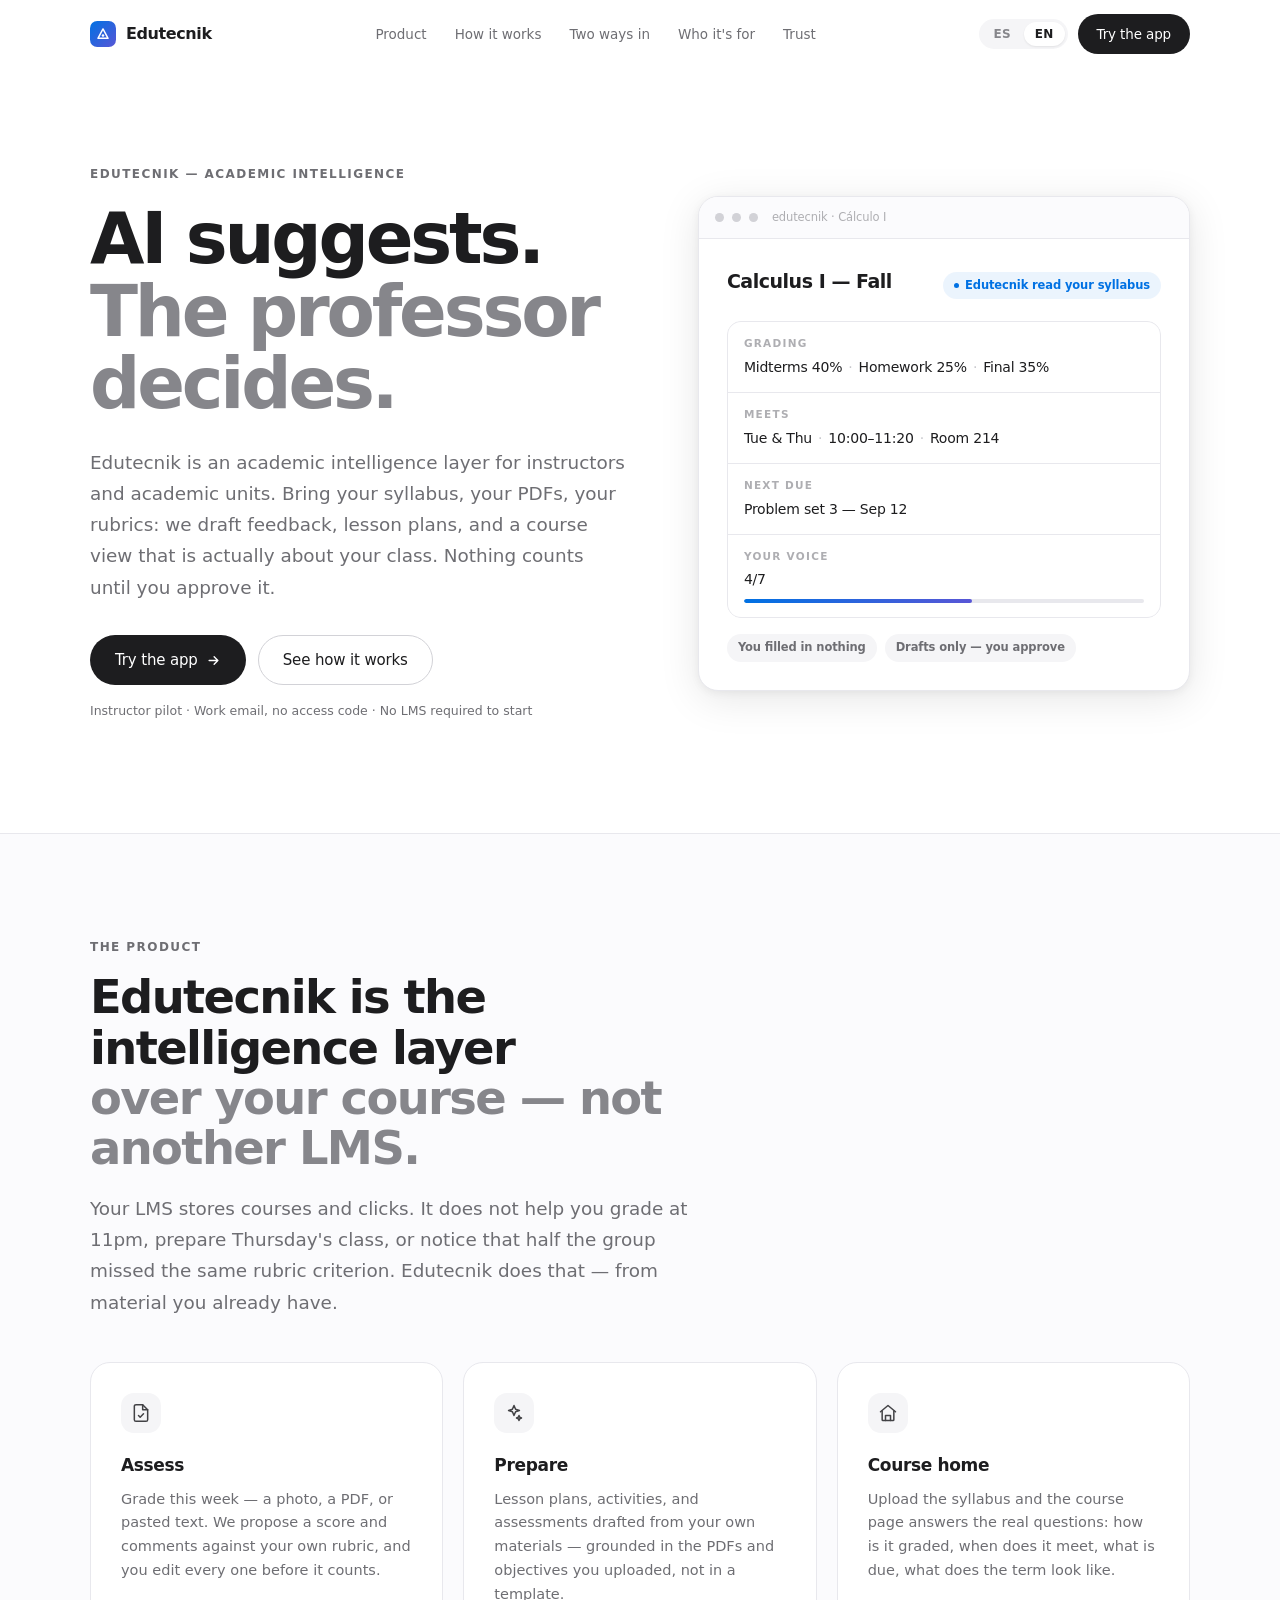
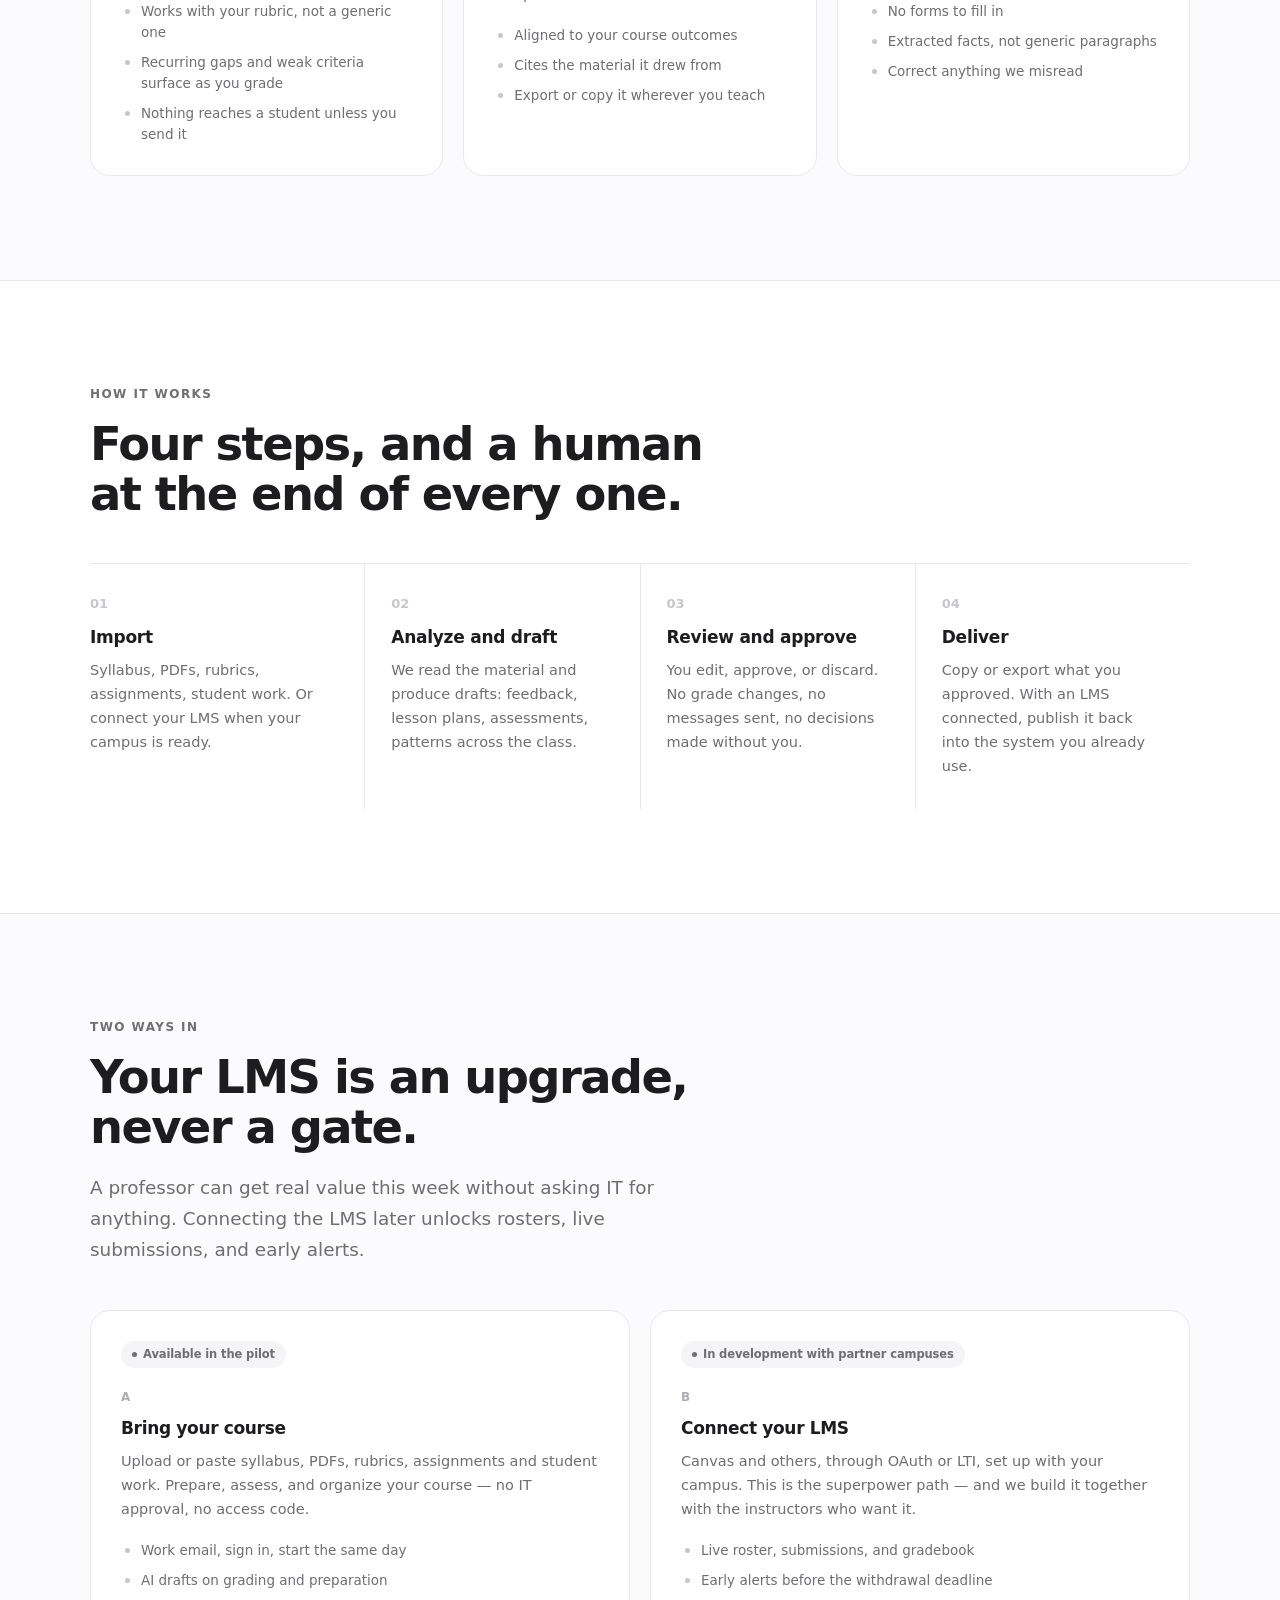
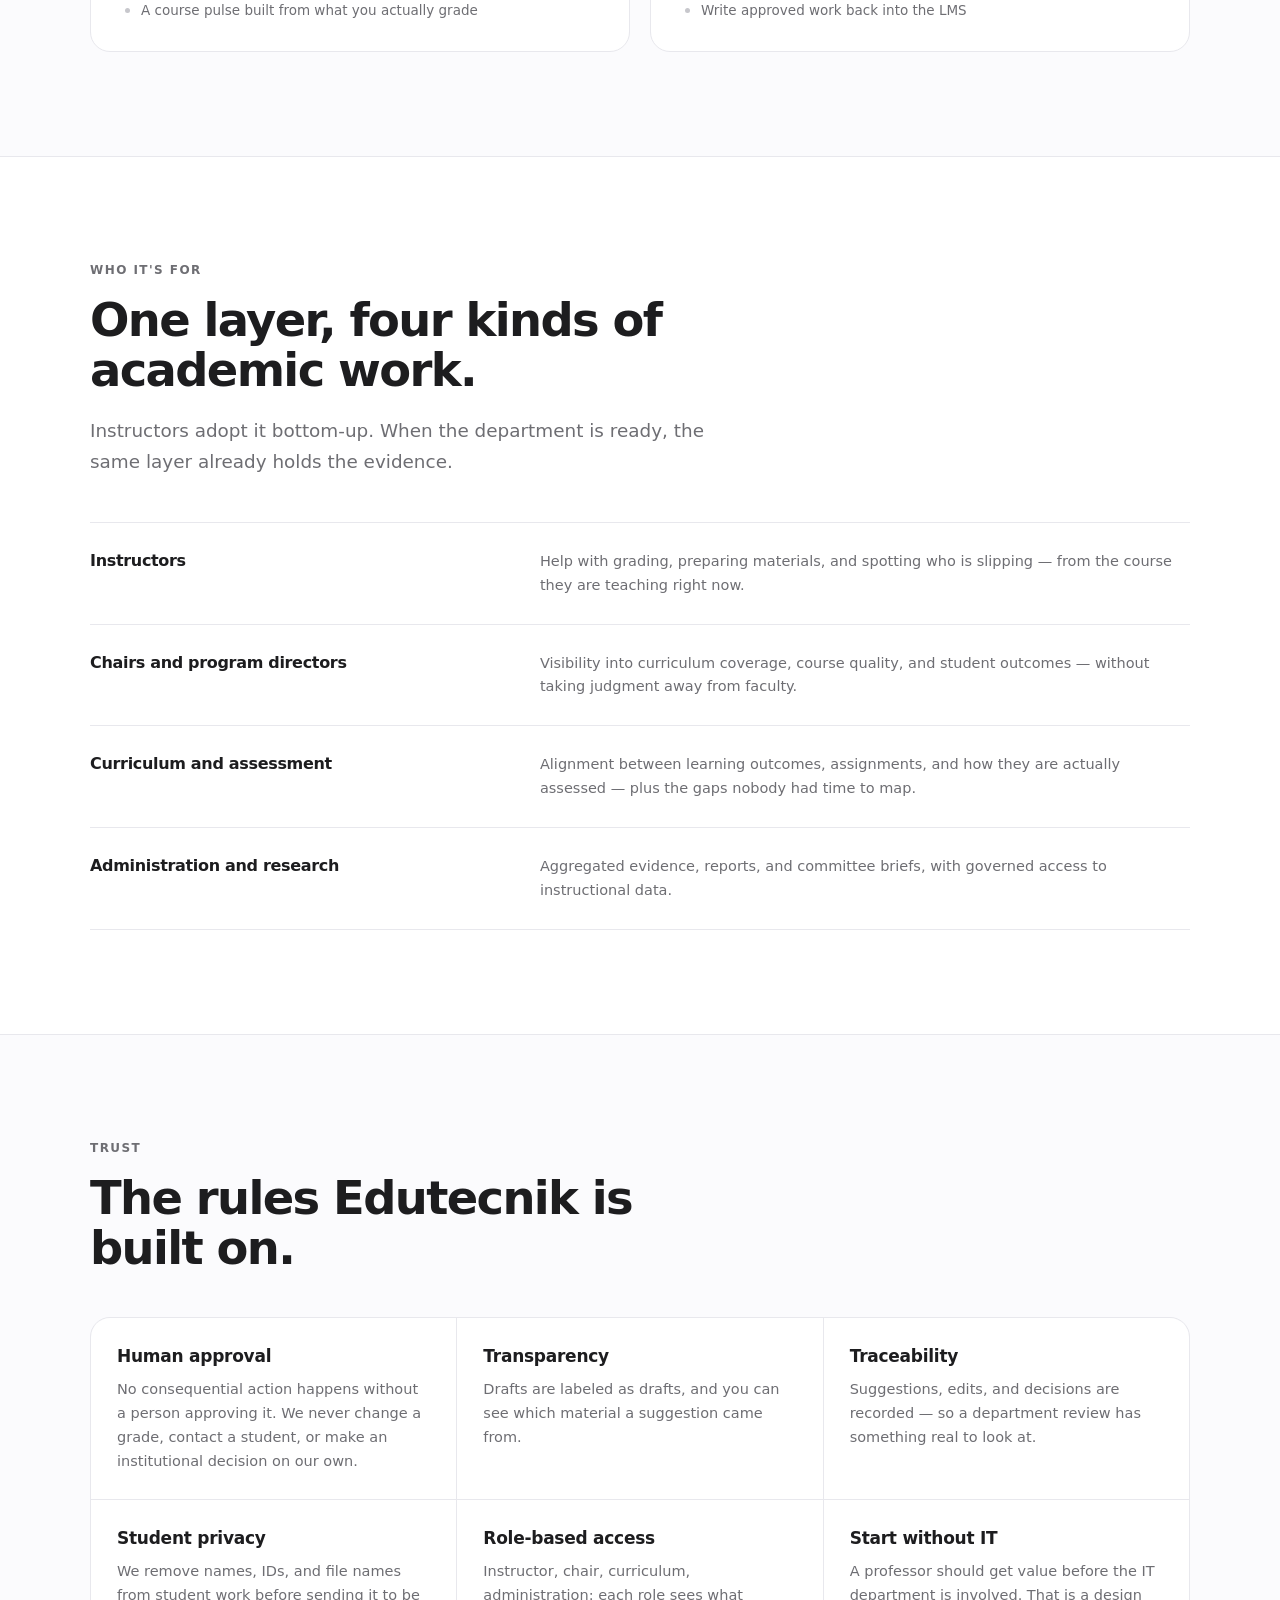
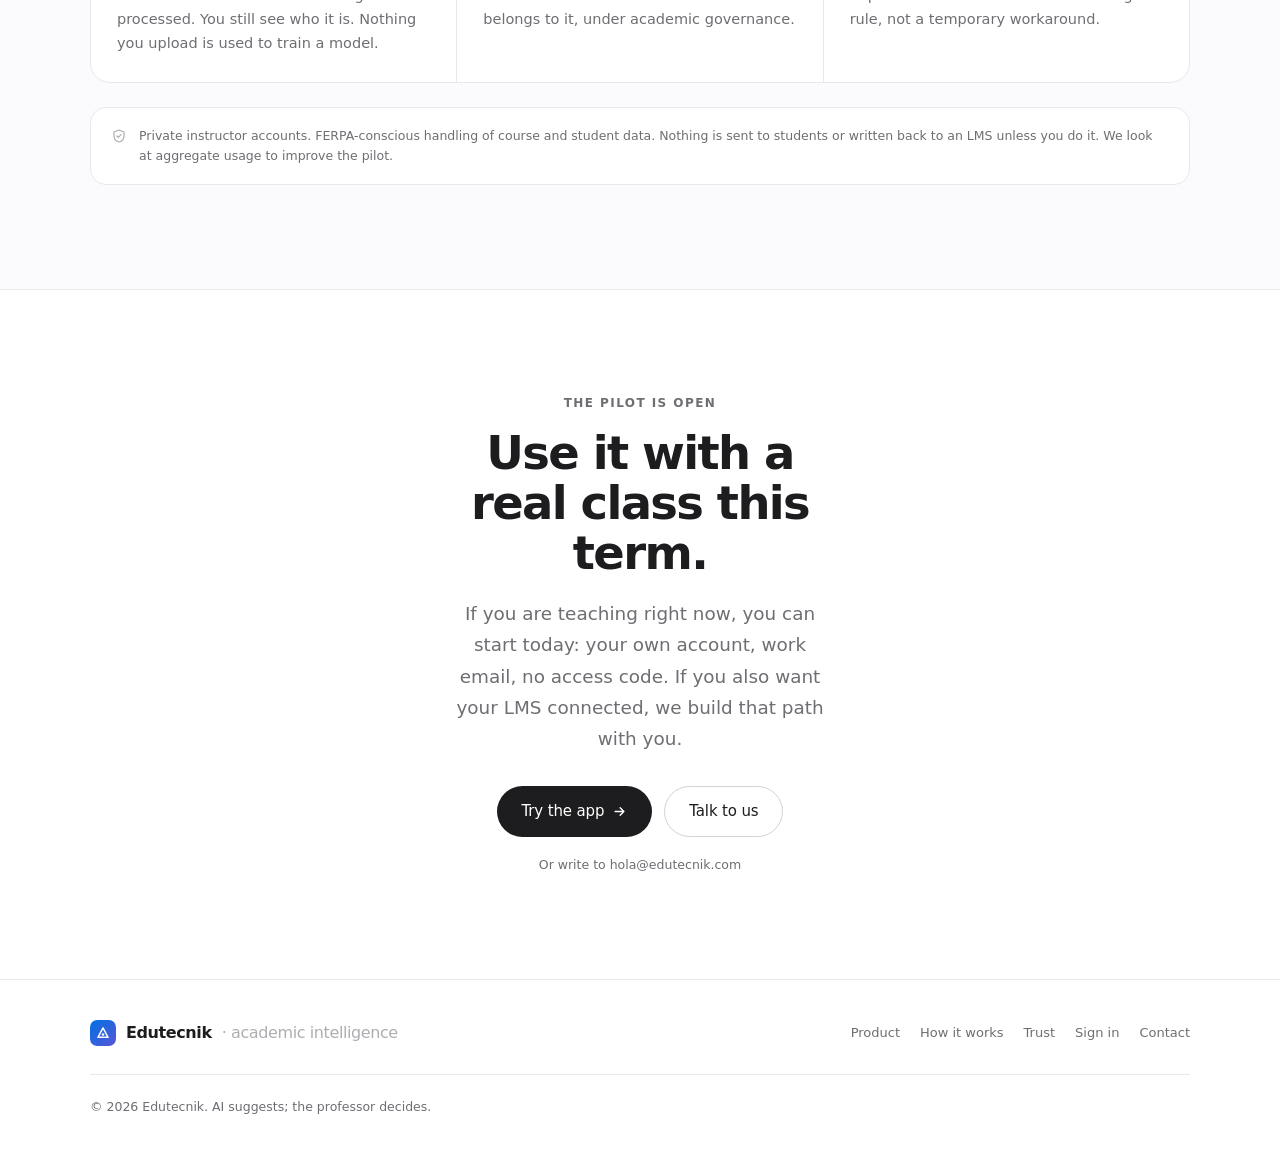
==== index.html @ ca4333ad "Sitio público de Edutecnik — bilingual landing with Atlas product overview - Bilingual ES/EN with to" ====
<!doctype html>
<html lang="es">
  <head>
    <meta charset="utf-8" />
    <meta name="viewport" content="width=device-width, initial-scale=1, viewport-fit=cover" />
    <title>Edutecnik — Inteligencia académica para profesores</title>
    <meta
      name="description"
      content="Edutecnik es una capa de inteligencia académica para profesores y unidades académicas. Sube tu programa y tus materiales; nosotros redactamos, tú apruebas."
      data-en="Edutecnik is an academic intelligence layer for instructors and academic units. Upload your syllabus and materials; we draft, you approve."
    />
    <meta name="theme-color" content="#ffffff" />
    <meta name="color-scheme" content="light" />
    <link rel="canonical" href="https://edutecnik.com/" />
    <link rel="icon" type="image/svg+xml" href="/favicon.svg" />
    <link rel="apple-touch-icon" href="/apple-touch-icon.png" />

    <meta property="og:type" content="website" />
    <meta property="og:site_name" content="Edutecnik" />
    <meta property="og:url" content="https://edutecnik.com/" />
    <meta
      property="og:title"
      content="Edutecnik — Inteligencia académica para profesores"
      data-en="Edutecnik — Academic intelligence for instructors"
    />
    <meta
      property="og:description"
      content="La IA sugiere. El profesor decide. Edutecnik trabaja desde tu programa y tus materiales — sin necesidad de un LMS para empezar."
      data-en="AI suggests. The professor decides. Edutecnik works from your syllabus and your materials — no LMS required to start."
    />
    <meta property="og:image" content="https://edutecnik.com/og-image.png" />
    <meta name="twitter:card" content="summary_large_image" />

    <script>
      document.documentElement.className += ' js';
    </script>
    <link rel="stylesheet" href="/styles.css" />
  </head>

  <body>
    <a class="skip-link" href="#main" data-en="Skip to content">Saltar al contenido</a>

    <header class="header" id="header">
      <div class="wrap header__inner">
        <a class="brand" href="#top" aria-label="Edutecnik">
          <svg class="brand__mark" viewBox="0 0 36 36" aria-hidden="true">
            <defs>
              <linearGradient id="brandGrad" x1="0%" y1="0%" x2="100%" y2="100%">
                <stop offset="0%" stop-color="#0071E3" />
                <stop offset="100%" stop-color="#5856D6" />
              </linearGradient>
            </defs>
            <rect width="36" height="36" rx="10" fill="url(#brandGrad)" />
            <path
              d="M11 24 L18 11 L25 24 Z"
              fill="none"
              stroke="#fff"
              stroke-width="2"
              stroke-linejoin="round"
              stroke-linecap="round"
            />
            <circle cx="18" cy="20" r="1.75" fill="#fff" />
          </svg>
          <span>Edutecnik</span>
        </a>

        <nav class="nav" aria-label="Principal">
          <a href="#producto" data-en="Product">Producto</a>
          <a href="#como-funciona" data-en="How it works">Cómo funciona</a>
          <a href="#entrar" data-en="Two ways in">Cómo empezar</a>
          <a href="#para-quien" data-en="Who it's for">Para quién</a>
          <a href="#confianza" data-en="Trust">Confianza</a>
        </nav>

        <div class="header__actions">
          <div class="lang" role="group" aria-label="Idioma / Language">
            <button type="button" data-lang="es" aria-pressed="true">ES</button>
            <button type="button" data-lang="en" aria-pressed="false">EN</button>
          </div>
          <a
            class="btn btn--primary btn--sm"
            href="https://edutecnik.vercel.app"
            data-en="Try the app"
            >Probar la app</a
          >
        </div>
      </div>
    </header>

    <main id="main">
      <!-- HERO -->
      <section class="hero" id="top">
        <div class="wrap hero__grid">
          <div>
            <p class="eyebrow" data-en="Edutecnik — academic intelligence">
              Edutecnik — inteligencia académica
            </p>

            <h1
              class="display hero__title"
              data-en-html="AI suggests.<br /><span class=&quot;muted&quot;>The professor decides.</span>"
            >
              La IA sugiere.<br /><span class="muted">El profesor decide.</span>
            </h1>

            <p
              class="lead hero__lead"
              data-en="Edutecnik is an academic intelligence layer for instructors and academic units. Bring your syllabus, your PDFs, your rubrics: we draft feedback, lesson plans, and a course view that is actually about your class. Nothing counts until you approve it."
            >
              Edutecnik es una capa de inteligencia académica para profesores y unidades
              académicas. Trae tu programa, tus PDFs, tus rúbricas: redactamos
              retroalimentación, planes de clase y una vista real de tu curso. Nada cuenta hasta que
              tú lo apruebas.
            </p>

            <div class="cta-row hero__ctas">
              <a class="btn btn--primary" href="https://edutecnik.vercel.app" data-en="Try the app"
                >Probar la app
                <svg
                  class="arrow"
                  width="15"
                  height="15"
                  viewBox="0 0 24 24"
                  fill="none"
                  stroke="currentColor"
                  stroke-width="2.2"
                  stroke-linecap="round"
                  stroke-linejoin="round"
                  aria-hidden="true"
                >
                  <path d="M5 12h14M13 6l6 6-6 6" />
                </svg>
              </a>
              <a class="btn btn--secondary" href="#como-funciona" data-en="See how it works"
                >Ver cómo funciona</a
              >
            </div>

            <p
              class="fine hero__fine"
              data-en="Instructor pilot · Work email, no access code · No LMS required to start"
            >
              Piloto para profesores · Correo institucional, sin código de acceso · No requiere LMS
              para empezar
            </p>
          </div>

          <!-- Vistazo al producto -->
          <div class="glimpse" aria-hidden="true">
            <div class="glimpse__bar">
              <span class="glimpse__dot"></span>
              <span class="glimpse__dot"></span>
              <span class="glimpse__dot"></span>
              <span class="glimpse__url">edutecnik · Cálculo I</span>
            </div>
            <div class="glimpse__body">
              <div class="glimpse__head">
                <p class="glimpse__course" data-en="Calculus I — Fall">Cálculo I — Otoño</p>
                <span class="pill pill--accent" data-en="Edutecnik read your syllabus"
                  ><span class="pill__dot"></span>Edutecnik leyó tu programa</span
                >
              </div>

              <div class="glimpse__rows">
                <div class="grow">
                  <p class="grow__label" data-en="Grading">Evaluación</p>
                  <p class="grow__value" data-en-html="Midterms 40%<span class=&quot;sep&quot;>·</span>Homework 25%<span class=&quot;sep&quot;>·</span>Final 35%">
                    Parciales 40%<span class="sep">·</span>Tareas 25%<span class="sep">·</span>Final
                    35%
                  </p>
                </div>
                <div class="grow">
                  <p class="grow__label" data-en="Meets">Sesiones</p>
                  <p class="grow__value" data-en-html="Tue &amp; Thu<span class=&quot;sep&quot;>·</span>10:00–11:20<span class=&quot;sep&quot;>·</span>Room 214">
                    Martes y jueves<span class="sep">·</span>10:00–11:20<span class="sep">·</span>Aula
                    214
                  </p>
                </div>
                <div class="grow">
                  <p class="grow__label" data-en="Next due">Próxima entrega</p>
                  <p class="grow__value" data-en="Problem set 3 — Sep 12">Tarea 3 — 12 de sep</p>
                </div>
                <div class="grow">
                  <p class="grow__label" data-en="Your voice">Tu voz</p>
                  <p class="grow__value">4/7</p>
                  <div class="meter"><span class="meter__fill"></span></div>
                </div>
              </div>

              <div class="glimpse__foot">
                <span class="pill" data-en="You filled in nothing">Tú no llenaste nada</span>
                <span class="pill" data-en="Drafts only — you approve">Solo borradores — tú apruebas</span>
              </div>
            </div>
          </div>
        </div>
      </section>

      <!-- PRODUCTO -->
      <section class="section section--muted" id="producto">
        <div class="wrap">
          <div class="section__head reveal">
            <p class="eyebrow" data-en="The product">El producto</p>
            <h2 class="h2" data-en-html="Edutecnik is the intelligence layer<br /><span class=&quot;muted&quot;>over your course — not another LMS.</span>">
              Edutecnik es la capa de inteligencia<br /><span class="muted"
                >sobre tu curso — no otro LMS.</span
              >
            </h2>
            <p
              class="lead"
              data-en="Your LMS stores courses and clicks. It does not help you grade at 11pm, prepare Thursday's class, or notice that half the group missed the same rubric criterion. Edutecnik does that — from material you already have."
            >
              Tu LMS guarda cursos y clics. No te ayuda a calificar a las once de la noche, ni a
              preparar la clase del jueves, ni a notar que medio grupo falló el mismo criterio de la
              rúbrica. Edutecnik sí — a partir del material que ya tienes.
            </p>
          </div>

          <div class="grid grid--3">
            <article class="card reveal">
              <span class="card__icon">
                <svg width="20" height="20" viewBox="0 0 24 24" fill="none" stroke="currentColor" stroke-width="1.8" stroke-linecap="round" stroke-linejoin="round" aria-hidden="true">
                  <path d="M14 2H6a2 2 0 0 0-2 2v16a2 2 0 0 0 2 2h12a2 2 0 0 0 2-2V8z" />
                  <path d="M14 2v6h6" />
                  <path d="M9 15l2 2 4-4" />
                </svg>
              </span>
              <h3 class="h3" data-en="Assess">Evaluar</h3>
              <p
                class="body"
                data-en="Grade this week — a photo, a PDF, or pasted text. We propose a score and comments against your own rubric, and you edit every one before it counts."
              >
                Califica esta misma semana — una foto, un PDF o texto pegado. Proponemos puntaje y
                comentarios contra tu propia rúbrica, y tú editas cada uno antes de que cuente.
              </p>
              <ul class="card__list">
                <li data-en="Works with your rubric, not a generic one">Usa tu rúbrica, no una genérica</li>
                <li data-en="Recurring gaps and weak criteria surface as you grade">Mientras calificas aparecen los vacíos recurrentes</li>
                <li data-en="Nothing reaches a student unless you send it">Nada llega al estudiante si tú no lo envías</li>
              </ul>
            </article>

            <article class="card reveal">
              <span class="card__icon">
                <svg width="20" height="20" viewBox="0 0 24 24" fill="none" stroke="currentColor" stroke-width="1.8" stroke-linecap="round" stroke-linejoin="round" aria-hidden="true">
                  <path d="M12 3l1.9 4.6L18.5 9l-4.6 1.4L12 15l-1.9-4.6L5.5 9l4.6-1.4z" />
                  <path d="M18 15l.9 2.1L21 18l-2.1.9L18 21l-.9-2.1L15 18l2.1-.9z" />
                </svg>
              </span>
              <h3 class="h3" data-en="Prepare">Preparar</h3>
              <p
                class="body"
                data-en="Lesson plans, activities, and assessments drafted from your own materials — grounded in the PDFs and objectives you uploaded, not in a template."
              >
                Planes de clase, actividades y evaluaciones redactados a partir de tus propios
                materiales — anclados en los PDFs y objetivos que subiste, no en una plantilla.
              </p>
              <ul class="card__list">
                <li data-en="Aligned to your course outcomes">Alineado a los objetivos de tu curso</li>
                <li data-en="Cites the material it drew from">Muestra de qué material salió</li>
                <li data-en="Export or copy it wherever you teach">Expórtalo a donde ya das clase</li>
              </ul>
            </article>

            <article class="card reveal">
              <span class="card__icon">
                <svg width="20" height="20" viewBox="0 0 24 24" fill="none" stroke="currentColor" stroke-width="1.8" stroke-linecap="round" stroke-linejoin="round" aria-hidden="true">
                  <path d="M3 10.5L12 3l9 7.5" />
                  <path d="M5 9.5V20a1 1 0 0 0 1 1h12a1 1 0 0 0 1-1V9.5" />
                  <path d="M9 21v-6h6v6" />
                </svg>
              </span>
              <h3 class="h3" data-en="Course home">Inicio del curso</h3>
              <p
                class="body"
                data-en="Upload the syllabus and the course page answers the real questions: how is it graded, when does it meet, what is due, what does the term look like."
              >
                Sube el programa y la página del curso responde lo que de verdad importa: cómo se
                califica, cuándo se reúne, qué se entrega y cómo se ve el semestre completo.
              </p>
              <ul class="card__list">
                <li data-en="No forms to fill in">Sin formularios que llenar</li>
                <li data-en="Extracted facts, not generic paragraphs">Datos extraídos, no párrafos genéricos</li>
                <li data-en="Correct anything we misread">Corriges cualquier cosa que hayamos leído mal</li>
              </ul>
            </article>
          </div>
        </div>
      </section>

      <!-- CÓMO FUNCIONA -->
      <section class="section" id="como-funciona">
        <div class="wrap">
          <div class="section__head reveal">
            <p class="eyebrow" data-en="How it works">Cómo funciona</p>
            <h2 class="h2" data-en="Four steps, and a human at the end of every one.">
              Cuatro pasos, y una persona al final de cada uno.
            </h2>
          </div>

          <ol class="steps">
            <li class="step reveal">
              <p class="step__n">01</p>
              <h3 class="h3" data-en="Import">Importar</h3>
              <p
                class="body"
                data-en="Syllabus, PDFs, rubrics, assignments, student work. Or connect your LMS when your campus is ready."
              >
                Programa, PDFs, rúbricas, tareas, trabajos de estudiantes. O conecta tu LMS cuando tu
                campus esté listo.
              </p>
            </li>
            <li class="step reveal">
              <p class="step__n">02</p>
              <h3 class="h3" data-en="Analyze and draft">Analizar y redactar</h3>
              <p
                class="body"
                data-en="We read the material and produce drafts: feedback, lesson plans, assessments, patterns across the class."
              >
                Leemos el material y producimos borradores: retroalimentación, planes de clase,
                evaluaciones y patrones del grupo.
              </p>
            </li>
            <li class="step reveal">
              <p class="step__n">03</p>
              <h3 class="h3" data-en="Review and approve">Revisar y aprobar</h3>
              <p
                class="body"
                data-en="You edit, approve, or discard. No grade changes, no messages sent, no decisions made without you."
              >
                Editas, apruebas o descartas. Ninguna calificación cambia, ningún mensaje sale,
                ninguna decisión ocurre sin ti.
              </p>
            </li>
            <li class="step reveal">
              <p class="step__n">04</p>
              <h3 class="h3" data-en="Deliver">Entregar</h3>
              <p
                class="body"
                data-en="Copy or export what you approved. With an LMS connected, publish it back into the system you already use."
              >
                Copia o exporta lo que aprobaste. Con un LMS conectado, se publica de vuelta en el
                sistema que ya usas.
              </p>
            </li>
          </ol>
        </div>
      </section>

      <!-- DOS PUERTAS -->
      <section class="section section--muted" id="entrar">
        <div class="wrap">
          <div class="section__head reveal">
            <p class="eyebrow" data-en="Two ways in">Dos formas de empezar</p>
            <h2 class="h2" data-en="Your LMS is an upgrade, never a gate.">
              El LMS es una mejora, nunca un requisito.
            </h2>
            <p
              class="lead"
              data-en="A professor can get real value this week without asking IT for anything. Connecting the LMS later unlocks rosters, live submissions, and early alerts."
            >
              Un profesor puede obtener valor real esta semana sin pedirle nada a sistemas. Conectar
              el LMS después desbloquea listas, entregas en vivo y alertas tempranas.
            </p>
          </div>

          <div class="grid grid--2">
            <article class="card card--door reveal">
              <span class="pill card__badge" data-en="Available in the pilot"
                ><span class="pill__dot"></span>Disponible en el piloto</span
              >
              <p class="card__doorlabel">A</p>
              <h3 class="h3" data-en="Bring your course">Trae tu curso</h3>
              <p
                class="body"
                data-en="Upload or paste syllabus, PDFs, rubrics, assignments and student work. Prepare, assess, and organize your course — no IT approval, no access code."
              >
                Sube o pega el programa, PDFs, rúbricas, tareas y trabajos. Prepara, evalúa y
                organiza tu curso — sin aprobación de sistemas y sin código de acceso.
              </p>
              <ul class="card__list">
                <li data-en="Work email, sign in, start the same day">Correo institucional, entras y empiezas el mismo día</li>
                <li data-en="AI drafts on grading and preparation">Borradores de IA para calificar y preparar</li>
                <li data-en="A course pulse built from what you actually grade">Un pulso del curso hecho con lo que de verdad calificas</li>
              </ul>
            </article>

            <article class="card card--door reveal">
              <span class="pill card__badge" data-en="In development with partner campuses"
                ><span class="pill__dot"></span>En desarrollo con campus aliados</span
              >
              <p class="card__doorlabel">B</p>
              <h3 class="h3" data-en="Connect your LMS">Conecta tu LMS</h3>
              <p
                class="body"
                data-en="Canvas and others, through OAuth or LTI, set up with your campus. This is the superpower path — and we build it together with the instructors who want it."
              >
                Canvas y otros, vía OAuth o LTI, configurado con tu campus. Es el camino que
                multiplica todo — y lo construimos junto con los profesores que lo quieren.
              </p>
              <ul class="card__list">
                <li data-en="Live roster, submissions, and gradebook">Lista, entregas y libro de calificaciones en vivo</li>
                <li data-en="Early alerts before the withdrawal deadline">Alertas tempranas antes de la fecha de baja</li>
                <li data-en="Write approved work back into the LMS">Publicar de vuelta lo aprobado en el LMS</li>
              </ul>
            </article>
          </div>
        </div>
      </section>

      <!-- PARA QUIÉN -->
      <section class="section" id="para-quien">
        <div class="wrap">
          <div class="section__head reveal">
            <p class="eyebrow" data-en="Who it's for">Para quién</p>
            <h2 class="h2" data-en="One layer, four kinds of academic work.">
              Una sola capa, cuatro tipos de trabajo académico.
            </h2>
            <p
              class="lead"
              data-en="Instructors adopt it bottom-up. When the department is ready, the same layer already holds the evidence."
            >
              Los profesores lo adoptan desde abajo. Cuando el departamento está listo, esa misma
              capa ya tiene la evidencia.
            </p>
          </div>

          <ul class="roles">
            <li class="role reveal">
              <p class="role__name" data-en="Instructors">Profesores</p>
              <p
                class="body"
                data-en="Help with grading, preparing materials, and spotting who is slipping — from the course they are teaching right now."
              >
                Ayuda para calificar, preparar materiales y detectar quién se está quedando atrás —
                a partir del curso que están dando ahora mismo.
              </p>
            </li>
            <li class="role reveal">
              <p class="role__name" data-en="Chairs and program directors">
                Jefes de departamento y coordinadores
              </p>
              <p
                class="body"
                data-en="Visibility into curriculum coverage, course quality, and student outcomes — without taking judgment away from faculty."
              >
                Visibilidad de la cobertura curricular, la calidad de los cursos y los resultados de
                los estudiantes — sin quitarle el criterio al profesorado.
              </p>
            </li>
            <li class="role reveal">
              <p class="role__name" data-en="Curriculum and assessment">Currículo y evaluación</p>
              <p
                class="body"
                data-en="Alignment between learning outcomes, assignments, and how they are actually assessed — plus the gaps nobody had time to map."
              >
                Alineación entre objetivos de aprendizaje, tareas y cómo se evalúan realmente —
                además de los vacíos que nadie tuvo tiempo de mapear.
              </p>
            </li>
            <li class="role reveal">
              <p class="role__name" data-en="Administration and research">
                Administración e investigación
              </p>
              <p
                class="body"
                data-en="Aggregated evidence, reports, and committee briefs, with governed access to instructional data."
              >
                Evidencia agregada, reportes y documentos para comités, con acceso gobernado a los
                datos de enseñanza.
              </p>
            </li>
          </ul>
        </div>
      </section>

      <!-- CONFIANZA -->
      <section class="section section--muted" id="confianza">
        <div class="wrap">
          <div class="section__head reveal">
            <p class="eyebrow" data-en="Trust">Confianza</p>
            <h2 class="h2" data-en="The rules Edutecnik is built on.">
              Las reglas con las que está construido Edutecnik.
            </h2>
          </div>

          <div class="trust reveal">
            <div class="trust__item">
              <h3 class="h3" data-en="Human approval">Aprobación humana</h3>
              <p
                class="body"
                data-en="No consequential action happens without a person approving it. We never change a grade, contact a student, or make an institutional decision on our own."
              >
                Ninguna acción con consecuencias ocurre sin que una persona la apruebe. No cambiamos
                calificaciones, no contactamos estudiantes ni tomamos decisiones institucionales por
                nuestra cuenta.
              </p>
            </div>
            <div class="trust__item">
              <h3 class="h3" data-en="Transparency">Transparencia</h3>
              <p
                class="body"
                data-en="Drafts are labeled as drafts, and you can see which material a suggestion came from."
              >
                Los borradores se marcan como borradores, y siempre puedes ver de qué material salió
                cada sugerencia.
              </p>
            </div>
            <div class="trust__item">
              <h3 class="h3" data-en="Traceability">Trazabilidad</h3>
              <p
                class="body"
                data-en="Suggestions, edits, and decisions are recorded — so a department review has something real to look at."
              >
                Sugerencias, ediciones y decisiones quedan registradas — para que una revisión
                departamental tenga algo real que mirar.
              </p>
            </div>
            <div class="trust__item">
              <h3 class="h3" data-en="Student privacy">Privacidad estudiantil</h3>
              <p
                class="body"
                data-en="We remove names, IDs, and file names from student work before sending it to be processed. You still see who it is. Nothing you upload is used to train a model."
              >
                Quitamos nombres, identificadores y nombres de archivo del trabajo estudiantil
                antes de enviarlo a procesar. Tú sigues viendo de quién es. Nada de lo que subes se
                usa para entrenar un modelo.
              </p>
            </div>
            <div class="trust__item">
              <h3 class="h3" data-en="Role-based access">Acceso por rol</h3>
              <p
                class="body"
                data-en="Instructor, chair, curriculum, administration: each role sees what belongs to it, under academic governance."
              >
                Profesor, jefatura, currículo, administración: cada rol ve lo que le corresponde,
                bajo gobernanza académica.
              </p>
            </div>
            <div class="trust__item">
              <h3 class="h3" data-en="Start without IT">Empieza sin sistemas</h3>
              <p
                class="body"
                data-en="A professor should get value before the IT department is involved. That is a design rule, not a temporary workaround."
              >
                Un profesor debe obtener valor antes de que se involucre el departamento de sistemas.
                Es una regla de diseño, no un parche temporal.
              </p>
            </div>
          </div>

          <div class="notice reveal">
            <svg width="16" height="16" viewBox="0 0 24 24" fill="none" stroke="currentColor" stroke-width="1.8" stroke-linecap="round" stroke-linejoin="round" aria-hidden="true">
              <path d="M12 3l7.5 3v5.5c0 4.6-3.1 8.4-7.5 9.5-4.4-1.1-7.5-4.9-7.5-9.5V6z" />
              <path d="M9 12l2 2 4-4" />
            </svg>
            <p
              class="fine"
              data-en="Private instructor accounts. FERPA-conscious handling of course and student data. Nothing is sent to students or written back to an LMS unless you do it. We look at aggregate usage to improve the pilot."
            >
              Cuentas privadas de profesor. Manejo de datos de curso y estudiantes con conciencia
              FERPA. Nada se envía a estudiantes ni se escribe de vuelta en un LMS a menos que tú lo
              hagas. Revisamos uso agregado para mejorar el piloto.
            </p>
          </div>
        </div>
      </section>

      <!-- CIERRE -->
      <section class="section" id="contacto">
        <div class="wrap closer reveal">
          <p class="eyebrow" data-en="The pilot is open">El piloto está abierto</p>
          <h2 class="h2" style="margin-top: 16px" data-en="Use it with a real class this term.">
            Úsalo con un curso real este semestre.
          </h2>
          <p
            class="lead"
            data-en="If you are teaching right now, you can start today: your own account, work email, no access code. If you also want your LMS connected, we build that path with you."
          >
            Si estás dando clase ahora mismo, puedes empezar hoy: tu propia cuenta, correo
            institucional, sin código de acceso. Y si además quieres conectar tu LMS, construimos ese
            camino contigo.
          </p>
          <div class="cta-row">
            <a class="btn btn--primary" href="https://edutecnik.vercel.app" data-en="Try the app"
              >Probar la app
              <svg class="arrow" width="15" height="15" viewBox="0 0 24 24" fill="none" stroke="currentColor" stroke-width="2.2" stroke-linecap="round" stroke-linejoin="round" aria-hidden="true">
                <path d="M5 12h14M13 6l6 6-6 6" />
              </svg>
            </a>
            <a
              class="btn btn--secondary"
              href="mailto:hola@edutecnik.com?subject=Edutecnik%20%E2%80%94%20piloto"
              data-en="Talk to us"
              data-en-href="mailto:hola@edutecnik.com?subject=Edutecnik%20%E2%80%94%20pilot"
              >Escríbenos</a
            >
          </div>
          <p class="fine" data-en="Or write to hola@edutecnik.com">
            O escribe a hola@edutecnik.com
          </p>
        </div>
      </section>
    </main>

    <footer class="footer">
      <div class="wrap">
        <div class="footer__inner">
          <a class="brand" href="#top" aria-label="Edutecnik">
            <svg class="brand__mark" viewBox="0 0 36 36" aria-hidden="true">
                <rect width="36" height="36" rx="10" fill="url(#brandGrad)" />
              <path d="M11 24 L18 11 L25 24 Z" fill="none" stroke="#fff" stroke-width="2" stroke-linejoin="round" stroke-linecap="round" />
              <circle cx="18" cy="20" r="1.75" fill="#fff" />
            </svg>
            <span>Edutecnik</span>
            <span class="brand__sub" data-en="· academic intelligence">· inteligencia académica</span>
          </a>
          <nav class="footer__links" aria-label="Pie de página">
            <a href="#producto" data-en="Product">Producto</a>
            <a href="#como-funciona" data-en="How it works">Cómo funciona</a>
            <a href="#confianza" data-en="Trust">Confianza</a>
            <a href="https://edutecnik.vercel.app" data-en="Sign in">Entrar</a>
            <a href="mailto:hola@edutecnik.com" data-en="Contact">Contacto</a>
          </nav>
        </div>
        <div class="footer__legal">
          <p class="fine" data-en="© 2026 Edutecnik. AI suggests; the professor decides.">
            © 2026 Edutecnik. La IA sugiere; el profesor decide.
          </p>
        </div>
      </div>
    </footer>

    <script src="/main.js" defer></script>
  </body>
</html>
---- styles.css ----
/* Edutecnik — sitio público. Tokens alineados con la app (ink scale, pill buttons, hairlines). */

:root {
  color-scheme: light;

  --ink-900: #1d1d1f;
  --ink-700: #424245;
  --ink-600: #6e6e73;
  --ink-500: #86868b;
  --ink-400: #aeaeb2;
  --ink-300: #c7c7cc;
  --ink-200: #d2d2d7;
  --ink-100: #e8e8ed;
  --ink-50: #f5f5f7;

  --surface: #ffffff;
  --surface-muted: #fbfbfd;
  --hairline: rgba(0, 0, 0, 0.08);

  --brand: #0071e3;
  --ai: #5856d6;

  --maxw: 1180px;
  --gutter: 24px;

  --shadow-card: 0 1px 2px rgba(0, 0, 0, 0.04), 0 4px 16px rgba(0, 0, 0, 0.04);
  --shadow-pop: 0 8px 40px rgba(0, 0, 0, 0.1), 0 2px 8px rgba(0, 0, 0, 0.05);

  --ease: cubic-bezier(0.16, 1, 0.3, 1);

  font-family: -apple-system, BlinkMacSystemFont, 'SF Pro Display', 'SF Pro Text', system-ui,
    'Segoe UI', Roboto, 'Helvetica Neue', Arial, sans-serif;
}

@media (min-width: 640px) {
  :root {
    --gutter: 40px;
  }
}

*,
*::before,
*::after {
  box-sizing: border-box;
}

html {
  -webkit-font-smoothing: antialiased;
  -moz-osx-font-smoothing: grayscale;
  text-rendering: optimizeLegibility;
  scroll-behavior: smooth;
  scroll-padding-top: 88px;
}

body {
  margin: 0;
  background: var(--surface);
  color: var(--ink-900);
  font-feature-settings: 'kern' 1, 'liga' 1;
  line-height: 1.5;
}

h1,
h2,
h3,
h4,
p,
figure,
blockquote,
ul,
ol {
  margin: 0;
}

ul,
ol {
  padding: 0;
  list-style: none;
}

img,
svg {
  max-width: 100%;
  display: block;
}

a {
  color: inherit;
  text-decoration: none;
}

:focus-visible {
  outline: none;
  box-shadow: 0 0 0 2px var(--surface), 0 0 0 4px rgba(0, 0, 0, 0.25);
  border-radius: 8px;
}

::selection {
  background: var(--ink-900);
  color: #fff;
}

/* ---------- Layout ---------- */

.wrap {
  width: 100%;
  max-width: var(--maxw);
  margin-inline: auto;
  padding-inline: var(--gutter);
}

.section {
  padding-block: 72px;
  border-top: 1px solid var(--ink-100);
}

@media (min-width: 768px) {
  .section {
    padding-block: 104px;
  }
}

.section--muted {
  background: var(--surface-muted);
}

.section--plain {
  border-top: 0;
}

.skip-link {
  position: absolute;
  left: -9999px;
  top: 8px;
  z-index: 100;
  background: var(--ink-900);
  color: #fff;
  padding: 10px 16px;
  border-radius: 999px;
  font-size: 13px;
}

.skip-link:focus {
  left: 16px;
}

/* ---------- Typography ---------- */

.eyebrow {
  font-size: 12px;
  font-weight: 600;
  letter-spacing: 0.12em;
  text-transform: uppercase;
  color: var(--ink-600);
}

.display {
  font-size: clamp(2.6rem, 7.2vw, 4.4rem);
  font-weight: 600;
  letter-spacing: -0.045em;
  line-height: 1.03;
}

.display .muted,
.h2 .muted {
  color: var(--ink-500);
}

.h2 {
  font-size: clamp(1.9rem, 4.2vw, 2.9rem);
  font-weight: 600;
  letter-spacing: -0.035em;
  line-height: 1.08;
}

.h3 {
  font-size: 17px;
  font-weight: 600;
  letter-spacing: -0.015em;
}

.lead {
  font-size: clamp(1rem, 1.6vw, 1.15rem);
  line-height: 1.7;
  color: var(--ink-600);
}

.body {
  font-size: 14.5px;
  line-height: 1.65;
  color: var(--ink-600);
}

.fine {
  font-size: 12.5px;
  line-height: 1.6;
  color: var(--ink-600);
}

/* ---------- Buttons ---------- */

.btn {
  display: inline-flex;
  align-items: center;
  justify-content: center;
  gap: 8px;
  padding: 13px 24px;
  border-radius: 980px;
  border: 1px solid transparent;
  font-size: 15px;
  font-weight: 500;
  font-family: inherit;
  letter-spacing: -0.01em;
  white-space: nowrap;
  cursor: pointer;
  transition: background-color 0.2s var(--ease), border-color 0.2s var(--ease),
    transform 0.15s var(--ease), color 0.2s var(--ease);
}

.btn:active {
  transform: scale(0.98);
}

.btn--primary {
  background: var(--ink-900);
  color: #fff;
}

.btn--primary:hover {
  background: var(--ink-700);
}

.btn--secondary {
  background: var(--surface);
  border-color: var(--ink-200);
  color: var(--ink-900);
}

.btn--secondary:hover {
  border-color: var(--ink-400);
}

.btn--sm {
  padding: 9px 18px;
  font-size: 13.5px;
}

.btn .arrow {
  transition: transform 0.2s var(--ease);
}

.btn:hover .arrow {
  transform: translateX(2px);
}

.cta-row {
  display: flex;
  flex-wrap: wrap;
  gap: 12px;
}

/* ---------- Header ---------- */

.header {
  position: sticky;
  top: 0;
  z-index: 50;
  background: rgba(255, 255, 255, 0.82);
  backdrop-filter: saturate(180%) blur(20px);
  -webkit-backdrop-filter: saturate(180%) blur(20px);
  border-bottom: 1px solid transparent;
  transition: border-color 0.25s var(--ease);
}

.header[data-scrolled='true'] {
  border-bottom-color: var(--ink-100);
}

.header__inner {
  display: flex;
  align-items: center;
  justify-content: space-between;
  gap: 16px;
  height: 68px;
}

.brand {
  display: inline-flex;
  align-items: center;
  gap: 10px;
  font-size: 16px;
  font-weight: 600;
  letter-spacing: -0.025em;
}

.brand__mark {
  width: 26px;
  height: 26px;
  flex: none;
}

.brand__sub {
  color: var(--ink-400);
  font-weight: 500;
}

.nav {
  display: none;
  align-items: center;
  gap: 28px;
}

@media (min-width: 940px) {
  .nav {
    display: flex;
  }
}

.nav a {
  font-size: 13.5px;
  color: var(--ink-600);
  transition: color 0.15s var(--ease);
}

.nav a:hover {
  color: var(--ink-900);
}

.header__actions {
  display: flex;
  align-items: center;
  gap: 10px;
  flex: none;
}

.header .brand {
  min-width: 0;
}

.header__actions > * {
  flex: none;
}

.header .btn--primary {
  display: none;
}

/* El CTA vuelve en cuanto cabe junto a la marca y el selector de idioma. */
@media (min-width: 360px) {
  .header .btn--primary {
    display: inline-flex;
  }
}

@media (max-width: 639px) {
  .header__inner {
    gap: 10px;
  }
  .header__actions {
    gap: 8px;
  }
  .header .btn--sm {
    padding: 8px 13px;
    font-size: 13px;
  }
  .lang button {
    padding: 5px 9px;
  }
}

/* Language toggle — segmented control */

.lang {
  display: inline-flex;
  align-items: center;
  gap: 2px;
  padding: 3px;
  border-radius: 980px;
  background: var(--ink-50);
}

.lang button {
  appearance: none;
  border: 0;
  background: transparent;
  font-family: inherit;
  font-size: 12px;
  font-weight: 600;
  letter-spacing: 0.02em;
  color: var(--ink-500);
  padding: 5px 11px;
  border-radius: 980px;
  cursor: pointer;
  transition: background-color 0.2s var(--ease), color 0.2s var(--ease),
    box-shadow 0.2s var(--ease);
}

.lang button[aria-pressed='true'] {
  background: var(--surface);
  color: var(--ink-900);
  box-shadow: 0 1px 2px rgba(0, 0, 0, 0.08);
}

/* ---------- Hero ---------- */

.hero {
  padding-block: 64px 72px;
}

@media (min-width: 768px) {
  .hero {
    padding-block: 96px 112px;
  }
}

.hero__grid {
  display: grid;
  gap: 56px;
  align-items: center;
}

@media (min-width: 1000px) {
  .hero__grid {
    grid-template-columns: minmax(0, 1.05fr) minmax(0, 0.95fr);
    gap: 64px;
  }
}

.hero__title {
  margin-top: 20px;
}

.hero__lead {
  margin-top: 26px;
  max-width: 46ch;
}

.hero__ctas {
  margin-top: 32px;
}

.hero__fine {
  margin-top: 16px;
}

/* ---------- Product glimpse card ---------- */

.glimpse {
  border: 1px solid var(--ink-100);
  border-radius: 20px;
  background: var(--surface);
  box-shadow: var(--shadow-pop);
  overflow: hidden;
}

.glimpse__bar {
  display: flex;
  align-items: center;
  gap: 8px;
  padding: 12px 16px;
  border-bottom: 1px solid var(--ink-100);
  background: var(--surface-muted);
}

.glimpse__dot {
  width: 9px;
  height: 9px;
  border-radius: 999px;
  background: var(--ink-200);
}

.glimpse__url {
  margin-left: 6px;
  font-size: 11.5px;
  color: var(--ink-400);
  letter-spacing: -0.01em;
}

.glimpse__body {
  padding: 24px;
}

@media (min-width: 480px) {
  .glimpse__body {
    padding: 28px;
  }
}

.glimpse__head {
  display: flex;
  align-items: baseline;
  justify-content: space-between;
  gap: 12px;
  flex-wrap: wrap;
}

.glimpse__course {
  font-size: 19px;
  font-weight: 600;
  letter-spacing: -0.025em;
}

.pill {
  display: inline-flex;
  align-items: center;
  gap: 6px;
  padding: 5px 11px;
  border-radius: 980px;
  background: var(--ink-50);
  font-size: 11.5px;
  font-weight: 600;
  color: var(--ink-600);
  letter-spacing: -0.01em;
  white-space: nowrap;
}

.pill--accent {
  background: rgba(0, 113, 227, 0.08);
  color: var(--brand);
}

.pill__dot {
  width: 5px;
  height: 5px;
  border-radius: 999px;
  background: currentColor;
}

.glimpse__rows {
  margin-top: 22px;
  display: grid;
  gap: 1px;
  background: var(--ink-100);
  border: 1px solid var(--ink-100);
  border-radius: 14px;
  overflow: hidden;
}

.grow {
  background: var(--surface);
  padding: 14px 16px;
}

.grow__label {
  font-size: 10.5px;
  font-weight: 600;
  letter-spacing: 0.12em;
  text-transform: uppercase;
  color: var(--ink-400);
}

.grow__value {
  margin-top: 5px;
  font-size: 14px;
  color: var(--ink-900);
  letter-spacing: -0.015em;
}

.grow__value .sep {
  color: var(--ink-300);
  padding-inline: 6px;
}

.meter {
  margin-top: 9px;
  height: 4px;
  border-radius: 999px;
  background: var(--ink-100);
  overflow: hidden;
}

.meter__fill {
  display: block;
  height: 100%;
  width: 57%;
  border-radius: 999px;
  background: linear-gradient(90deg, var(--brand), var(--ai));
}

.glimpse__foot {
  margin-top: 16px;
  display: flex;
  align-items: center;
  gap: 8px;
}

/* ---------- Section headings ---------- */

.section__head {
  max-width: 62ch;
}

.section__head .h2 {
  margin-top: 16px;
}

.section__head .lead {
  margin-top: 20px;
}

/* ---------- Card grids ---------- */

.grid {
  display: grid;
  gap: 20px;
  margin-top: 44px;
}

.grid--3 {
  grid-template-columns: 1fr;
}

@media (min-width: 760px) {
  .grid--3 {
    grid-template-columns: repeat(3, minmax(0, 1fr));
  }
}

.grid--2 {
  grid-template-columns: 1fr;
}

@media (min-width: 820px) {
  .grid--2 {
    grid-template-columns: repeat(2, minmax(0, 1fr));
  }
}

.card {
  background: var(--surface);
  border: 1px solid var(--ink-100);
  border-radius: 20px;
  padding: 26px;
}

@media (min-width: 640px) {
  .card {
    padding: 30px;
  }
}

.card__icon {
  display: inline-flex;
  padding: 10px;
  border-radius: 13px;
  background: var(--ink-50);
  color: var(--ink-700);
  margin-bottom: 20px;
}

.card .h3 {
  letter-spacing: -0.02em;
}

.card .body {
  margin-top: 9px;
}

.card__list {
  margin-top: 18px;
  display: grid;
  gap: 9px;
}

.card__list li {
  position: relative;
  padding-left: 20px;
  font-size: 13.5px;
  line-height: 1.55;
  color: var(--ink-600);
}

.card__list li::before {
  content: '';
  position: absolute;
  left: 4px;
  top: 8px;
  width: 5px;
  height: 5px;
  border-radius: 999px;
  background: var(--ink-300);
}

.card--door {
  display: flex;
  flex-direction: column;
}

.card__badge {
  align-self: flex-start;
  margin-bottom: 20px;
}

.card__doorlabel {
  font-size: 12px;
  font-weight: 600;
  letter-spacing: 0.12em;
  text-transform: uppercase;
  color: var(--ink-400);
  margin-bottom: 10px;
}

/* ---------- Steps ---------- */

.steps {
  display: grid;
  gap: 0;
  margin-top: 44px;
  border-top: 1px solid var(--ink-100);
}

@media (min-width: 900px) {
  .steps {
    grid-template-columns: repeat(4, minmax(0, 1fr));
    gap: 1px;
    background: var(--ink-100);
  }
}

.step {
  background: var(--surface);
  padding: 26px 0;
  border-bottom: 1px solid var(--ink-100);
}

@media (min-width: 900px) {
  .step {
    padding: 30px 26px 30px 0;
    border-bottom: 0;
  }
  .step:not(:first-child) {
    padding-left: 26px;
  }
}

.step__n {
  font-size: 13px;
  font-weight: 600;
  color: var(--ink-300);
  letter-spacing: -0.01em;
}

.step .h3 {
  margin-top: 12px;
}

.step .body {
  margin-top: 8px;
}

/* ---------- Roles ---------- */

.roles {
  margin-top: 44px;
  border-top: 1px solid var(--ink-100);
}

.role {
  display: grid;
  gap: 6px;
  padding: 22px 0;
  border-bottom: 1px solid var(--ink-100);
}

@media (min-width: 760px) {
  .role {
    grid-template-columns: minmax(0, 0.9fr) minmax(0, 1.4fr);
    gap: 32px;
    align-items: baseline;
    padding: 26px 0;
  }
}

.role__name {
  font-size: 16px;
  font-weight: 600;
  letter-spacing: -0.02em;
}

/* ---------- Trust ---------- */

.trust {
  display: grid;
  gap: 1px;
  margin-top: 44px;
  background: var(--ink-100);
  border: 1px solid var(--ink-100);
  border-radius: 20px;
  overflow: hidden;
}

@media (min-width: 700px) {
  .trust {
    grid-template-columns: repeat(2, minmax(0, 1fr));
  }
}

@media (min-width: 1000px) {
  .trust {
    grid-template-columns: repeat(3, minmax(0, 1fr));
  }
}

.trust__item {
  background: var(--surface);
  padding: 26px;
}

.trust__item .body {
  margin-top: 8px;
}

.notice {
  display: flex;
  align-items: flex-start;
  gap: 12px;
  margin-top: 24px;
  padding: 18px 20px;
  border: 1px solid var(--ink-100);
  border-radius: 16px;
  background: var(--surface);
}

.notice svg {
  flex: none;
  margin-top: 2px;
  color: var(--ink-400);
}

/* ---------- Final CTA ---------- */

.closer {
  text-align: center;
  max-width: 44ch;
  margin-inline: auto;
}

.closer .lead {
  margin-top: 20px;
}

.closer .cta-row {
  margin-top: 32px;
  justify-content: center;
}

.closer .fine {
  margin-top: 18px;
}

/* ---------- Footer ---------- */

.footer {
  border-top: 1px solid var(--ink-100);
  padding-block: 40px 48px;
  background: var(--surface);
}

.footer__inner {
  display: flex;
  flex-wrap: wrap;
  gap: 20px 32px;
  align-items: center;
  justify-content: space-between;
}

.footer__links {
  display: flex;
  flex-wrap: wrap;
  gap: 20px;
}

.footer__links a {
  font-size: 13px;
  color: var(--ink-600);
  transition: color 0.15s var(--ease);
}

.footer__links a:hover {
  color: var(--ink-900);
}

.footer__legal {
  margin-top: 28px;
  padding-top: 22px;
  border-top: 1px solid var(--ink-100);
}

/* ---------- Reveal on scroll ---------- */

.js .reveal {
  opacity: 0;
  transform: translateY(14px);
  transition: opacity 0.7s var(--ease), transform 0.7s var(--ease);
}

.js .reveal.is-visible {
  opacity: 1;
  transform: none;
}

@media (prefers-reduced-motion: reduce) {
  html {
    scroll-behavior: auto;
  }
  .js .reveal {
    opacity: 1;
    transform: none;
    transition: none;
  }
  .btn,
  .btn .arrow {
    transition: none;
  }
}
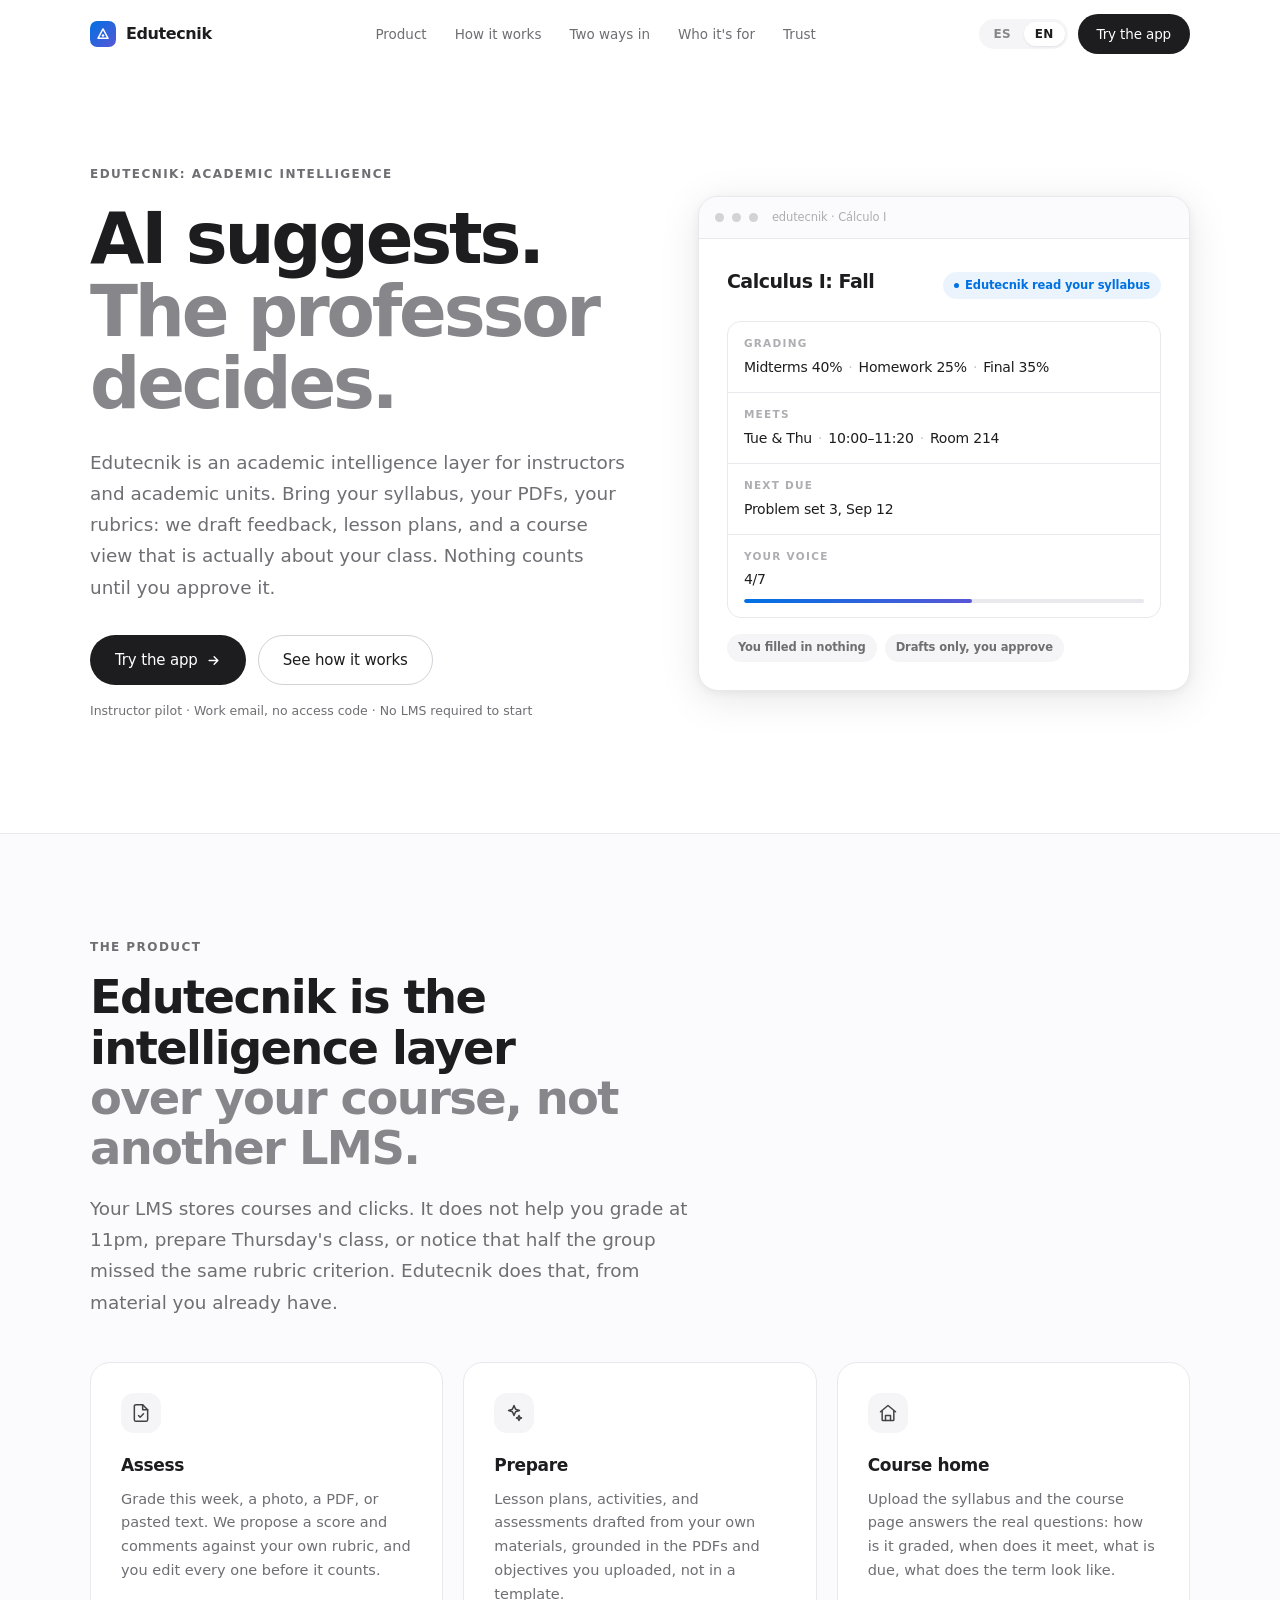
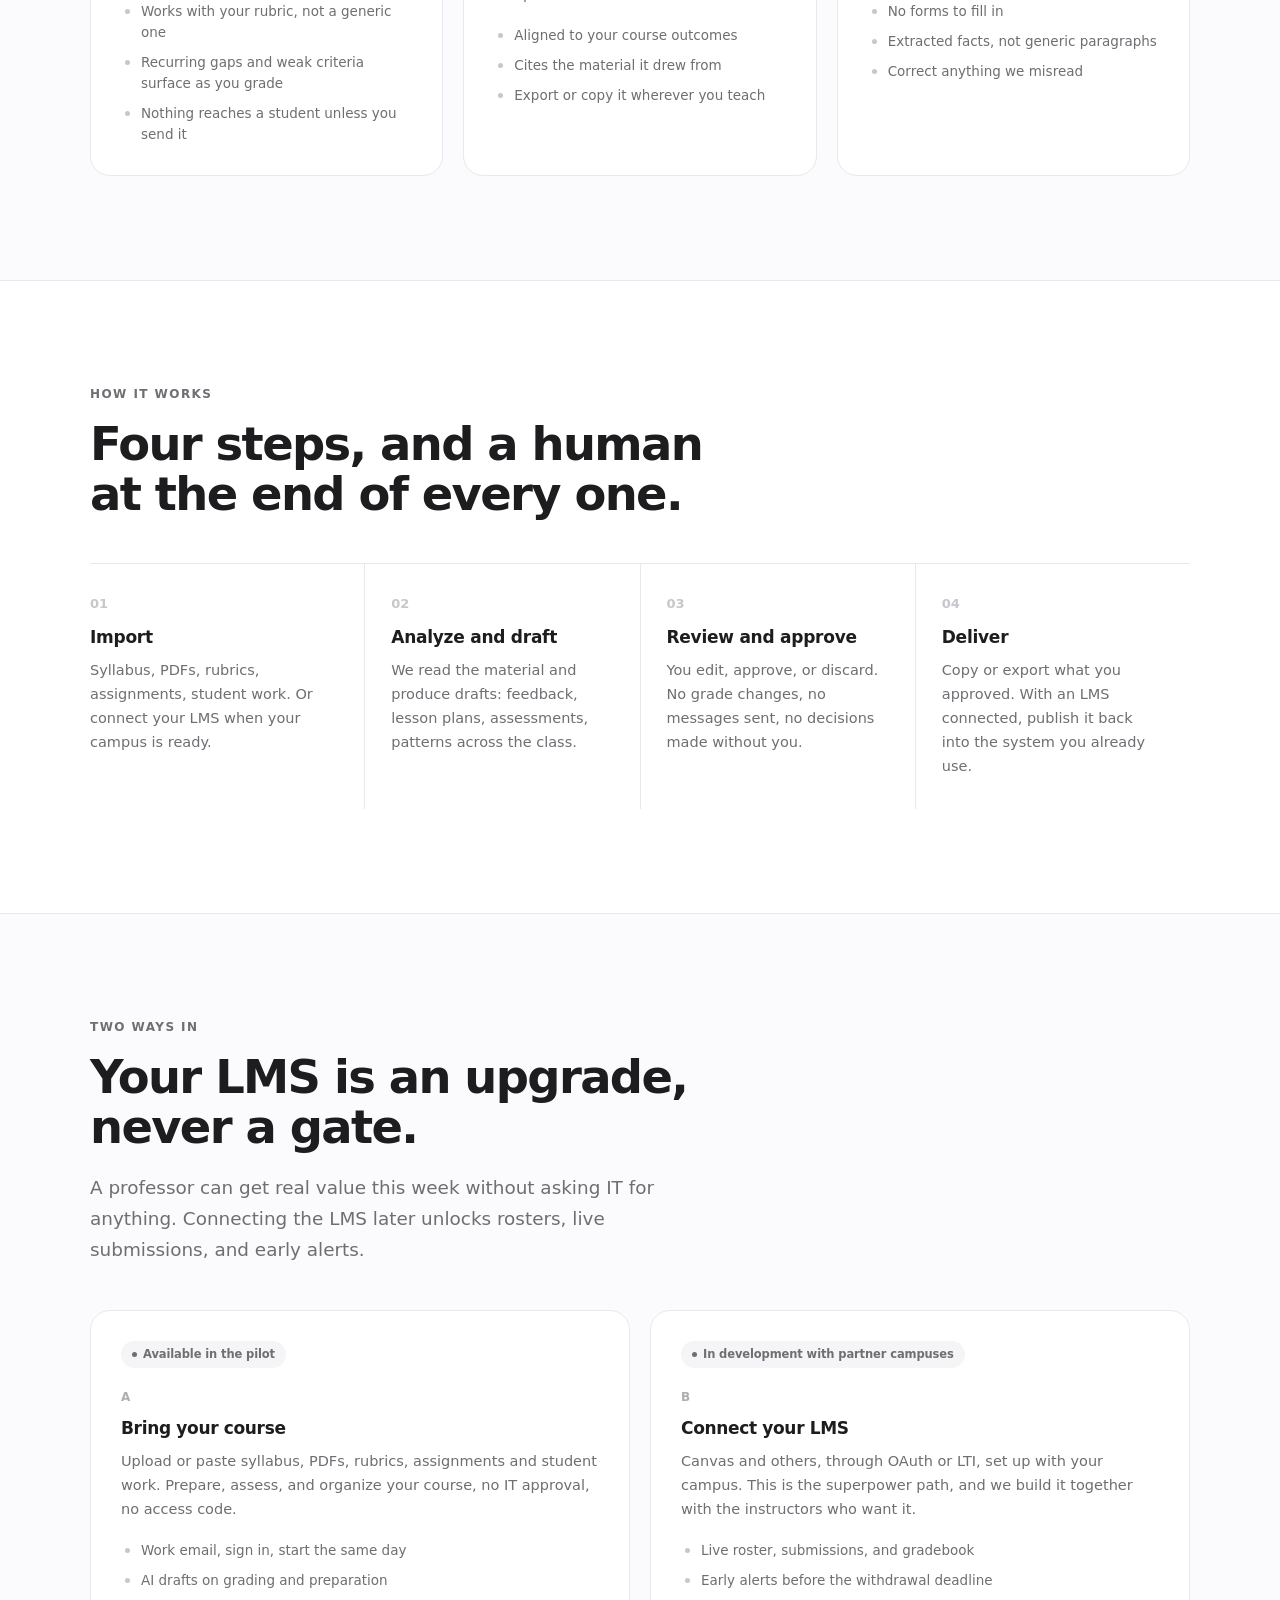
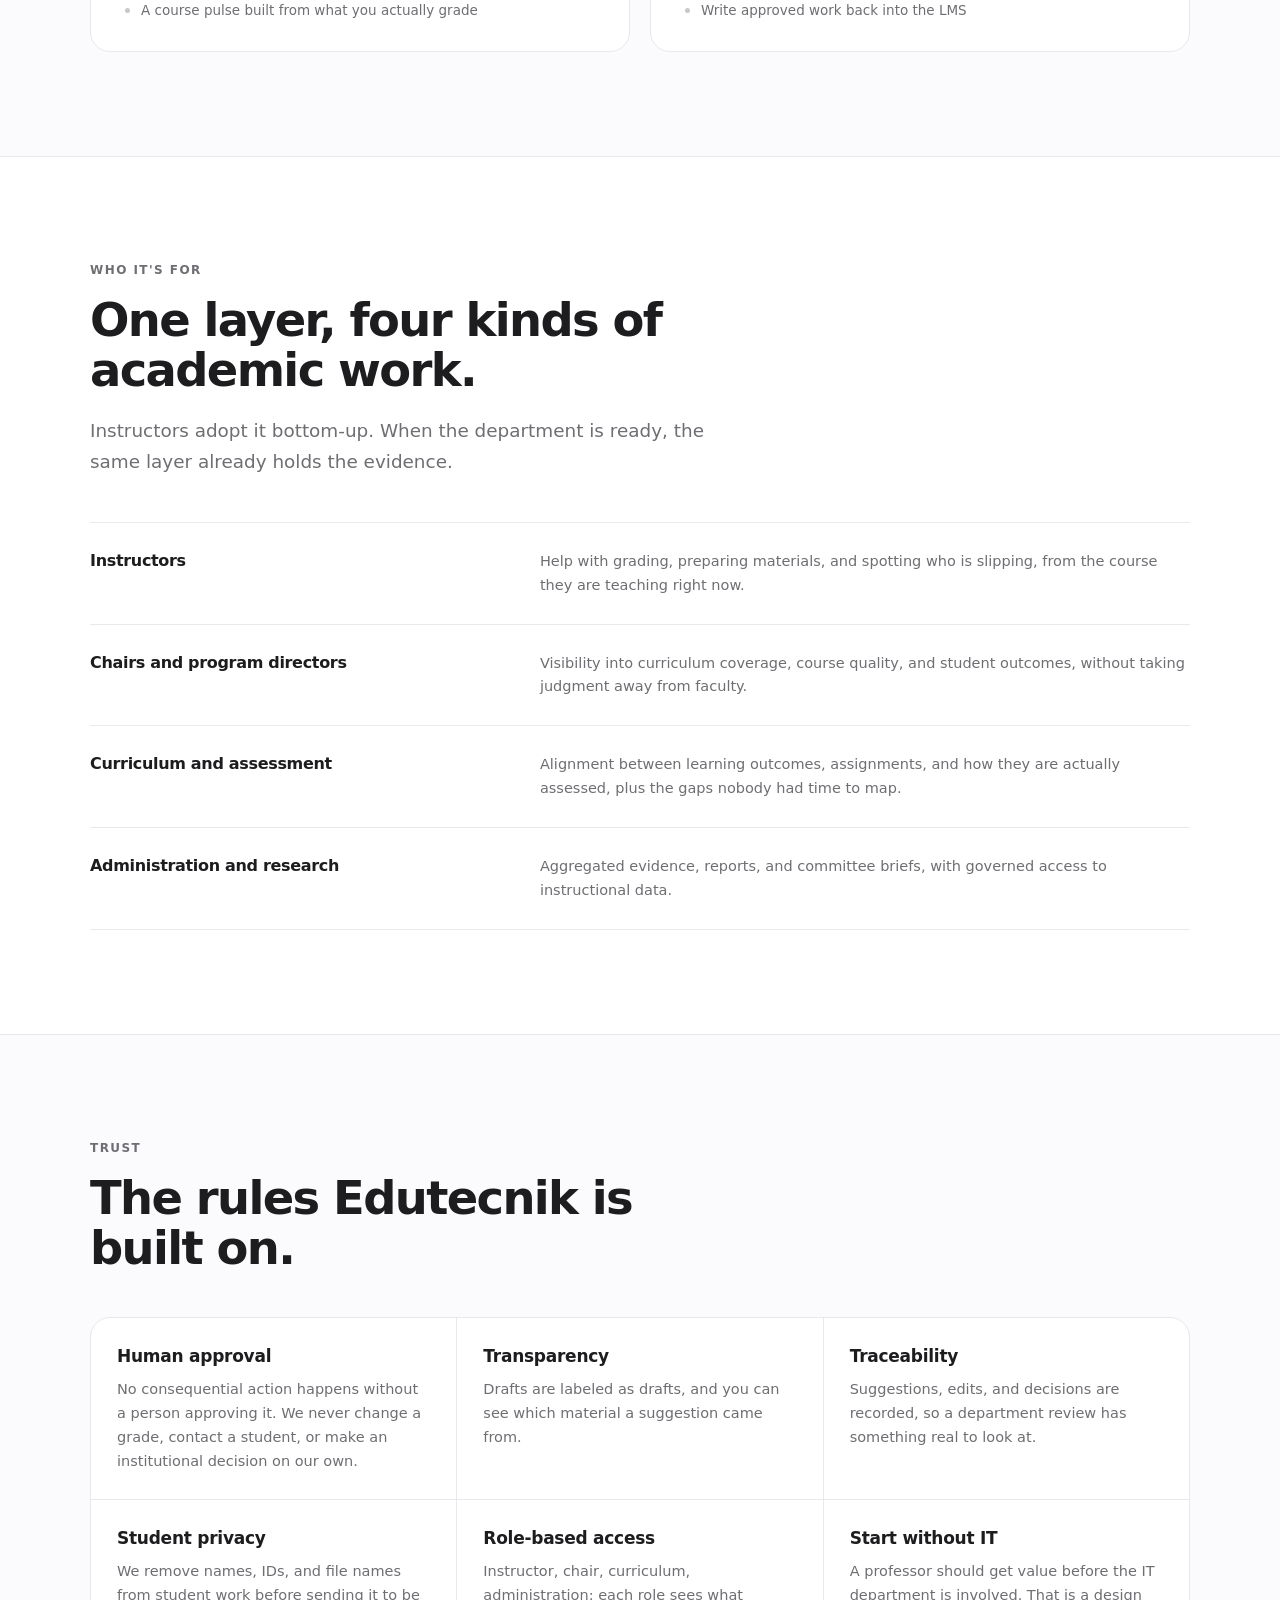
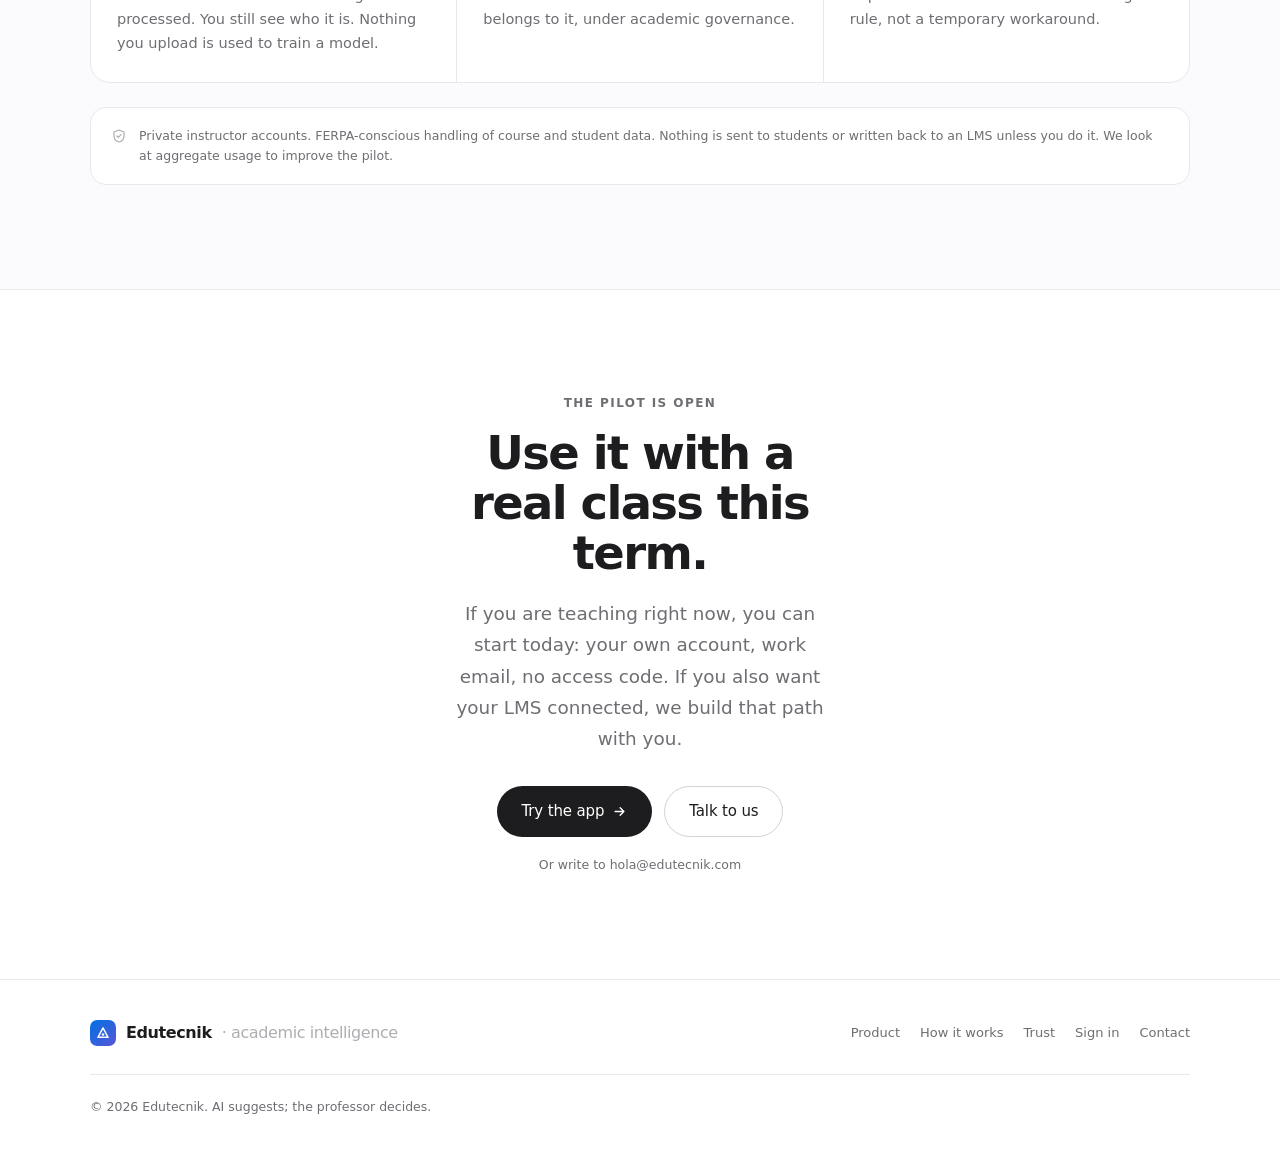
==== commit 6b5ba621: "Remove em dashes from marketing site copy. Replace long dashes in titles and body text with commas, " ====
--- a/index.html
+++ b/index.html
@@ -3,7 +3,7 @@
   <head>
     <meta charset="utf-8" />
     <meta name="viewport" content="width=device-width, initial-scale=1, viewport-fit=cover" />
-    <title>Edutecnik — Inteligencia académica para profesores</title>
+    <title>Edutecnik: Inteligencia académica para profesores</title>
     <meta
       name="description"
       content="Edutecnik es una capa de inteligencia académica para profesores y unidades académicas. Sube tu programa y tus materiales; nosotros redactamos, tú apruebas."
@@ -20,13 +20,13 @@
     <meta property="og:url" content="https://edutecnik.com/" />
     <meta
       property="og:title"
-      content="Edutecnik — Inteligencia académica para profesores"
-      data-en="Edutecnik — Academic intelligence for instructors"
+      content="Edutecnik: Inteligencia académica para profesores"
+      data-en="Edutecnik: Academic intelligence for instructors"
     />
     <meta
       property="og:description"
-      content="La IA sugiere. El profesor decide. Edutecnik trabaja desde tu programa y tus materiales — sin necesidad de un LMS para empezar."
-      data-en="AI suggests. The professor decides. Edutecnik works from your syllabus and your materials — no LMS required to start."
+      content="La IA sugiere. El profesor decide. Edutecnik trabaja desde tu programa y tus materiales, sin necesidad de un LMS para empezar."
+      data-en="AI suggests. The professor decides. Edutecnik works from your syllabus and your materials, no LMS required to start."
     />
     <meta property="og:image" content="https://edutecnik.com/og-image.png" />
     <meta name="twitter:card" content="summary_large_image" />
@@ -92,8 +92,8 @@
       <section class="hero" id="top">
         <div class="wrap hero__grid">
           <div>
-            <p class="eyebrow" data-en="Edutecnik — academic intelligence">
-              Edutecnik — inteligencia académica
+            <p class="eyebrow" data-en="Edutecnik: academic intelligence">
+              Edutecnik, inteligencia académica
             </p>
 
             <h1
@@ -155,7 +155,7 @@
             </div>
             <div class="glimpse__body">
               <div class="glimpse__head">
-                <p class="glimpse__course" data-en="Calculus I — Fall">Cálculo I — Otoño</p>
+                <p class="glimpse__course" data-en="Calculus I: Fall">Cálculo I, Otoño</p>
                 <span class="pill pill--accent" data-en="Edutecnik read your syllabus"
                   ><span class="pill__dot"></span>Edutecnik leyó tu programa</span
                 >
@@ -178,7 +178,7 @@
                 </div>
                 <div class="grow">
                   <p class="grow__label" data-en="Next due">Próxima entrega</p>
-                  <p class="grow__value" data-en="Problem set 3 — Sep 12">Tarea 3 — 12 de sep</p>
+                  <p class="grow__value" data-en="Problem set 3, Sep 12">Tarea 3, 12 de sep</p>
                 </div>
                 <div class="grow">
                   <p class="grow__label" data-en="Your voice">Tu voz</p>
@@ -189,7 +189,7 @@
 
               <div class="glimpse__foot">
                 <span class="pill" data-en="You filled in nothing">Tú no llenaste nada</span>
-                <span class="pill" data-en="Drafts only — you approve">Solo borradores — tú apruebas</span>
+                <span class="pill" data-en="Drafts only, you approve">Solo borradores, tú apruebas</span>
               </div>
             </div>
           </div>
@@ -201,18 +201,18 @@
         <div class="wrap">
           <div class="section__head reveal">
             <p class="eyebrow" data-en="The product">El producto</p>
-            <h2 class="h2" data-en-html="Edutecnik is the intelligence layer<br /><span class=&quot;muted&quot;>over your course — not another LMS.</span>">
+            <h2 class="h2" data-en-html="Edutecnik is the intelligence layer<br /><span class=&quot;muted&quot;>over your course, not another LMS.</span>">
               Edutecnik es la capa de inteligencia<br /><span class="muted"
-                >sobre tu curso — no otro LMS.</span
+                >sobre tu curso, no otro LMS.</span
               >
             </h2>
             <p
               class="lead"
-              data-en="Your LMS stores courses and clicks. It does not help you grade at 11pm, prepare Thursday's class, or notice that half the group missed the same rubric criterion. Edutecnik does that — from material you already have."
+              data-en="Your LMS stores courses and clicks. It does not help you grade at 11pm, prepare Thursday's class, or notice that half the group missed the same rubric criterion. Edutecnik does that, from material you already have."
             >
               Tu LMS guarda cursos y clics. No te ayuda a calificar a las once de la noche, ni a
               preparar la clase del jueves, ni a notar que medio grupo falló el mismo criterio de la
-              rúbrica. Edutecnik sí — a partir del material que ya tienes.
+              rúbrica. Edutecnik sí, a partir del material que ya tienes.
             </p>
           </div>
 
@@ -228,9 +228,9 @@
               <h3 class="h3" data-en="Assess">Evaluar</h3>
               <p
                 class="body"
-                data-en="Grade this week — a photo, a PDF, or pasted text. We propose a score and comments against your own rubric, and you edit every one before it counts."
-              >
-                Califica esta misma semana — una foto, un PDF o texto pegado. Proponemos puntaje y
+                data-en="Grade this week, a photo, a PDF, or pasted text. We propose a score and comments against your own rubric, and you edit every one before it counts."
+              >
+                Califica esta misma semana, una foto, un PDF o texto pegado. Proponemos puntaje y
                 comentarios contra tu propia rúbrica, y tú editas cada uno antes de que cuente.
               </p>
               <ul class="card__list">
@@ -250,10 +250,10 @@
               <h3 class="h3" data-en="Prepare">Preparar</h3>
               <p
                 class="body"
-                data-en="Lesson plans, activities, and assessments drafted from your own materials — grounded in the PDFs and objectives you uploaded, not in a template."
+                data-en="Lesson plans, activities, and assessments drafted from your own materials, grounded in the PDFs and objectives you uploaded, not in a template."
               >
                 Planes de clase, actividades y evaluaciones redactados a partir de tus propios
-                materiales — anclados en los PDFs y objetivos que subiste, no en una plantilla.
+                materiales, anclados en los PDFs y objetivos que subiste, no en una plantilla.
               </p>
               <ul class="card__list">
                 <li data-en="Aligned to your course outcomes">Alineado a los objetivos de tu curso</li>
@@ -373,10 +373,10 @@
               <h3 class="h3" data-en="Bring your course">Trae tu curso</h3>
               <p
                 class="body"
-                data-en="Upload or paste syllabus, PDFs, rubrics, assignments and student work. Prepare, assess, and organize your course — no IT approval, no access code."
+                data-en="Upload or paste syllabus, PDFs, rubrics, assignments and student work. Prepare, assess, and organize your course, no IT approval, no access code."
               >
                 Sube o pega el programa, PDFs, rúbricas, tareas y trabajos. Prepara, evalúa y
-                organiza tu curso — sin aprobación de sistemas y sin código de acceso.
+                organiza tu curso, sin aprobación de sistemas y sin código de acceso.
               </p>
               <ul class="card__list">
                 <li data-en="Work email, sign in, start the same day">Correo institucional, entras y empiezas el mismo día</li>
@@ -393,10 +393,10 @@
               <h3 class="h3" data-en="Connect your LMS">Conecta tu LMS</h3>
               <p
                 class="body"
-                data-en="Canvas and others, through OAuth or LTI, set up with your campus. This is the superpower path — and we build it together with the instructors who want it."
+                data-en="Canvas and others, through OAuth or LTI, set up with your campus. This is the superpower path, and we build it together with the instructors who want it."
               >
                 Canvas y otros, vía OAuth o LTI, configurado con tu campus. Es el camino que
-                multiplica todo — y lo construimos junto con los profesores que lo quieren.
+                multiplica todo, y lo construimos junto con los profesores que lo quieren.
               </p>
               <ul class="card__list">
                 <li data-en="Live roster, submissions, and gradebook">Lista, entregas y libro de calificaciones en vivo</li>
@@ -430,10 +430,9 @@
               <p class="role__name" data-en="Instructors">Profesores</p>
               <p
                 class="body"
-                data-en="Help with grading, preparing materials, and spotting who is slipping — from the course they are teaching right now."
-              >
-                Ayuda para calificar, preparar materiales y detectar quién se está quedando atrás —
-                a partir del curso que están dando ahora mismo.
+                data-en="Help with grading, preparing materials, and spotting who is slipping, from the course they are teaching right now."
+              >
+                Ayuda para calificar, preparar materiales y detectar quién se está quedando atrás, a partir del curso que están dando ahora mismo.
               </p>
             </li>
             <li class="role reveal">
@@ -442,20 +441,19 @@
               </p>
               <p
                 class="body"
-                data-en="Visibility into curriculum coverage, course quality, and student outcomes — without taking judgment away from faculty."
+                data-en="Visibility into curriculum coverage, course quality, and student outcomes, without taking judgment away from faculty."
               >
                 Visibilidad de la cobertura curricular, la calidad de los cursos y los resultados de
-                los estudiantes — sin quitarle el criterio al profesorado.
+                los estudiantes, sin quitarle el criterio al profesorado.
               </p>
             </li>
             <li class="role reveal">
               <p class="role__name" data-en="Curriculum and assessment">Currículo y evaluación</p>
               <p
                 class="body"
-                data-en="Alignment between learning outcomes, assignments, and how they are actually assessed — plus the gaps nobody had time to map."
-              >
-                Alineación entre objetivos de aprendizaje, tareas y cómo se evalúan realmente —
-                además de los vacíos que nadie tuvo tiempo de mapear.
+                data-en="Alignment between learning outcomes, assignments, and how they are actually assessed, plus the gaps nobody had time to map."
+              >
+                Alineación entre objetivos de aprendizaje, tareas y cómo se evalúan realmente, además de los vacíos que nadie tuvo tiempo de mapear.
               </p>
             </li>
             <li class="role reveal">
@@ -510,9 +508,9 @@
               <h3 class="h3" data-en="Traceability">Trazabilidad</h3>
               <p
                 class="body"
-                data-en="Suggestions, edits, and decisions are recorded — so a department review has something real to look at."
-              >
-                Sugerencias, ediciones y decisiones quedan registradas — para que una revisión
+                data-en="Suggestions, edits, and decisions are recorded, so a department review has something real to look at."
+              >
+                Sugerencias, ediciones y decisiones quedan registradas, para que una revisión
                 departamental tenga algo real que mirar.
               </p>
             </div>
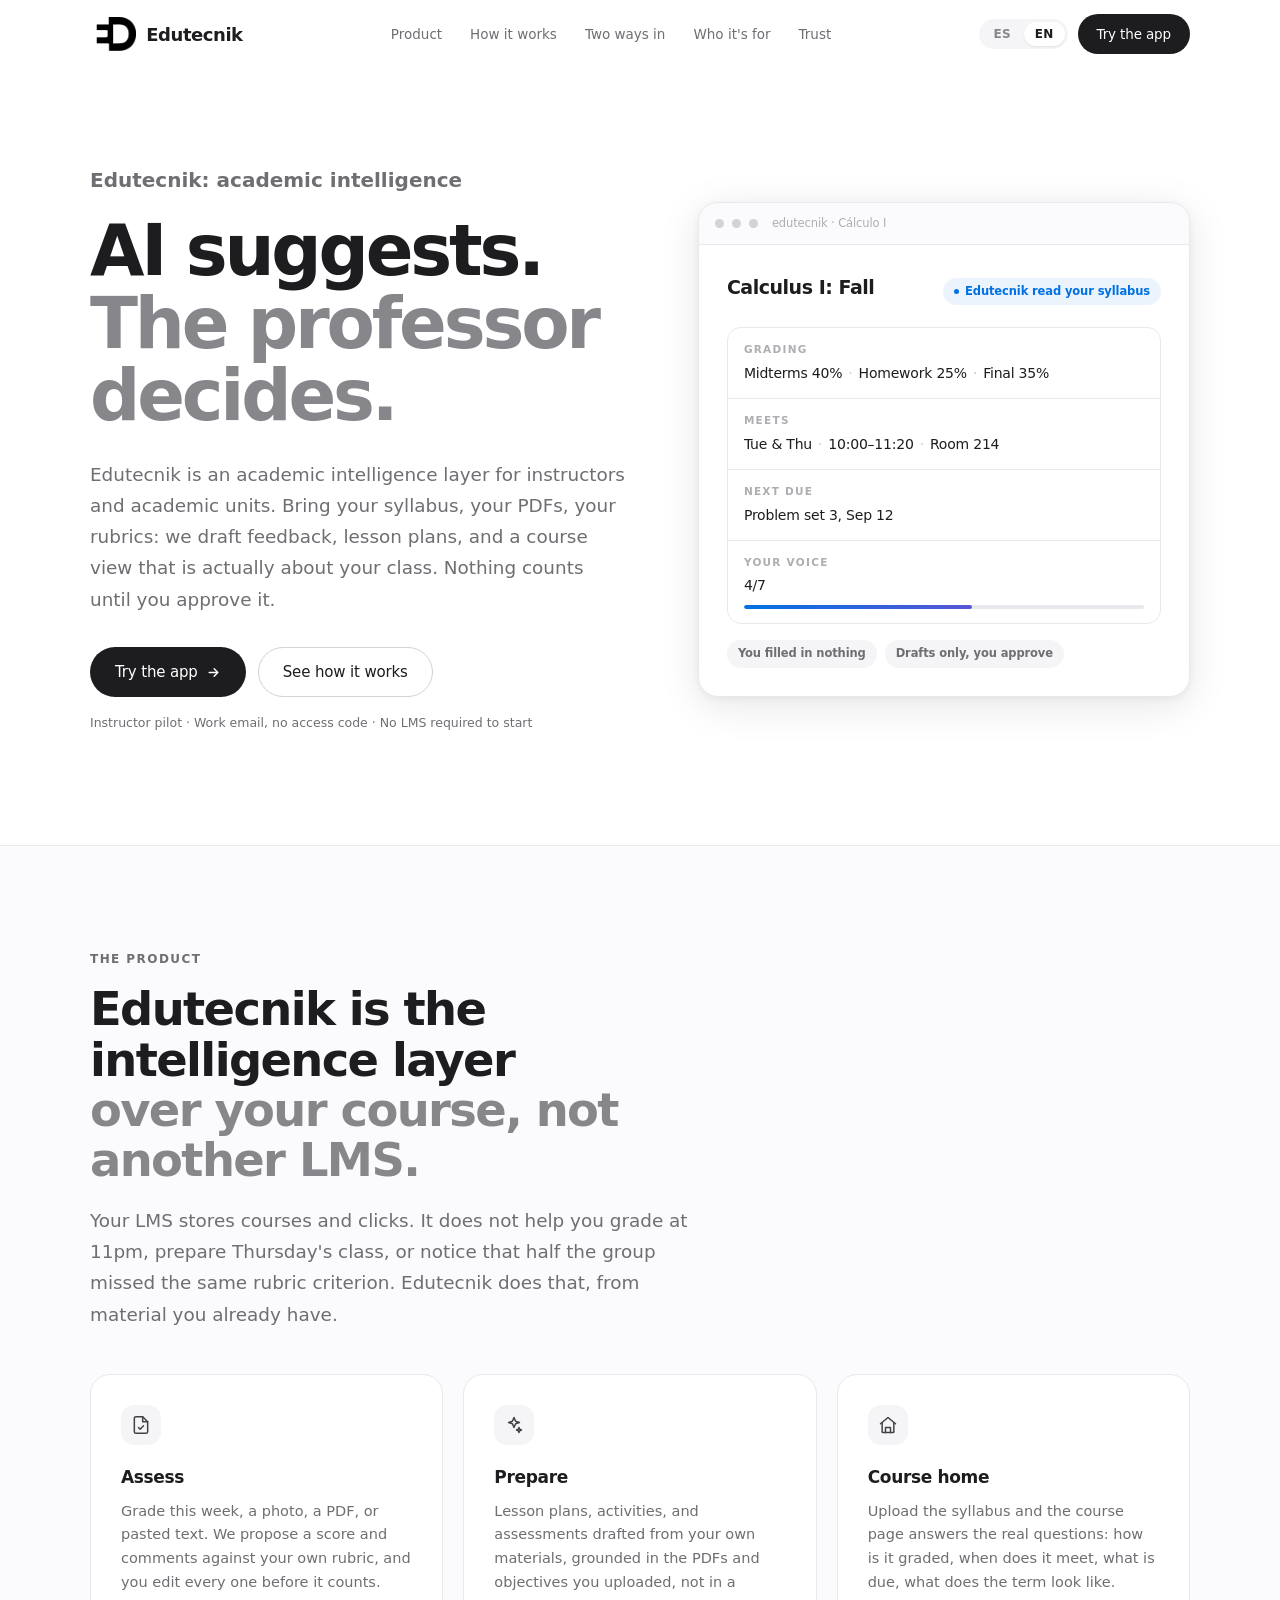
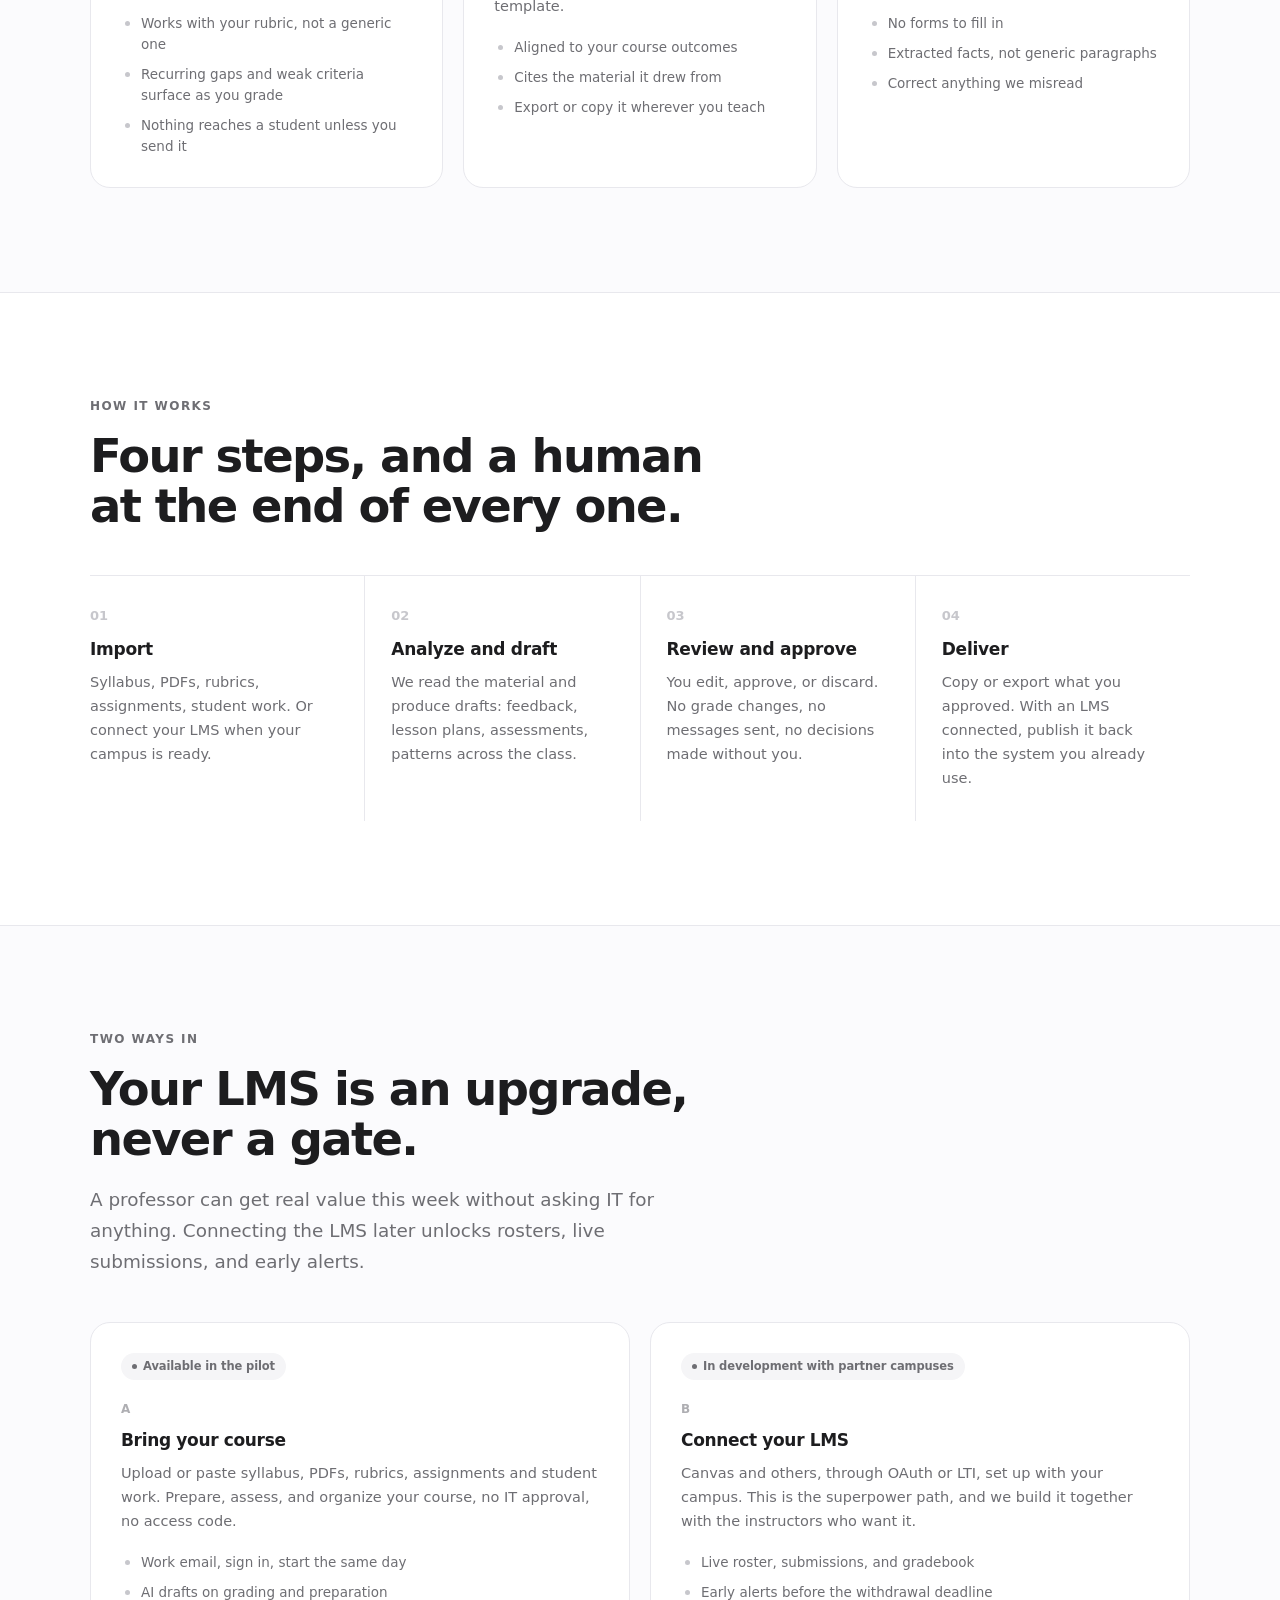
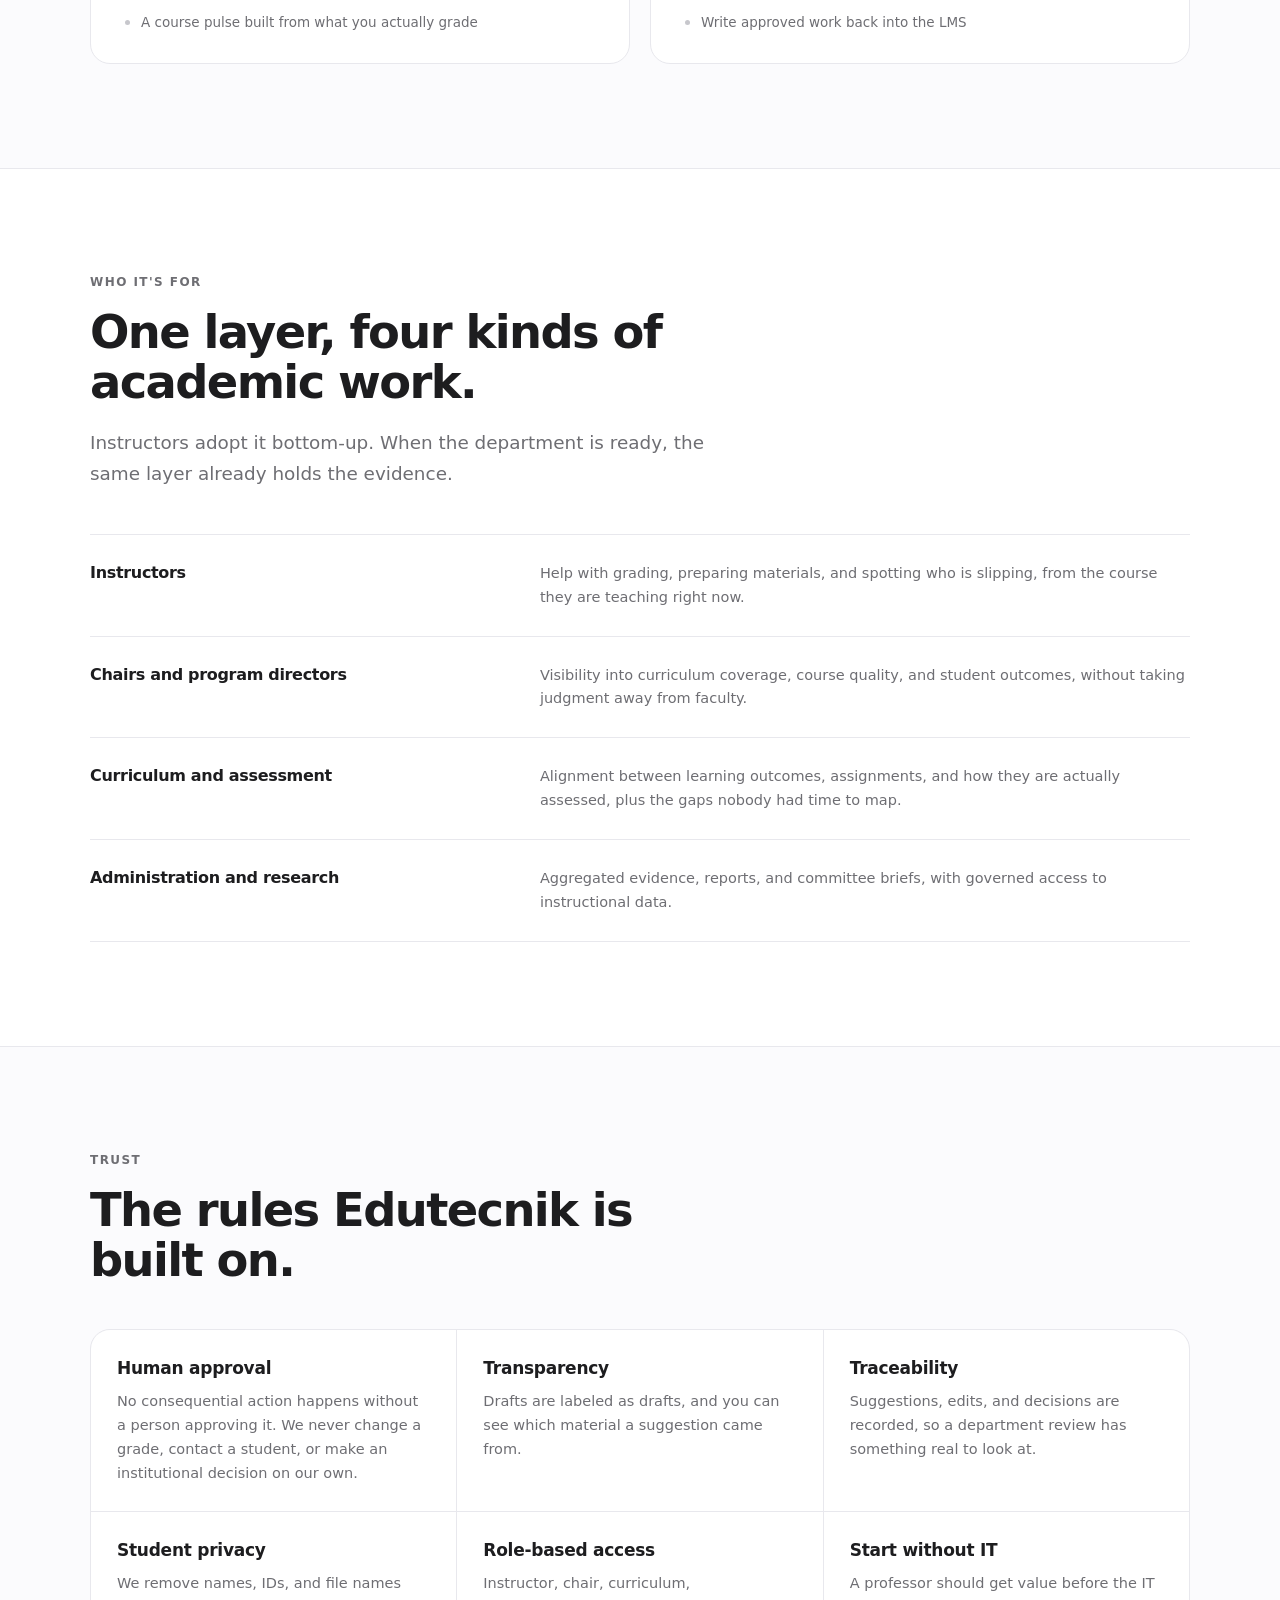
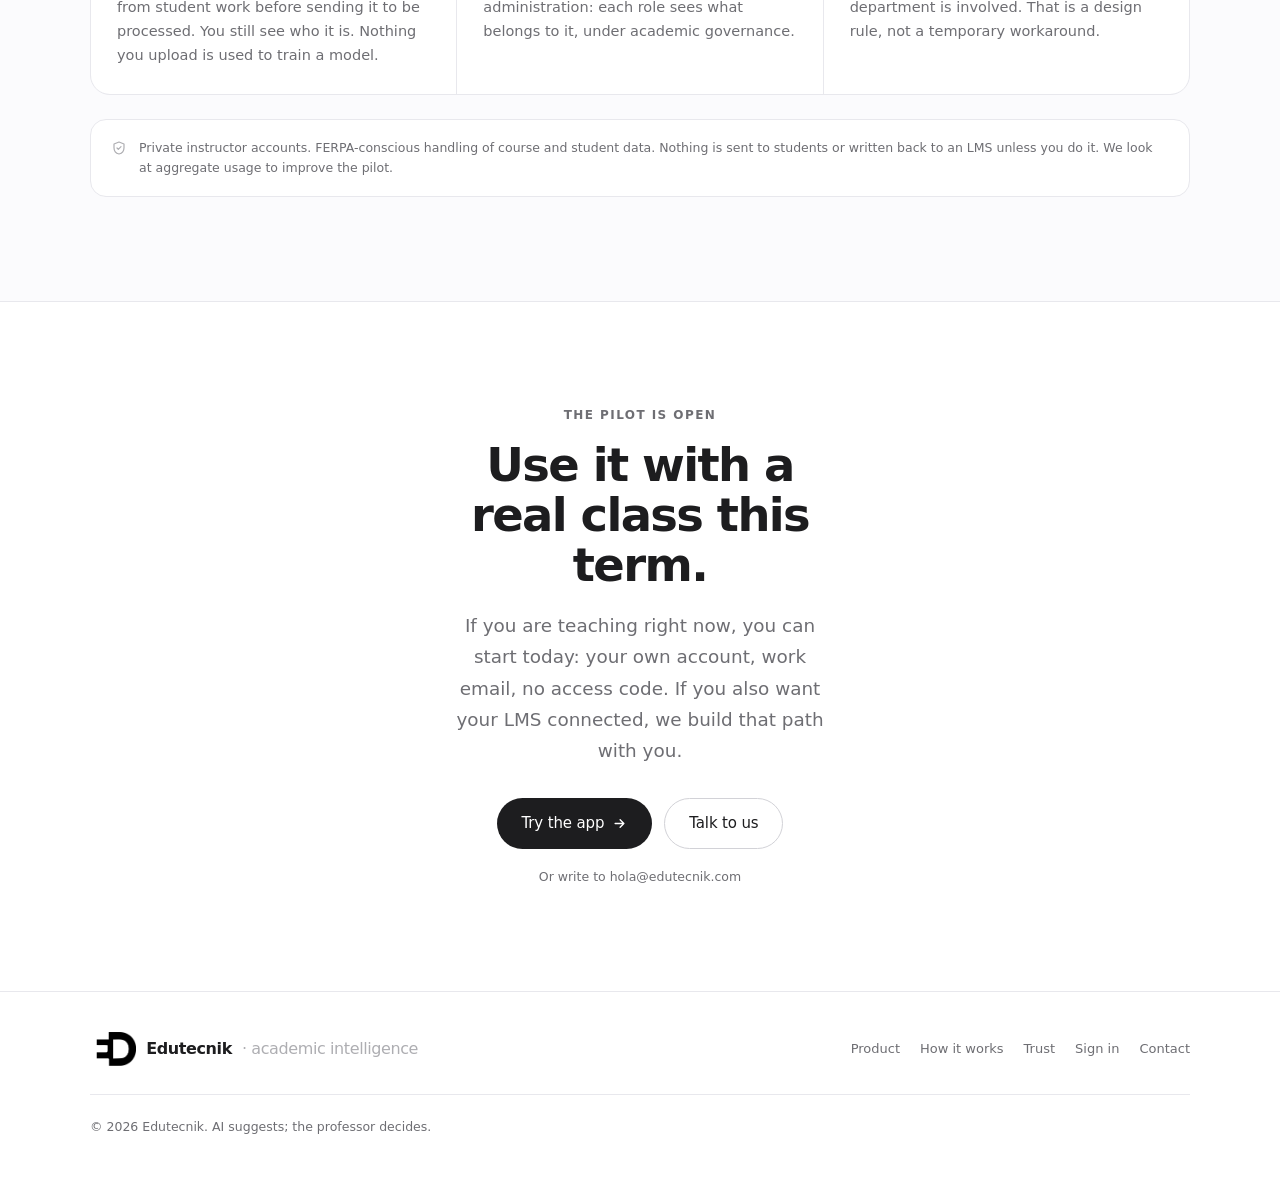
==== commit 7d4bbe6d: "Update Edutecnik branding and logo" ====
--- a/index.html
+++ b/index.html
@@ -12,7 +12,7 @@
     <meta name="theme-color" content="#ffffff" />
     <meta name="color-scheme" content="light" />
     <link rel="canonical" href="https://edutecnik.com/" />
-    <link rel="icon" type="image/svg+xml" href="/favicon.svg" />
+    <link rel="icon" type="image/png" href="/assets/edutecnik-mark.png?v=2" />
     <link rel="apple-touch-icon" href="/apple-touch-icon.png" />
 
     <meta property="og:type" content="website" />
@@ -43,25 +43,8 @@
     <header class="header" id="header">
       <div class="wrap header__inner">
         <a class="brand" href="#top" aria-label="Edutecnik">
-          <svg class="brand__mark" viewBox="0 0 36 36" aria-hidden="true">
-            <defs>
-              <linearGradient id="brandGrad" x1="0%" y1="0%" x2="100%" y2="100%">
-                <stop offset="0%" stop-color="#0071E3" />
-                <stop offset="100%" stop-color="#5856D6" />
-              </linearGradient>
-            </defs>
-            <rect width="36" height="36" rx="10" fill="url(#brandGrad)" />
-            <path
-              d="M11 24 L18 11 L25 24 Z"
-              fill="none"
-              stroke="#fff"
-              stroke-width="2"
-              stroke-linejoin="round"
-              stroke-linecap="round"
-            />
-            <circle cx="18" cy="20" r="1.75" fill="#fff" />
-          </svg>
-          <span>Edutecnik</span>
+          <img src="assets/edutecnik-mark.png" alt="Edutecnik logo" class="brand__mark" />
+          <span class="brand__name">Edutecnik</span>
         </a>
 
         <nav class="nav" aria-label="Principal">
@@ -92,8 +75,8 @@
       <section class="hero" id="top">
         <div class="wrap hero__grid">
           <div>
-            <p class="eyebrow" data-en="Edutecnik: academic intelligence">
-              Edutecnik, inteligencia académica
+            <p class="eyebrow eyebrow--brand" data-en="Edutecnik: academic intelligence">
+              Edutecnik: inteligencia académica
             </p>
 
             <h1
@@ -605,11 +588,7 @@
       <div class="wrap">
         <div class="footer__inner">
           <a class="brand" href="#top" aria-label="Edutecnik">
-            <svg class="brand__mark" viewBox="0 0 36 36" aria-hidden="true">
-                <rect width="36" height="36" rx="10" fill="url(#brandGrad)" />
-              <path d="M11 24 L18 11 L25 24 Z" fill="none" stroke="#fff" stroke-width="2" stroke-linejoin="round" stroke-linecap="round" />
-              <circle cx="18" cy="20" r="1.75" fill="#fff" />
-            </svg>
+            <img src="assets/edutecnik-mark.png" alt="Edutecnik logo" class="brand__mark" />
             <span>Edutecnik</span>
             <span class="brand__sub" data-en="· academic intelligence">· inteligencia académica</span>
           </a>
--- a/styles.css
+++ b/styles.css
@@ -294,9 +294,22 @@
 }
 
 .brand__mark {
-  width: 26px;
-  height: 26px;
+  height: 34px;
+  width: auto;
   flex: none;
+  display: block;
+  object-fit: contain;
+}
+.brand__name {
+  font-size: 18px;
+  font-weight: 600;
+  letter-spacing: -0.025em;
+}
+.eyebrow--brand {
+  text-transform: none;
+  letter-spacing: 0;
+  font-size: 20px;
+  font-weight: 600;
 }
 
 .brand__sub {
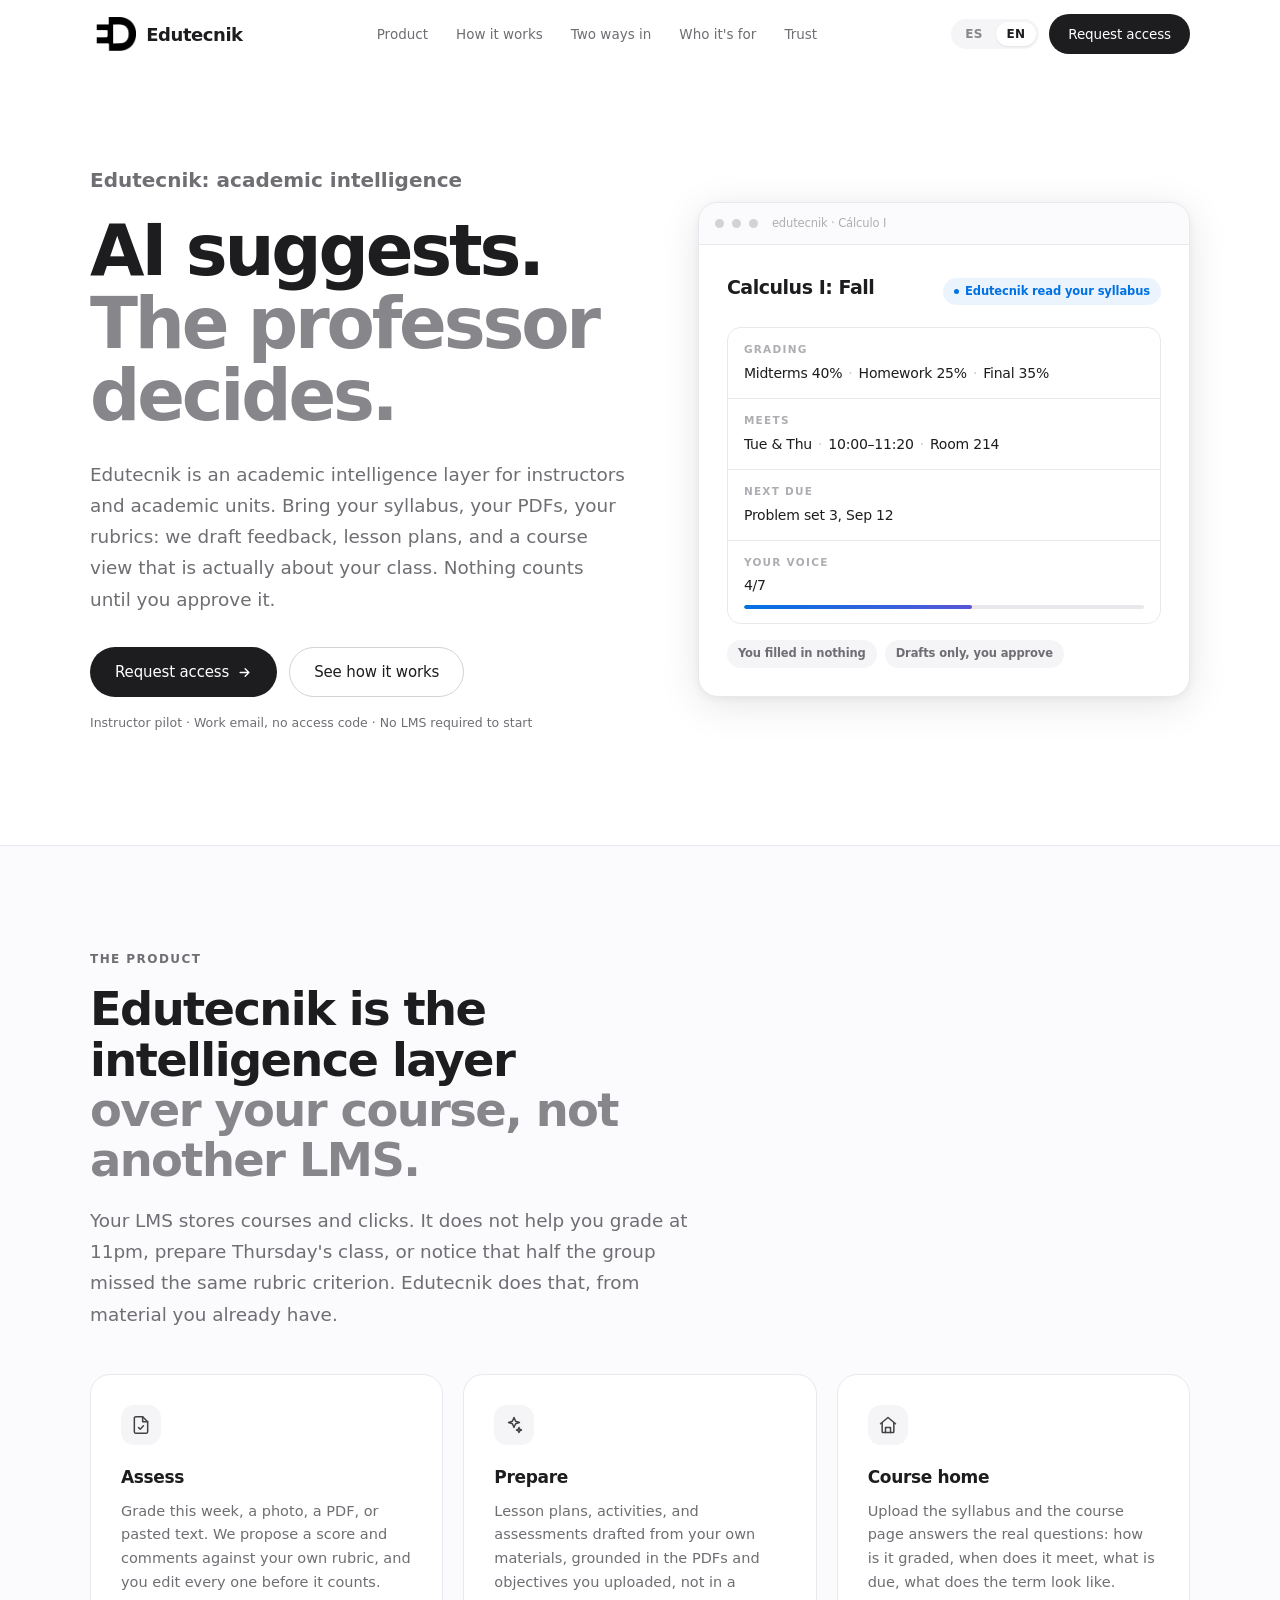
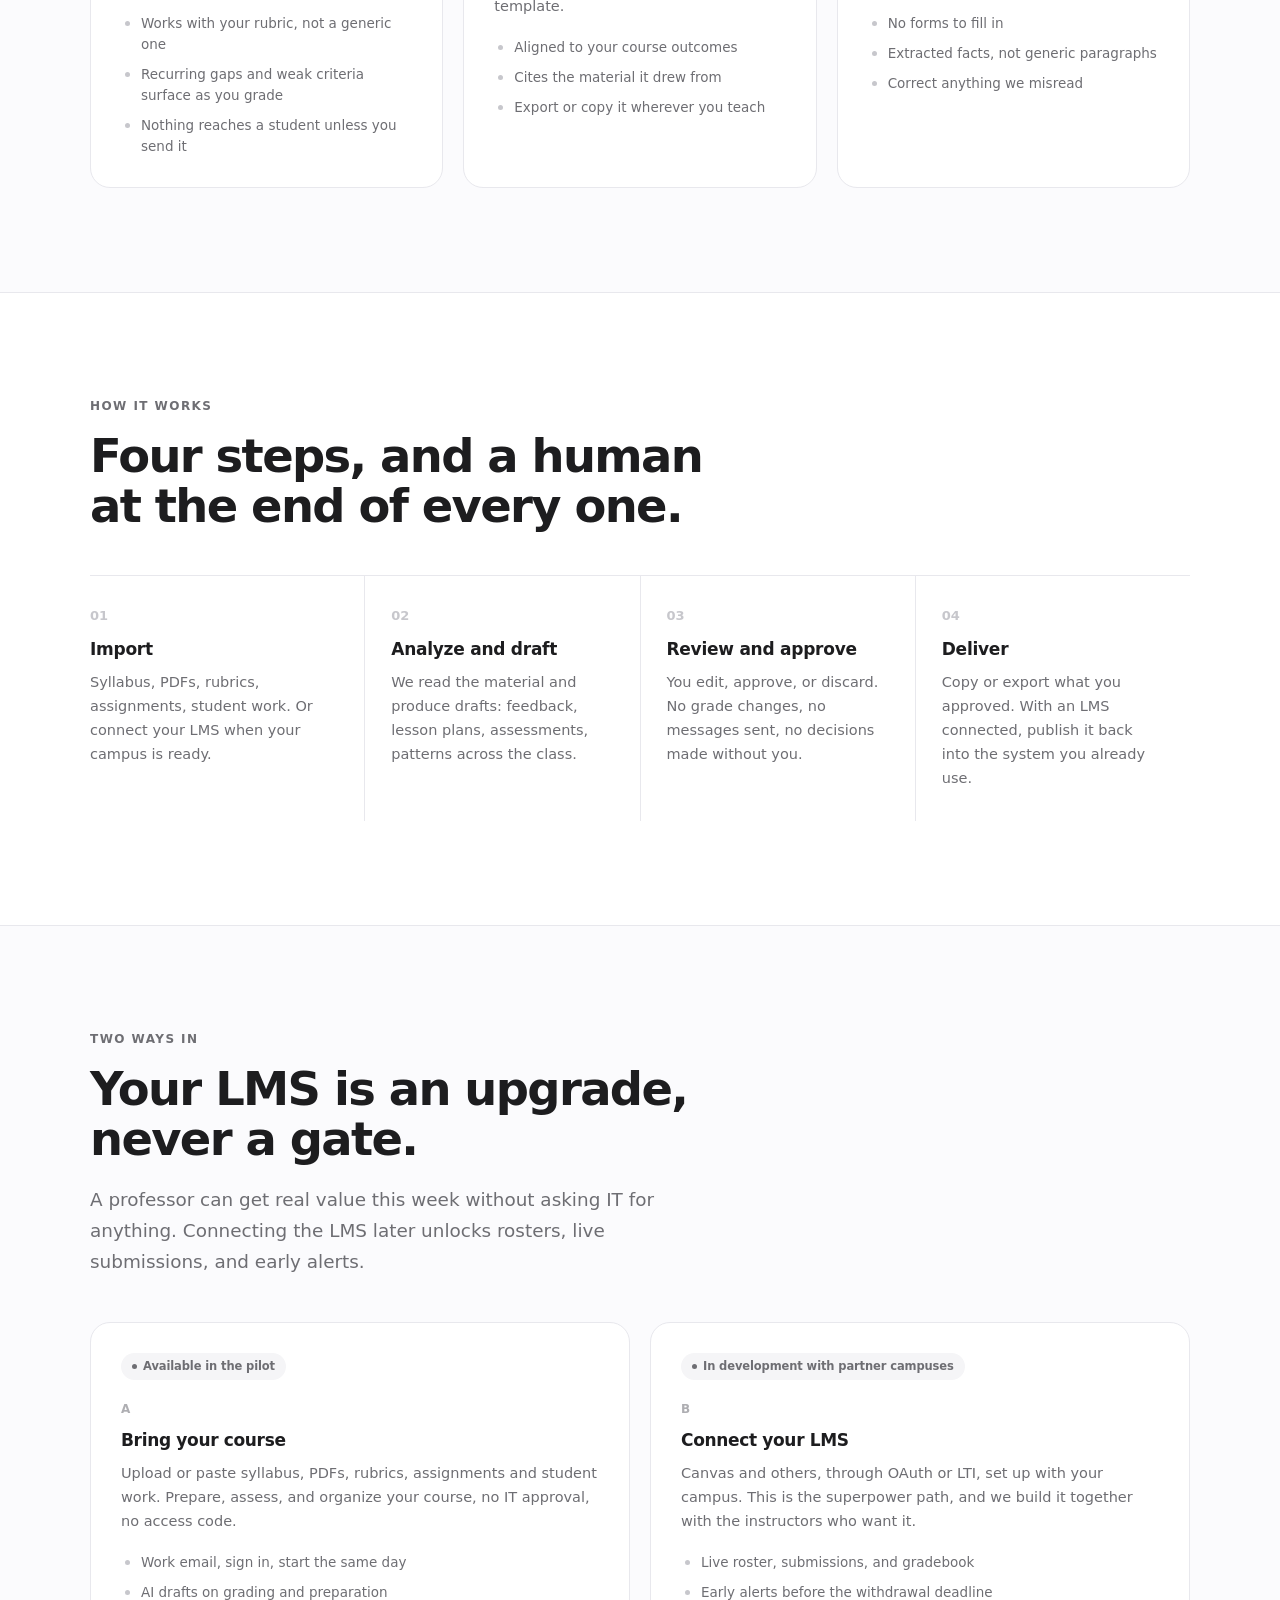
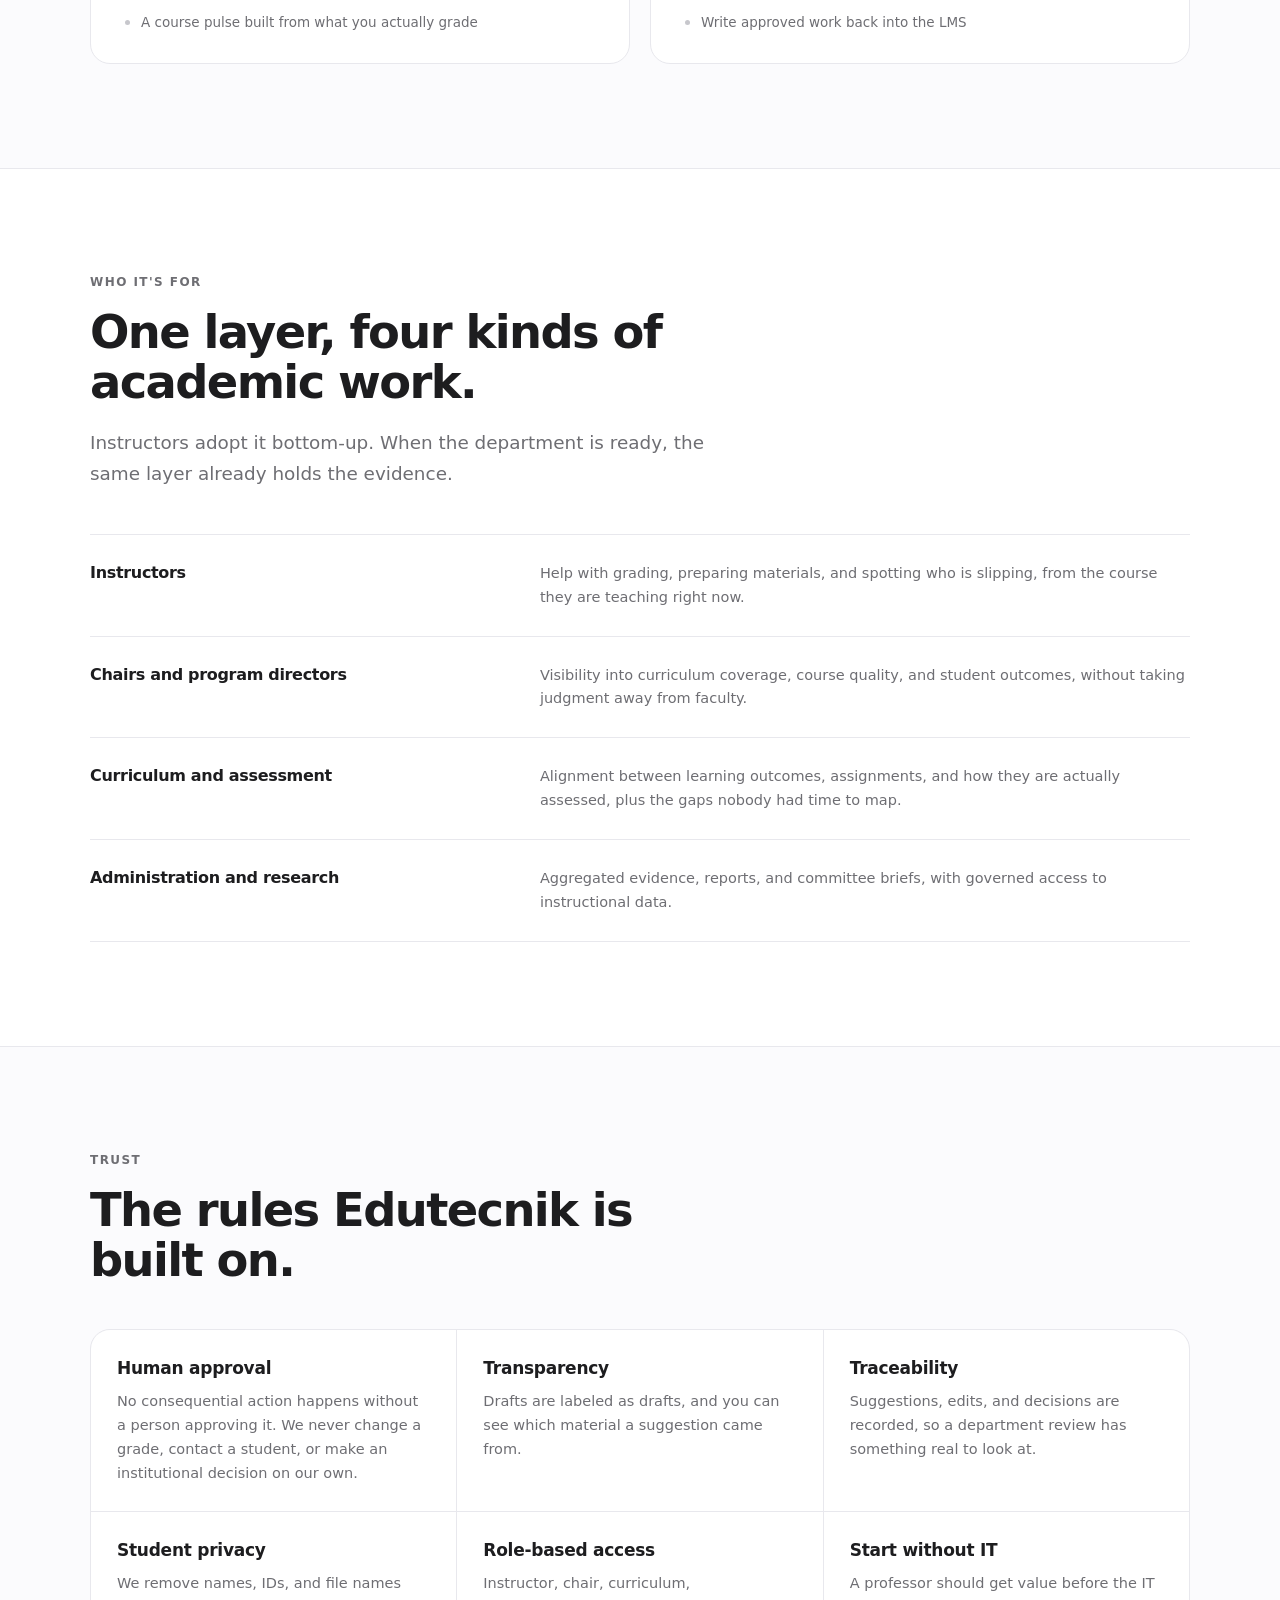
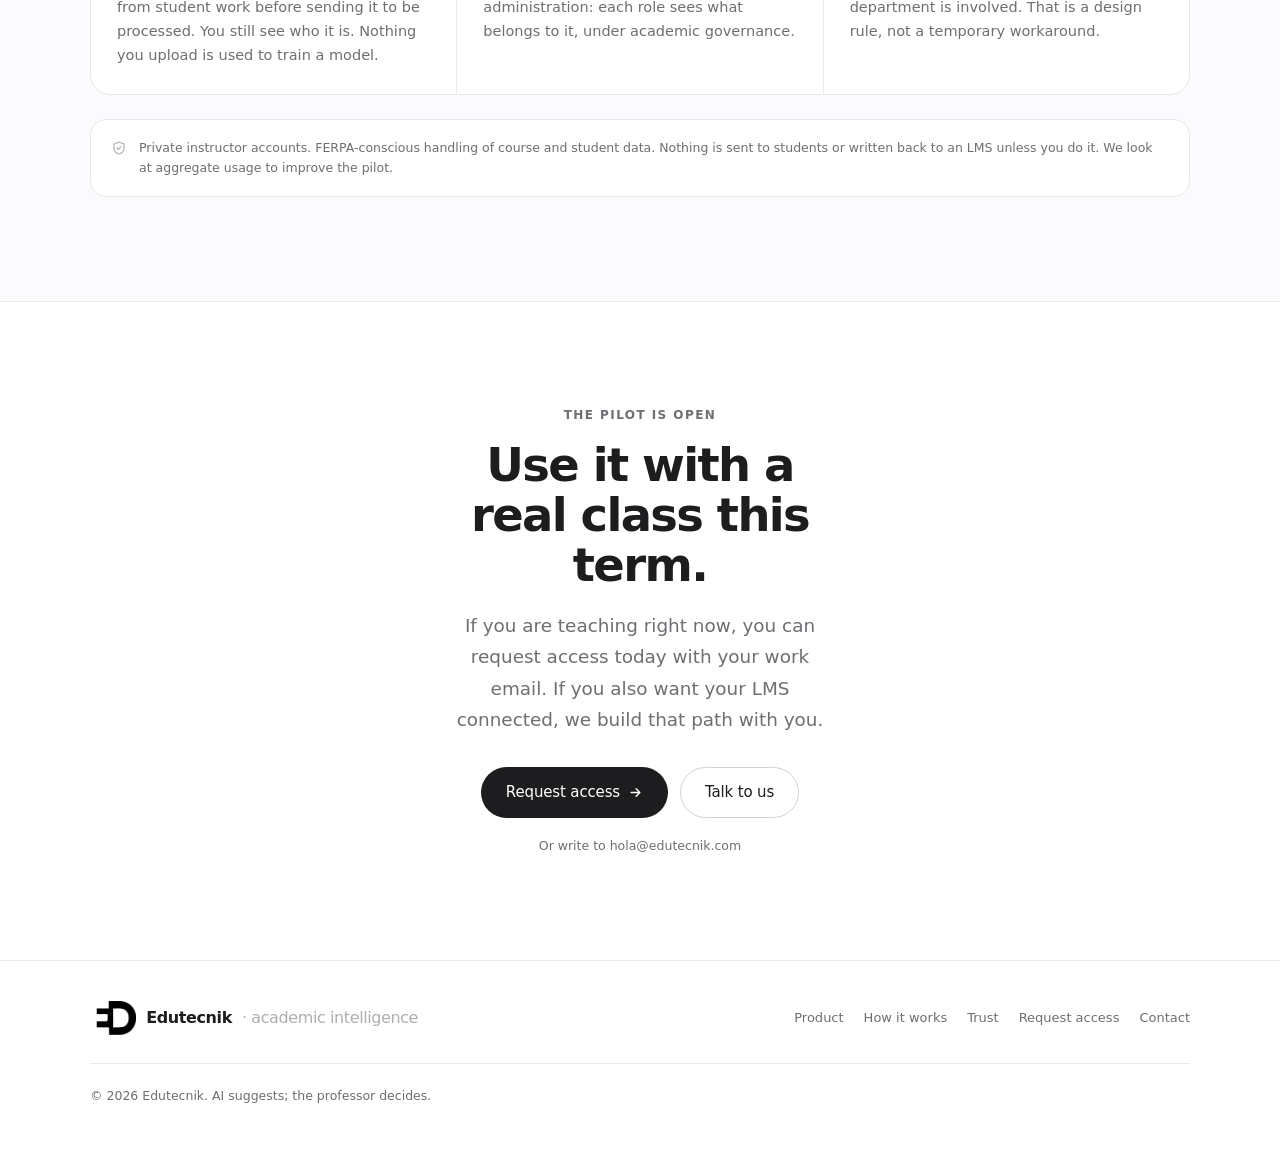
==== commit 63c64104: "Update SEO metadata and disable offline app links" ====
--- a/index.html
+++ b/index.html
@@ -3,32 +3,32 @@
   <head>
     <meta charset="utf-8" />
     <meta name="viewport" content="width=device-width, initial-scale=1, viewport-fit=cover" />
-    <title>Edutecnik: Inteligencia académica para profesores</title>
+    <title>Edutecnik | IA para calificar trabajos y exámenes</title>
     <meta
       name="description"
-      content="Edutecnik es una capa de inteligencia académica para profesores y unidades académicas. Sube tu programa y tus materiales; nosotros redactamos, tú apruebas."
-      data-en="Edutecnik is an academic intelligence layer for instructors and academic units. Upload your syllabus and materials; we draft, you approve."
+      content="Herramienta de IA para profesores que ayuda a calificar trabajos, exámenes y tareas con tus propias rúbricas, generar feedback y preparar clases. La IA sugiere; el profesor decide."
+      data-en="AI grading tool for professors and teachers. Grade assignments and exams with your own rubrics, generate feedback, and prepare classes. AI suggests; the professor decides."
     />
     <meta name="theme-color" content="#ffffff" />
     <meta name="color-scheme" content="light" />
-    <link rel="canonical" href="https://edutecnik.com/" />
+    <link rel="canonical" href="https://www.edutecnik.com/" />
     <link rel="icon" type="image/png" href="/assets/edutecnik-mark.png?v=2" />
     <link rel="apple-touch-icon" href="/apple-touch-icon.png" />
 
     <meta property="og:type" content="website" />
     <meta property="og:site_name" content="Edutecnik" />
-    <meta property="og:url" content="https://edutecnik.com/" />
+    <meta property="og:url" content="https://www.edutecnik.com/" />
     <meta
       property="og:title"
-      content="Edutecnik: Inteligencia académica para profesores"
-      data-en="Edutecnik: Academic intelligence for instructors"
+      content="Edutecnik | IA para calificar trabajos y exámenes"
+      data-en="Edutecnik | AI grading tool for professors and teachers"
     />
     <meta
       property="og:description"
-      content="La IA sugiere. El profesor decide. Edutecnik trabaja desde tu programa y tus materiales, sin necesidad de un LMS para empezar."
-      data-en="AI suggests. The professor decides. Edutecnik works from your syllabus and your materials, no LMS required to start."
+      content="Califica trabajos, exámenes y tareas con tus propias rúbricas, genera feedback y prepara clases con IA. La IA sugiere; el profesor decide."
+      data-en="Grade assignments and exams with your own rubrics, generate feedback, and prepare classes with AI. AI suggests; the professor decides."
     />
-    <meta property="og:image" content="https://edutecnik.com/og-image.png" />
+    <meta property="og:image" content="https://www.edutecnik.com/og-image.png" />
     <meta name="twitter:card" content="summary_large_image" />
 
     <script>
@@ -62,9 +62,9 @@
           </div>
           <a
             class="btn btn--primary btn--sm"
-            href="https://edutecnik.vercel.app"
-            data-en="Try the app"
-            >Probar la app</a
+            href="#contacto"
+            data-en="Request access"
+            >Solicitar acceso</a
           >
         </div>
       </div>
@@ -97,8 +97,8 @@
             </p>
 
             <div class="cta-row hero__ctas">
-              <a class="btn btn--primary" href="https://edutecnik.vercel.app" data-en="Try the app"
-                >Probar la app
+              <a class="btn btn--primary" href="#contacto" data-en="Request access"
+                >Solicitar acceso
                 <svg
                   class="arrow"
                   width="15"
@@ -556,15 +556,18 @@
           </h2>
           <p
             class="lead"
-            data-en="If you are teaching right now, you can start today: your own account, work email, no access code. If you also want your LMS connected, we build that path with you."
+            data-en="If you are teaching right now, you can request access today with your work email. If you also want your LMS connected, we build that path with you."
           >
-            Si estás dando clase ahora mismo, puedes empezar hoy: tu propia cuenta, correo
-            institucional, sin código de acceso. Y si además quieres conectar tu LMS, construimos ese
-            camino contigo.
+            Si estás dando clase ahora mismo, puedes solicitar acceso hoy con tu correo
+            institucional. Y si además quieres conectar tu LMS, construimos ese camino contigo.
           </p>
           <div class="cta-row">
-            <a class="btn btn--primary" href="https://edutecnik.vercel.app" data-en="Try the app"
-              >Probar la app
+            <a
+              class="btn btn--primary"
+              href="mailto:hola@edutecnik.com?subject=Edutecnik%20%E2%80%94%20solicitud%20de%20acceso"
+              data-en="Request access"
+              data-en-href="mailto:hola@edutecnik.com?subject=Edutecnik%20%E2%80%94%20access%20request"
+              >Solicitar acceso
               <svg class="arrow" width="15" height="15" viewBox="0 0 24 24" fill="none" stroke="currentColor" stroke-width="2.2" stroke-linecap="round" stroke-linejoin="round" aria-hidden="true">
                 <path d="M5 12h14M13 6l6 6-6 6" />
               </svg>
@@ -596,7 +599,7 @@
             <a href="#producto" data-en="Product">Producto</a>
             <a href="#como-funciona" data-en="How it works">Cómo funciona</a>
             <a href="#confianza" data-en="Trust">Confianza</a>
-            <a href="https://edutecnik.vercel.app" data-en="Sign in">Entrar</a>
+            <a href="#contacto" data-en="Request access">Solicitar acceso</a>
             <a href="mailto:hola@edutecnik.com" data-en="Contact">Contacto</a>
           </nav>
         </div>
@@ -610,4 +613,4 @@
 
     <script src="/main.js" defer></script>
   </body>
-</html>
+</html>
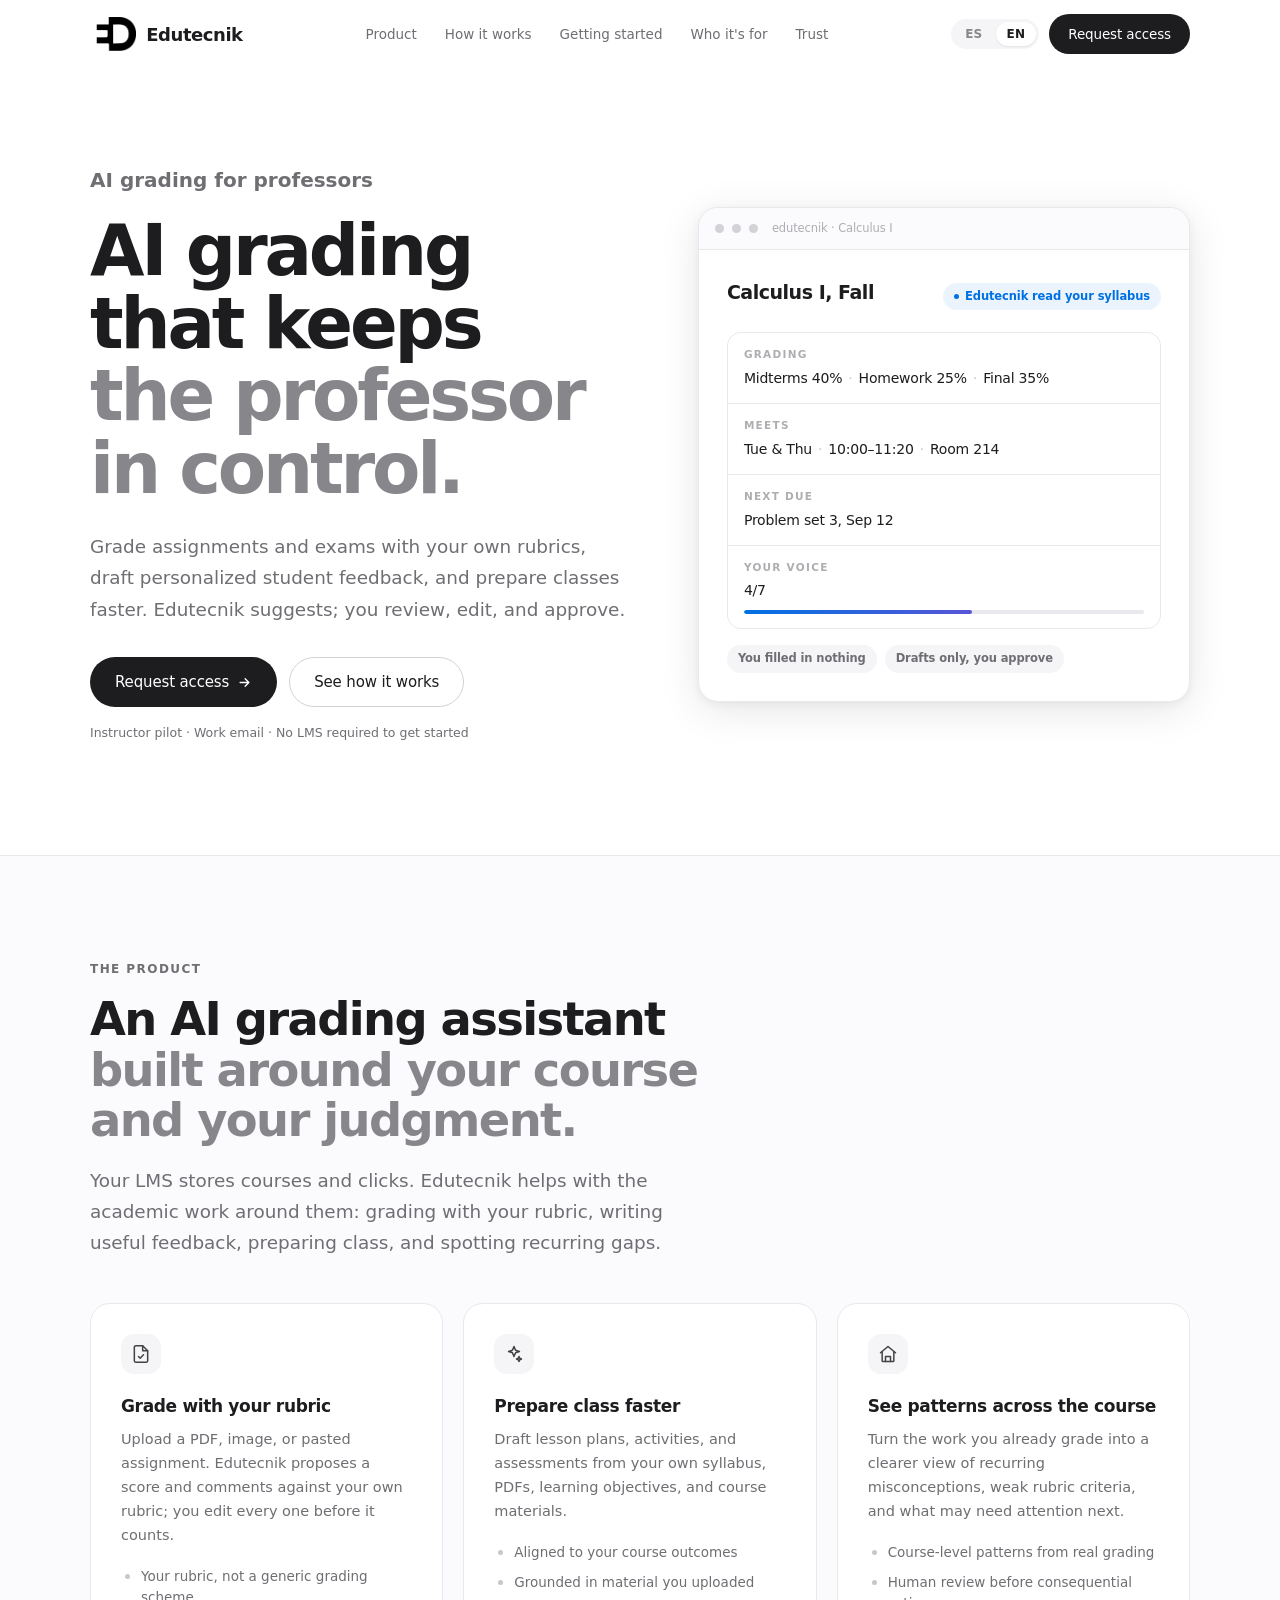
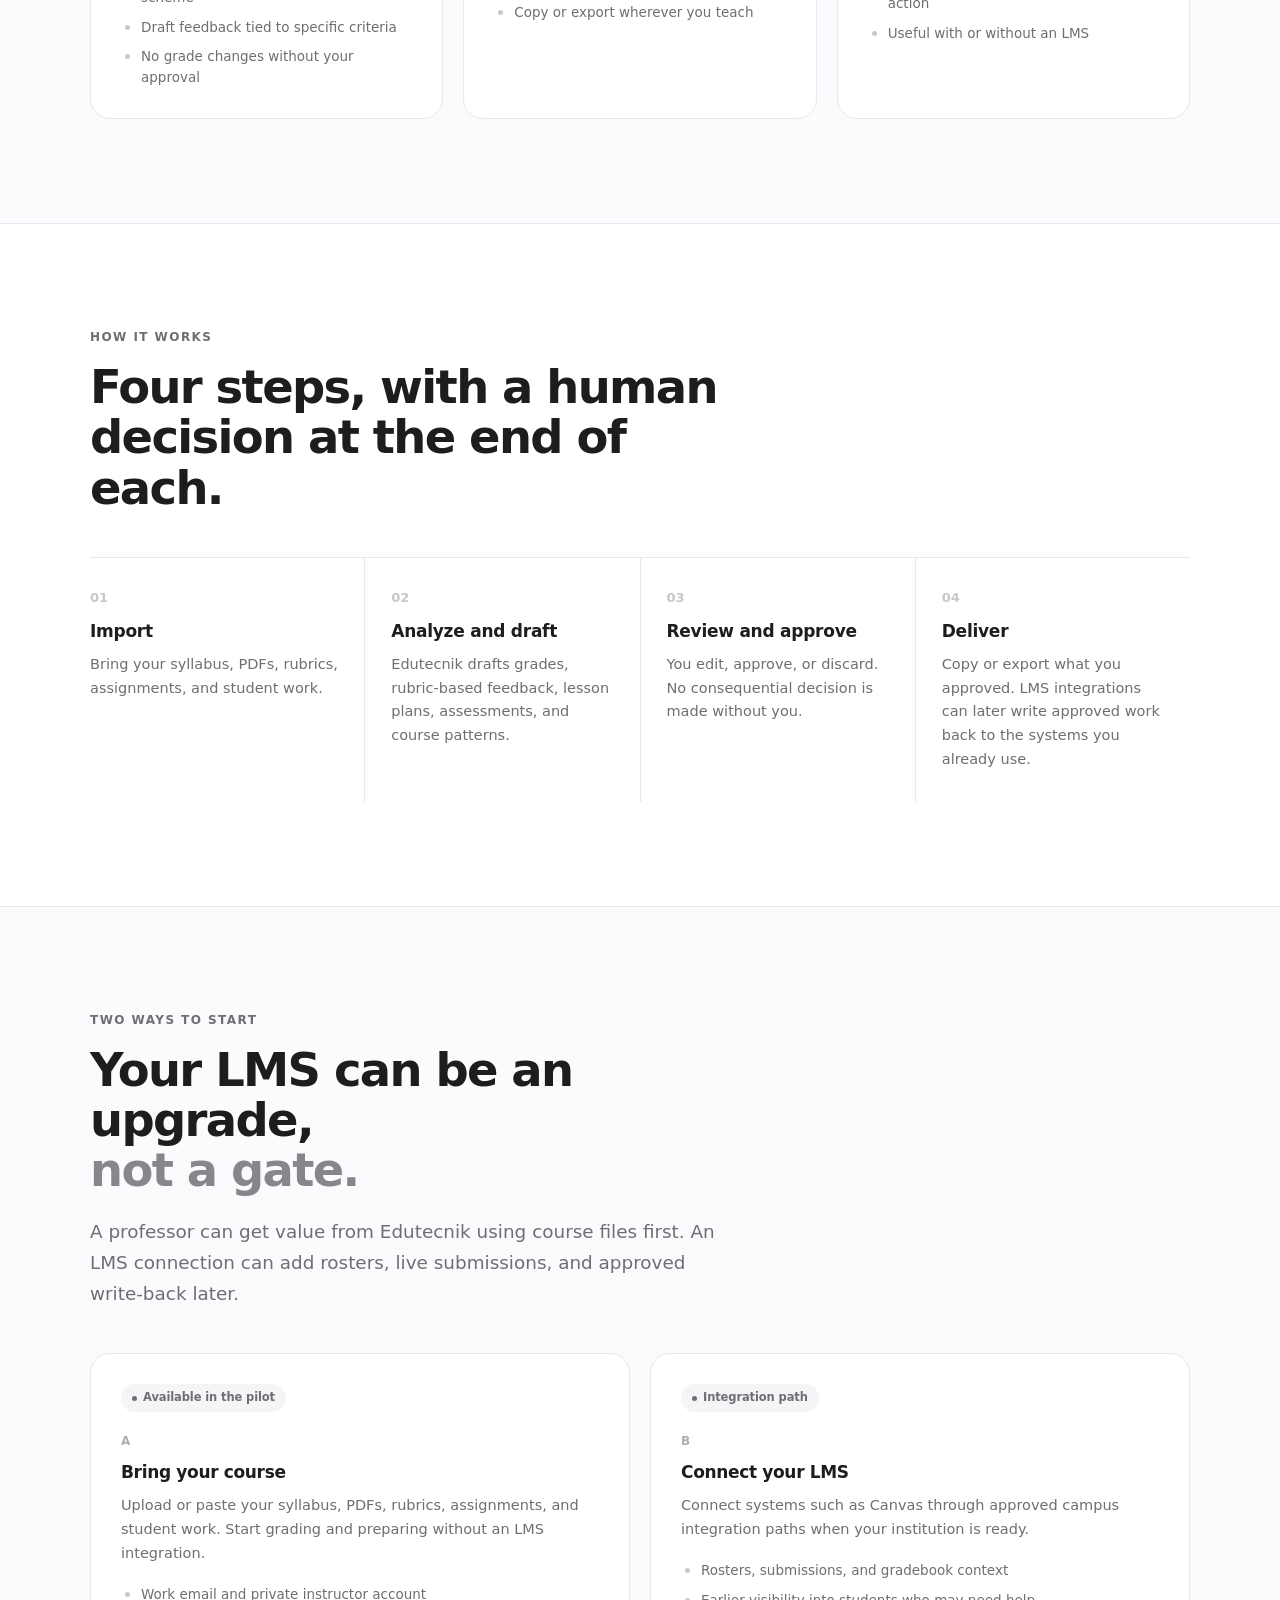
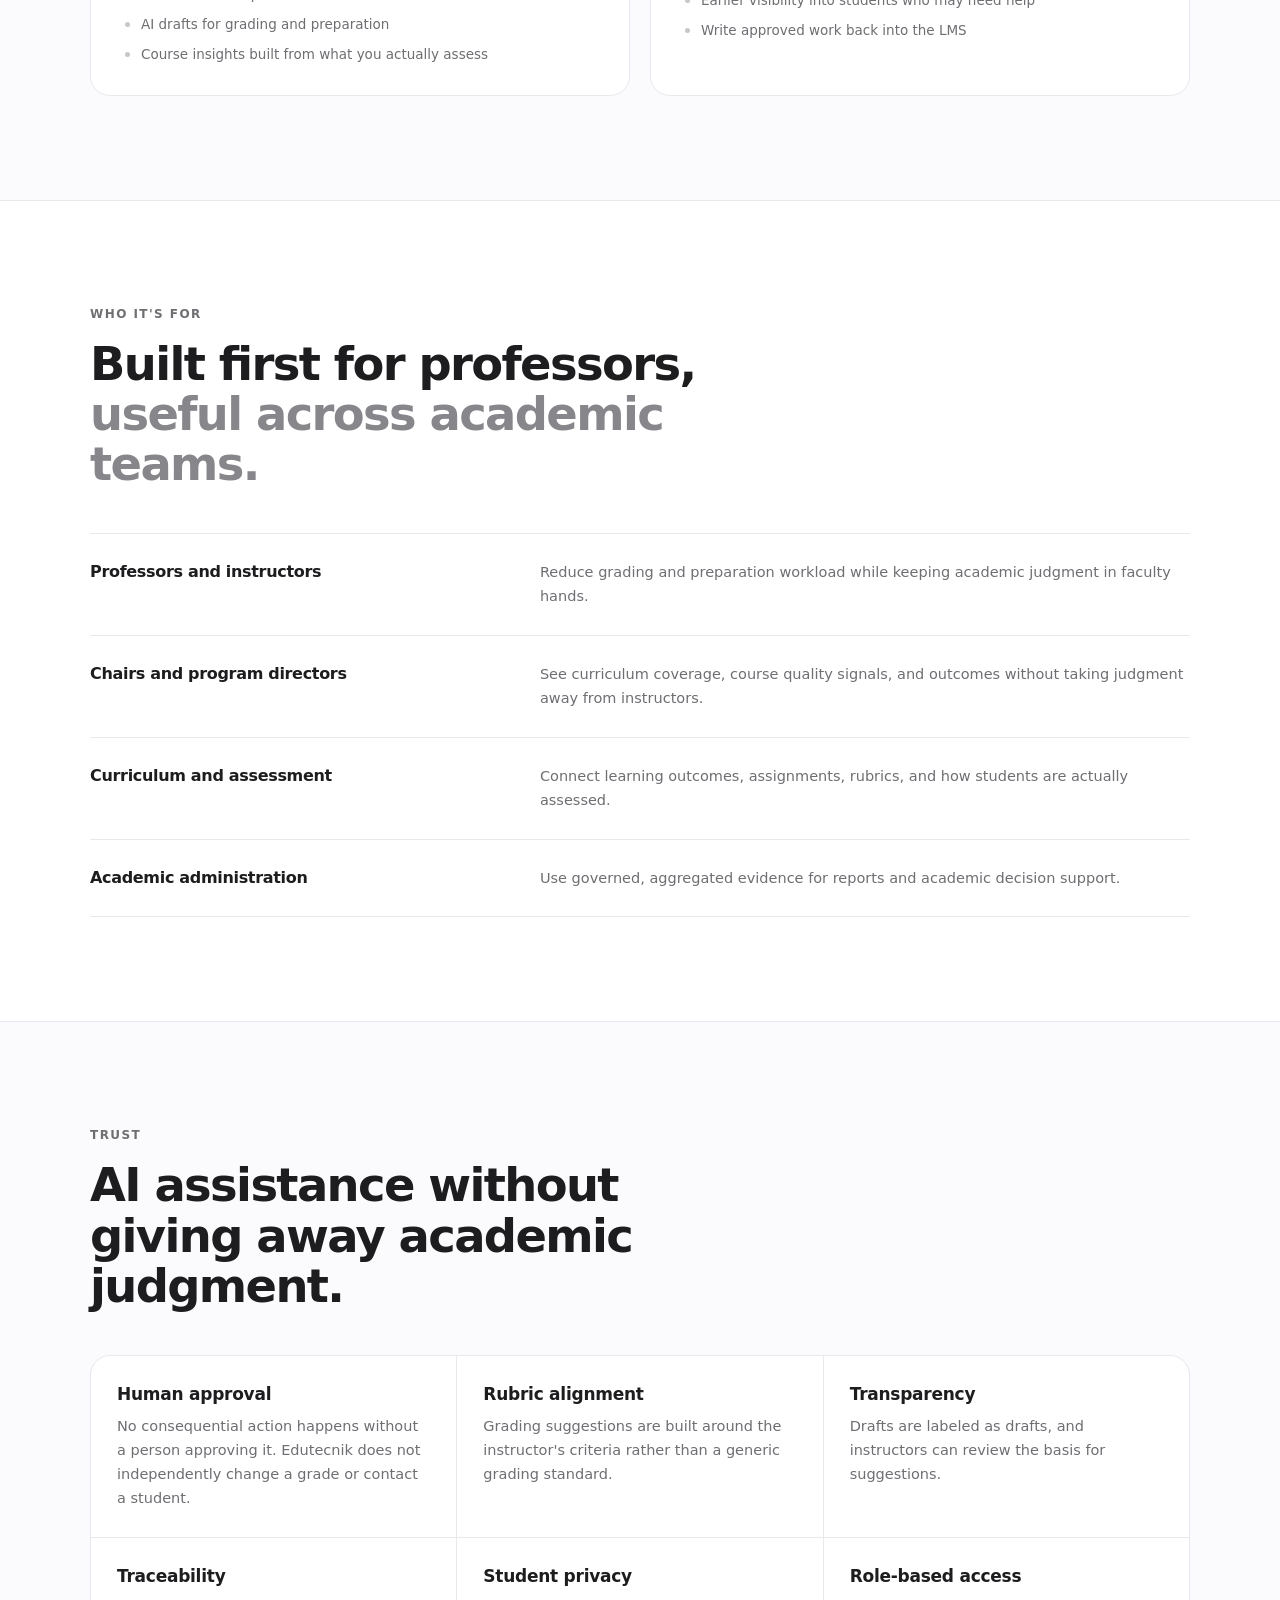
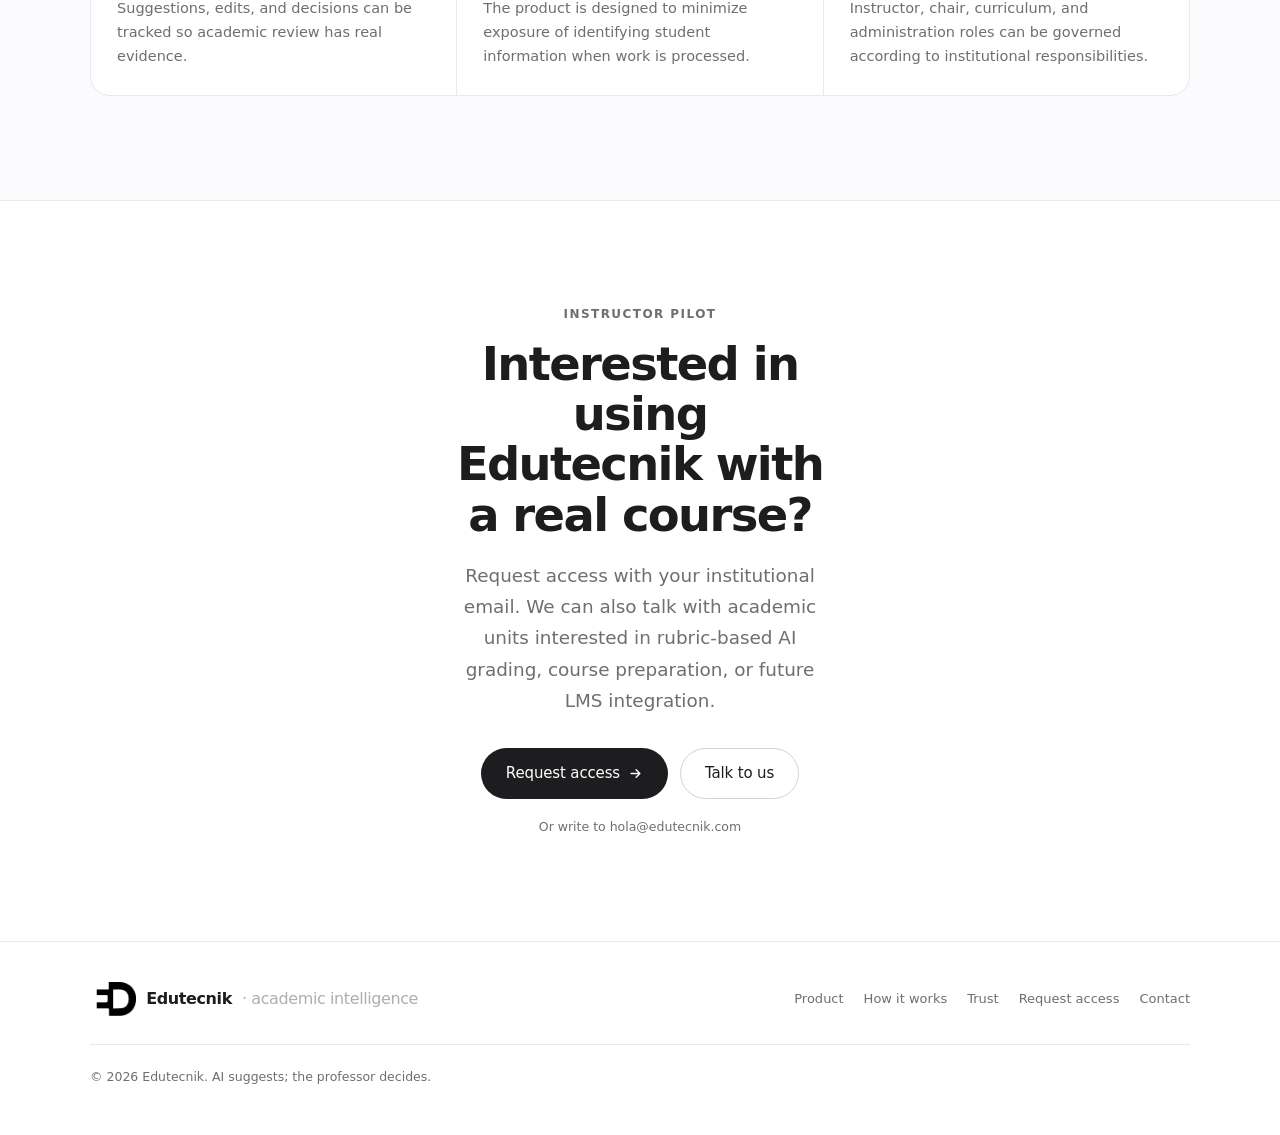
==== commit d81ce5c7: "Make English homepage the primary SEO page" ====
--- a/index.html
+++ b/index.html
@@ -1,32 +1,30 @@
 <!doctype html>
-<html lang="es">
+<html lang="en">
   <head>
     <meta charset="utf-8" />
     <meta name="viewport" content="width=device-width, initial-scale=1, viewport-fit=cover" />
-    <title>Edutecnik | IA para calificar trabajos y exámenes</title>
+    <title>Edutecnik | AI Grading Tool for Professors</title>
     <meta
       name="description"
-      content="Herramienta de IA para profesores que ayuda a calificar trabajos, exámenes y tareas con tus propias rúbricas, generar feedback y preparar clases. La IA sugiere; el profesor decide."
-      data-en="AI grading tool for professors and teachers. Grade assignments and exams with your own rubrics, generate feedback, and prepare classes. AI suggests; the professor decides."
+      content="AI grading tool for professors and instructors. Grade assignments and exams with your own rubrics, draft personalized feedback, and prepare classes faster. You review and approve every suggestion."
     />
     <meta name="theme-color" content="#ffffff" />
     <meta name="color-scheme" content="light" />
     <link rel="canonical" href="https://www.edutecnik.com/" />
+    <link rel="alternate" hreflang="en" href="https://www.edutecnik.com/" />
+    <link rel="alternate" hreflang="es" href="https://www.edutecnik.com/es/" />
+    <link rel="alternate" hreflang="x-default" href="https://www.edutecnik.com/" />
     <link rel="icon" type="image/png" href="/assets/edutecnik-mark.png?v=2" />
     <link rel="apple-touch-icon" href="/apple-touch-icon.png" />
 
     <meta property="og:type" content="website" />
     <meta property="og:site_name" content="Edutecnik" />
+    <meta property="og:locale" content="en_US" />
     <meta property="og:url" content="https://www.edutecnik.com/" />
-    <meta
-      property="og:title"
-      content="Edutecnik | IA para calificar trabajos y exámenes"
-      data-en="Edutecnik | AI grading tool for professors and teachers"
-    />
+    <meta property="og:title" content="Edutecnik | AI Grading Tool for Professors" />
     <meta
       property="og:description"
-      content="Califica trabajos, exámenes y tareas con tus propias rúbricas, genera feedback y prepara clases con IA. La IA sugiere; el profesor decide."
-      data-en="Grade assignments and exams with your own rubrics, generate feedback, and prepare classes with AI. AI suggests; the professor decides."
+      content="Grade assignments and exams with your own rubrics, draft personalized student feedback, and prepare classes faster. AI suggests; the professor decides."
     />
     <meta property="og:image" content="https://www.edutecnik.com/og-image.png" />
     <meta name="twitter:card" content="summary_large_image" />
@@ -38,551 +36,303 @@
   </head>
 
   <body>
-    <a class="skip-link" href="#main" data-en="Skip to content">Saltar al contenido</a>
+    <a class="skip-link" href="#main">Skip to content</a>
 
     <header class="header" id="header">
       <div class="wrap header__inner">
         <a class="brand" href="#top" aria-label="Edutecnik">
-          <img src="assets/edutecnik-mark.png" alt="Edutecnik logo" class="brand__mark" />
+          <img src="/assets/edutecnik-mark.png" alt="Edutecnik logo" class="brand__mark" />
           <span class="brand__name">Edutecnik</span>
         </a>
 
-        <nav class="nav" aria-label="Principal">
-          <a href="#producto" data-en="Product">Producto</a>
-          <a href="#como-funciona" data-en="How it works">Cómo funciona</a>
-          <a href="#entrar" data-en="Two ways in">Cómo empezar</a>
-          <a href="#para-quien" data-en="Who it's for">Para quién</a>
-          <a href="#confianza" data-en="Trust">Confianza</a>
+        <nav class="nav" aria-label="Main navigation">
+          <a href="#product">Product</a>
+          <a href="#how-it-works">How it works</a>
+          <a href="#getting-started">Getting started</a>
+          <a href="#for-whom">Who it's for</a>
+          <a href="#trust">Trust</a>
         </nav>
 
         <div class="header__actions">
-          <div class="lang" role="group" aria-label="Idioma / Language">
-            <button type="button" data-lang="es" aria-pressed="true">ES</button>
-            <button type="button" data-lang="en" aria-pressed="false">EN</button>
-          </div>
-          <a
-            class="btn btn--primary btn--sm"
-            href="#contacto"
-            data-en="Request access"
-            >Solicitar acceso</a
-          >
+          <div class="lang" role="group" aria-label="Language">
+            <button type="button" data-lang="es" aria-pressed="false">ES</button>
+            <button type="button" data-lang="en" aria-pressed="true">EN</button>
+          </div>
+          <a class="btn btn--primary btn--sm" href="#contact">Request access</a>
         </div>
       </div>
     </header>
 
     <main id="main">
-      <!-- HERO -->
       <section class="hero" id="top">
         <div class="wrap hero__grid">
           <div>
-            <p class="eyebrow eyebrow--brand" data-en="Edutecnik: academic intelligence">
-              Edutecnik: inteligencia académica
+            <p class="eyebrow eyebrow--brand">AI grading for professors</p>
+            <h1 class="display hero__title">
+              AI grading that keeps<br /><span class="muted">the professor in control.</span>
+            </h1>
+            <p class="lead hero__lead">
+              Grade assignments and exams with your own rubrics, draft personalized student feedback,
+              and prepare classes faster. Edutecnik suggests; you review, edit, and approve.
             </p>
 
-            <h1
-              class="display hero__title"
-              data-en-html="AI suggests.<br /><span class=&quot;muted&quot;>The professor decides.</span>"
-            >
-              La IA sugiere.<br /><span class="muted">El profesor decide.</span>
-            </h1>
-
-            <p
-              class="lead hero__lead"
-              data-en="Edutecnik is an academic intelligence layer for instructors and academic units. Bring your syllabus, your PDFs, your rubrics: we draft feedback, lesson plans, and a course view that is actually about your class. Nothing counts until you approve it."
-            >
-              Edutecnik es una capa de inteligencia académica para profesores y unidades
-              académicas. Trae tu programa, tus PDFs, tus rúbricas: redactamos
-              retroalimentación, planes de clase y una vista real de tu curso. Nada cuenta hasta que
-              tú lo apruebas.
-            </p>
-
             <div class="cta-row hero__ctas">
-              <a class="btn btn--primary" href="#contacto" data-en="Request access"
-                >Solicitar acceso
-                <svg
-                  class="arrow"
-                  width="15"
-                  height="15"
-                  viewBox="0 0 24 24"
-                  fill="none"
-                  stroke="currentColor"
-                  stroke-width="2.2"
-                  stroke-linecap="round"
-                  stroke-linejoin="round"
-                  aria-hidden="true"
-                >
+              <a class="btn btn--primary" href="#contact">
+                Request access
+                <svg class="arrow" width="15" height="15" viewBox="0 0 24 24" fill="none" stroke="currentColor" stroke-width="2.2" stroke-linecap="round" stroke-linejoin="round" aria-hidden="true">
                   <path d="M5 12h14M13 6l6 6-6 6" />
                 </svg>
               </a>
-              <a class="btn btn--secondary" href="#como-funciona" data-en="See how it works"
-                >Ver cómo funciona</a
-              >
-            </div>
-
-            <p
-              class="fine hero__fine"
-              data-en="Instructor pilot · Work email, no access code · No LMS required to start"
-            >
-              Piloto para profesores · Correo institucional, sin código de acceso · No requiere LMS
-              para empezar
+              <a class="btn btn--secondary" href="#how-it-works">See how it works</a>
+            </div>
+
+            <p class="fine hero__fine">
+              Instructor pilot · Work email · No LMS required to get started
             </p>
           </div>
 
-          <!-- Vistazo al producto -->
           <div class="glimpse" aria-hidden="true">
             <div class="glimpse__bar">
               <span class="glimpse__dot"></span>
               <span class="glimpse__dot"></span>
               <span class="glimpse__dot"></span>
-              <span class="glimpse__url">edutecnik · Cálculo I</span>
+              <span class="glimpse__url">edutecnik · Calculus I</span>
             </div>
             <div class="glimpse__body">
               <div class="glimpse__head">
-                <p class="glimpse__course" data-en="Calculus I: Fall">Cálculo I, Otoño</p>
-                <span class="pill pill--accent" data-en="Edutecnik read your syllabus"
-                  ><span class="pill__dot"></span>Edutecnik leyó tu programa</span
-                >
+                <p class="glimpse__course">Calculus I, Fall</p>
+                <span class="pill pill--accent"><span class="pill__dot"></span>Edutecnik read your syllabus</span>
               </div>
-
               <div class="glimpse__rows">
                 <div class="grow">
-                  <p class="grow__label" data-en="Grading">Evaluación</p>
-                  <p class="grow__value" data-en-html="Midterms 40%<span class=&quot;sep&quot;>·</span>Homework 25%<span class=&quot;sep&quot;>·</span>Final 35%">
-                    Parciales 40%<span class="sep">·</span>Tareas 25%<span class="sep">·</span>Final
-                    35%
-                  </p>
+                  <p class="grow__label">Grading</p>
+                  <p class="grow__value">Midterms 40%<span class="sep">·</span>Homework 25%<span class="sep">·</span>Final 35%</p>
                 </div>
                 <div class="grow">
-                  <p class="grow__label" data-en="Meets">Sesiones</p>
-                  <p class="grow__value" data-en-html="Tue &amp; Thu<span class=&quot;sep&quot;>·</span>10:00–11:20<span class=&quot;sep&quot;>·</span>Room 214">
-                    Martes y jueves<span class="sep">·</span>10:00–11:20<span class="sep">·</span>Aula
-                    214
-                  </p>
+                  <p class="grow__label">Meets</p>
+                  <p class="grow__value">Tue & Thu<span class="sep">·</span>10:00–11:20<span class="sep">·</span>Room 214</p>
                 </div>
                 <div class="grow">
-                  <p class="grow__label" data-en="Next due">Próxima entrega</p>
-                  <p class="grow__value" data-en="Problem set 3, Sep 12">Tarea 3, 12 de sep</p>
+                  <p class="grow__label">Next due</p>
+                  <p class="grow__value">Problem set 3, Sep 12</p>
                 </div>
                 <div class="grow">
-                  <p class="grow__label" data-en="Your voice">Tu voz</p>
+                  <p class="grow__label">Your voice</p>
                   <p class="grow__value">4/7</p>
                   <div class="meter"><span class="meter__fill"></span></div>
                 </div>
               </div>
-
               <div class="glimpse__foot">
-                <span class="pill" data-en="You filled in nothing">Tú no llenaste nada</span>
-                <span class="pill" data-en="Drafts only, you approve">Solo borradores, tú apruebas</span>
+                <span class="pill">You filled in nothing</span>
+                <span class="pill">Drafts only, you approve</span>
               </div>
             </div>
           </div>
         </div>
       </section>
 
-      <!-- PRODUCTO -->
-      <section class="section section--muted" id="producto">
-        <div class="wrap">
-          <div class="section__head reveal">
-            <p class="eyebrow" data-en="The product">El producto</p>
-            <h2 class="h2" data-en-html="Edutecnik is the intelligence layer<br /><span class=&quot;muted&quot;>over your course, not another LMS.</span>">
-              Edutecnik es la capa de inteligencia<br /><span class="muted"
-                >sobre tu curso, no otro LMS.</span
-              >
-            </h2>
-            <p
-              class="lead"
-              data-en="Your LMS stores courses and clicks. It does not help you grade at 11pm, prepare Thursday's class, or notice that half the group missed the same rubric criterion. Edutecnik does that, from material you already have."
-            >
-              Tu LMS guarda cursos y clics. No te ayuda a calificar a las once de la noche, ni a
-              preparar la clase del jueves, ni a notar que medio grupo falló el mismo criterio de la
-              rúbrica. Edutecnik sí, a partir del material que ya tienes.
+      <section class="section section--muted" id="product">
+        <div class="wrap">
+          <div class="section__head reveal">
+            <p class="eyebrow">The product</p>
+            <h2 class="h2">An AI grading assistant<br /><span class="muted">built around your course and your judgment.</span></h2>
+            <p class="lead">
+              Your LMS stores courses and clicks. Edutecnik helps with the academic work around them:
+              grading with your rubric, writing useful feedback, preparing class, and spotting recurring gaps.
             </p>
           </div>
 
           <div class="grid grid--3">
             <article class="card reveal">
               <span class="card__icon">
-                <svg width="20" height="20" viewBox="0 0 24 24" fill="none" stroke="currentColor" stroke-width="1.8" stroke-linecap="round" stroke-linejoin="round" aria-hidden="true">
-                  <path d="M14 2H6a2 2 0 0 0-2 2v16a2 2 0 0 0 2 2h12a2 2 0 0 0 2-2V8z" />
-                  <path d="M14 2v6h6" />
-                  <path d="M9 15l2 2 4-4" />
-                </svg>
+                <svg width="20" height="20" viewBox="0 0 24 24" fill="none" stroke="currentColor" stroke-width="1.8" stroke-linecap="round" stroke-linejoin="round" aria-hidden="true"><path d="M14 2H6a2 2 0 0 0-2 2v16a2 2 0 0 0 2 2h12a2 2 0 0 0 2-2V8z"/><path d="M14 2v6h6"/><path d="M9 15l2 2 4-4"/></svg>
               </span>
-              <h3 class="h3" data-en="Assess">Evaluar</h3>
-              <p
-                class="body"
-                data-en="Grade this week, a photo, a PDF, or pasted text. We propose a score and comments against your own rubric, and you edit every one before it counts."
-              >
-                Califica esta misma semana, una foto, un PDF o texto pegado. Proponemos puntaje y
-                comentarios contra tu propia rúbrica, y tú editas cada uno antes de que cuente.
+              <h3 class="h3">Grade with your rubric</h3>
+              <p class="body">
+                Upload a PDF, image, or pasted assignment. Edutecnik proposes a score and comments against your own rubric; you edit every one before it counts.
               </p>
               <ul class="card__list">
-                <li data-en="Works with your rubric, not a generic one">Usa tu rúbrica, no una genérica</li>
-                <li data-en="Recurring gaps and weak criteria surface as you grade">Mientras calificas aparecen los vacíos recurrentes</li>
-                <li data-en="Nothing reaches a student unless you send it">Nada llega al estudiante si tú no lo envías</li>
+                <li>Your rubric, not a generic grading scheme</li>
+                <li>Draft feedback tied to specific criteria</li>
+                <li>No grade changes without your approval</li>
               </ul>
             </article>
 
             <article class="card reveal">
               <span class="card__icon">
-                <svg width="20" height="20" viewBox="0 0 24 24" fill="none" stroke="currentColor" stroke-width="1.8" stroke-linecap="round" stroke-linejoin="round" aria-hidden="true">
-                  <path d="M12 3l1.9 4.6L18.5 9l-4.6 1.4L12 15l-1.9-4.6L5.5 9l4.6-1.4z" />
-                  <path d="M18 15l.9 2.1L21 18l-2.1.9L18 21l-.9-2.1L15 18l2.1-.9z" />
-                </svg>
+                <svg width="20" height="20" viewBox="0 0 24 24" fill="none" stroke="currentColor" stroke-width="1.8" stroke-linecap="round" stroke-linejoin="round" aria-hidden="true"><path d="M12 3l1.9 4.6L18.5 9l-4.6 1.4L12 15l-1.9-4.6L5.5 9l4.6-1.4z"/><path d="M18 15l.9 2.1L21 18l-2.1.9L18 21l-.9-2.1L15 18l2.1-.9z"/></svg>
               </span>
-              <h3 class="h3" data-en="Prepare">Preparar</h3>
-              <p
-                class="body"
-                data-en="Lesson plans, activities, and assessments drafted from your own materials, grounded in the PDFs and objectives you uploaded, not in a template."
-              >
-                Planes de clase, actividades y evaluaciones redactados a partir de tus propios
-                materiales, anclados en los PDFs y objetivos que subiste, no en una plantilla.
+              <h3 class="h3">Prepare class faster</h3>
+              <p class="body">
+                Draft lesson plans, activities, and assessments from your own syllabus, PDFs, learning objectives, and course materials.
               </p>
               <ul class="card__list">
-                <li data-en="Aligned to your course outcomes">Alineado a los objetivos de tu curso</li>
-                <li data-en="Cites the material it drew from">Muestra de qué material salió</li>
-                <li data-en="Export or copy it wherever you teach">Expórtalo a donde ya das clase</li>
+                <li>Aligned to your course outcomes</li>
+                <li>Grounded in material you uploaded</li>
+                <li>Copy or export wherever you teach</li>
               </ul>
             </article>
 
             <article class="card reveal">
               <span class="card__icon">
-                <svg width="20" height="20" viewBox="0 0 24 24" fill="none" stroke="currentColor" stroke-width="1.8" stroke-linecap="round" stroke-linejoin="round" aria-hidden="true">
-                  <path d="M3 10.5L12 3l9 7.5" />
-                  <path d="M5 9.5V20a1 1 0 0 0 1 1h12a1 1 0 0 0 1-1V9.5" />
-                  <path d="M9 21v-6h6v6" />
-                </svg>
+                <svg width="20" height="20" viewBox="0 0 24 24" fill="none" stroke="currentColor" stroke-width="1.8" stroke-linecap="round" stroke-linejoin="round" aria-hidden="true"><path d="M3 10.5L12 3l9 7.5"/><path d="M5 9.5V20a1 1 0 0 0 1 1h12a1 1 0 0 0 1-1V9.5"/><path d="M9 21v-6h6v6"/></svg>
               </span>
-              <h3 class="h3" data-en="Course home">Inicio del curso</h3>
-              <p
-                class="body"
-                data-en="Upload the syllabus and the course page answers the real questions: how is it graded, when does it meet, what is due, what does the term look like."
-              >
-                Sube el programa y la página del curso responde lo que de verdad importa: cómo se
-                califica, cuándo se reúne, qué se entrega y cómo se ve el semestre completo.
+              <h3 class="h3">See patterns across the course</h3>
+              <p class="body">
+                Turn the work you already grade into a clearer view of recurring misconceptions, weak rubric criteria, and what may need attention next.
               </p>
               <ul class="card__list">
-                <li data-en="No forms to fill in">Sin formularios que llenar</li>
-                <li data-en="Extracted facts, not generic paragraphs">Datos extraídos, no párrafos genéricos</li>
-                <li data-en="Correct anything we misread">Corriges cualquier cosa que hayamos leído mal</li>
-              </ul>
-            </article>
-          </div>
-        </div>
-      </section>
-
-      <!-- CÓMO FUNCIONA -->
-      <section class="section" id="como-funciona">
-        <div class="wrap">
-          <div class="section__head reveal">
-            <p class="eyebrow" data-en="How it works">Cómo funciona</p>
-            <h2 class="h2" data-en="Four steps, and a human at the end of every one.">
-              Cuatro pasos, y una persona al final de cada uno.
-            </h2>
-          </div>
-
+                <li>Course-level patterns from real grading</li>
+                <li>Human review before consequential action</li>
+                <li>Useful with or without an LMS</li>
+              </ul>
+            </article>
+          </div>
+        </div>
+      </section>
+
+      <section class="section" id="how-it-works">
+        <div class="wrap">
+          <div class="section__head reveal">
+            <p class="eyebrow">How it works</p>
+            <h2 class="h2">Four steps, with a human decision at the end of each.</h2>
+          </div>
           <ol class="steps">
             <li class="step reveal">
               <p class="step__n">01</p>
-              <h3 class="h3" data-en="Import">Importar</h3>
-              <p
-                class="body"
-                data-en="Syllabus, PDFs, rubrics, assignments, student work. Or connect your LMS when your campus is ready."
-              >
-                Programa, PDFs, rúbricas, tareas, trabajos de estudiantes. O conecta tu LMS cuando tu
-                campus esté listo.
-              </p>
+              <h3 class="h3">Import</h3>
+              <p class="body">Bring your syllabus, PDFs, rubrics, assignments, and student work.</p>
             </li>
             <li class="step reveal">
               <p class="step__n">02</p>
-              <h3 class="h3" data-en="Analyze and draft">Analizar y redactar</h3>
-              <p
-                class="body"
-                data-en="We read the material and produce drafts: feedback, lesson plans, assessments, patterns across the class."
-              >
-                Leemos el material y producimos borradores: retroalimentación, planes de clase,
-                evaluaciones y patrones del grupo.
-              </p>
+              <h3 class="h3">Analyze and draft</h3>
+              <p class="body">Edutecnik drafts grades, rubric-based feedback, lesson plans, assessments, and course patterns.</p>
             </li>
             <li class="step reveal">
               <p class="step__n">03</p>
-              <h3 class="h3" data-en="Review and approve">Revisar y aprobar</h3>
-              <p
-                class="body"
-                data-en="You edit, approve, or discard. No grade changes, no messages sent, no decisions made without you."
-              >
-                Editas, apruebas o descartas. Ninguna calificación cambia, ningún mensaje sale,
-                ninguna decisión ocurre sin ti.
-              </p>
+              <h3 class="h3">Review and approve</h3>
+              <p class="body">You edit, approve, or discard. No consequential decision is made without you.</p>
             </li>
             <li class="step reveal">
               <p class="step__n">04</p>
-              <h3 class="h3" data-en="Deliver">Entregar</h3>
-              <p
-                class="body"
-                data-en="Copy or export what you approved. With an LMS connected, publish it back into the system you already use."
-              >
-                Copia o exporta lo que aprobaste. Con un LMS conectado, se publica de vuelta en el
-                sistema que ya usas.
-              </p>
+              <h3 class="h3">Deliver</h3>
+              <p class="body">Copy or export what you approved. LMS integrations can later write approved work back to the systems you already use.</p>
             </li>
           </ol>
         </div>
       </section>
 
-      <!-- DOS PUERTAS -->
-      <section class="section section--muted" id="entrar">
-        <div class="wrap">
-          <div class="section__head reveal">
-            <p class="eyebrow" data-en="Two ways in">Dos formas de empezar</p>
-            <h2 class="h2" data-en="Your LMS is an upgrade, never a gate.">
-              El LMS es una mejora, nunca un requisito.
-            </h2>
-            <p
-              class="lead"
-              data-en="A professor can get real value this week without asking IT for anything. Connecting the LMS later unlocks rosters, live submissions, and early alerts."
-            >
-              Un profesor puede obtener valor real esta semana sin pedirle nada a sistemas. Conectar
-              el LMS después desbloquea listas, entregas en vivo y alertas tempranas.
-            </p>
+      <section class="section section--muted" id="getting-started">
+        <div class="wrap">
+          <div class="section__head reveal">
+            <p class="eyebrow">Two ways to start</p>
+            <h2 class="h2">Your LMS can be an upgrade,<br /><span class="muted">not a gate.</span></h2>
+            <p class="lead">A professor can get value from Edutecnik using course files first. An LMS connection can add rosters, live submissions, and approved write-back later.</p>
           </div>
 
           <div class="grid grid--2">
             <article class="card card--door reveal">
-              <span class="pill card__badge" data-en="Available in the pilot"
-                ><span class="pill__dot"></span>Disponible en el piloto</span
-              >
+              <span class="pill card__badge"><span class="pill__dot"></span>Available in the pilot</span>
               <p class="card__doorlabel">A</p>
-              <h3 class="h3" data-en="Bring your course">Trae tu curso</h3>
-              <p
-                class="body"
-                data-en="Upload or paste syllabus, PDFs, rubrics, assignments and student work. Prepare, assess, and organize your course, no IT approval, no access code."
-              >
-                Sube o pega el programa, PDFs, rúbricas, tareas y trabajos. Prepara, evalúa y
-                organiza tu curso, sin aprobación de sistemas y sin código de acceso.
-              </p>
-              <ul class="card__list">
-                <li data-en="Work email, sign in, start the same day">Correo institucional, entras y empiezas el mismo día</li>
-                <li data-en="AI drafts on grading and preparation">Borradores de IA para calificar y preparar</li>
-                <li data-en="A course pulse built from what you actually grade">Un pulso del curso hecho con lo que de verdad calificas</li>
+              <h3 class="h3">Bring your course</h3>
+              <p class="body">Upload or paste your syllabus, PDFs, rubrics, assignments, and student work. Start grading and preparing without an LMS integration.</p>
+              <ul class="card__list">
+                <li>Work email and private instructor account</li>
+                <li>AI drafts for grading and preparation</li>
+                <li>Course insights built from what you actually assess</li>
               </ul>
             </article>
 
             <article class="card card--door reveal">
-              <span class="pill card__badge" data-en="In development with partner campuses"
-                ><span class="pill__dot"></span>En desarrollo con campus aliados</span
-              >
+              <span class="pill card__badge"><span class="pill__dot"></span>Integration path</span>
               <p class="card__doorlabel">B</p>
-              <h3 class="h3" data-en="Connect your LMS">Conecta tu LMS</h3>
-              <p
-                class="body"
-                data-en="Canvas and others, through OAuth or LTI, set up with your campus. This is the superpower path, and we build it together with the instructors who want it."
-              >
-                Canvas y otros, vía OAuth o LTI, configurado con tu campus. Es el camino que
-                multiplica todo, y lo construimos junto con los profesores que lo quieren.
-              </p>
-              <ul class="card__list">
-                <li data-en="Live roster, submissions, and gradebook">Lista, entregas y libro de calificaciones en vivo</li>
-                <li data-en="Early alerts before the withdrawal deadline">Alertas tempranas antes de la fecha de baja</li>
-                <li data-en="Write approved work back into the LMS">Publicar de vuelta lo aprobado en el LMS</li>
-              </ul>
-            </article>
-          </div>
-        </div>
-      </section>
-
-      <!-- PARA QUIÉN -->
-      <section class="section" id="para-quien">
-        <div class="wrap">
-          <div class="section__head reveal">
-            <p class="eyebrow" data-en="Who it's for">Para quién</p>
-            <h2 class="h2" data-en="One layer, four kinds of academic work.">
-              Una sola capa, cuatro tipos de trabajo académico.
-            </h2>
-            <p
-              class="lead"
-              data-en="Instructors adopt it bottom-up. When the department is ready, the same layer already holds the evidence."
-            >
-              Los profesores lo adoptan desde abajo. Cuando el departamento está listo, esa misma
-              capa ya tiene la evidencia.
-            </p>
-          </div>
-
+              <h3 class="h3">Connect your LMS</h3>
+              <p class="body">Connect systems such as Canvas through approved campus integration paths when your institution is ready.</p>
+              <ul class="card__list">
+                <li>Rosters, submissions, and gradebook context</li>
+                <li>Earlier visibility into students who may need help</li>
+                <li>Write approved work back into the LMS</li>
+              </ul>
+            </article>
+          </div>
+        </div>
+      </section>
+
+      <section class="section" id="for-whom">
+        <div class="wrap">
+          <div class="section__head reveal">
+            <p class="eyebrow">Who it's for</p>
+            <h2 class="h2">Built first for professors,<br /><span class="muted">useful across academic teams.</span></h2>
+          </div>
           <ul class="roles">
             <li class="role reveal">
-              <p class="role__name" data-en="Instructors">Profesores</p>
-              <p
-                class="body"
-                data-en="Help with grading, preparing materials, and spotting who is slipping, from the course they are teaching right now."
-              >
-                Ayuda para calificar, preparar materiales y detectar quién se está quedando atrás, a partir del curso que están dando ahora mismo.
-              </p>
+              <p class="role__name">Professors and instructors</p>
+              <p class="body">Reduce grading and preparation workload while keeping academic judgment in faculty hands.</p>
             </li>
             <li class="role reveal">
-              <p class="role__name" data-en="Chairs and program directors">
-                Jefes de departamento y coordinadores
-              </p>
-              <p
-                class="body"
-                data-en="Visibility into curriculum coverage, course quality, and student outcomes, without taking judgment away from faculty."
-              >
-                Visibilidad de la cobertura curricular, la calidad de los cursos y los resultados de
-                los estudiantes, sin quitarle el criterio al profesorado.
-              </p>
+              <p class="role__name">Chairs and program directors</p>
+              <p class="body">See curriculum coverage, course quality signals, and outcomes without taking judgment away from instructors.</p>
             </li>
             <li class="role reveal">
-              <p class="role__name" data-en="Curriculum and assessment">Currículo y evaluación</p>
-              <p
-                class="body"
-                data-en="Alignment between learning outcomes, assignments, and how they are actually assessed, plus the gaps nobody had time to map."
-              >
-                Alineación entre objetivos de aprendizaje, tareas y cómo se evalúan realmente, además de los vacíos que nadie tuvo tiempo de mapear.
-              </p>
+              <p class="role__name">Curriculum and assessment</p>
+              <p class="body">Connect learning outcomes, assignments, rubrics, and how students are actually assessed.</p>
             </li>
             <li class="role reveal">
-              <p class="role__name" data-en="Administration and research">
-                Administración e investigación
-              </p>
-              <p
-                class="body"
-                data-en="Aggregated evidence, reports, and committee briefs, with governed access to instructional data."
-              >
-                Evidencia agregada, reportes y documentos para comités, con acceso gobernado a los
-                datos de enseñanza.
-              </p>
+              <p class="role__name">Academic administration</p>
+              <p class="body">Use governed, aggregated evidence for reports and academic decision support.</p>
             </li>
           </ul>
         </div>
       </section>
 
-      <!-- CONFIANZA -->
-      <section class="section section--muted" id="confianza">
-        <div class="wrap">
-          <div class="section__head reveal">
-            <p class="eyebrow" data-en="Trust">Confianza</p>
-            <h2 class="h2" data-en="The rules Edutecnik is built on.">
-              Las reglas con las que está construido Edutecnik.
-            </h2>
-          </div>
-
+      <section class="section section--muted" id="trust">
+        <div class="wrap">
+          <div class="section__head reveal">
+            <p class="eyebrow">Trust</p>
+            <h2 class="h2">AI assistance without giving away academic judgment.</h2>
+          </div>
           <div class="trust reveal">
             <div class="trust__item">
-              <h3 class="h3" data-en="Human approval">Aprobación humana</h3>
-              <p
-                class="body"
-                data-en="No consequential action happens without a person approving it. We never change a grade, contact a student, or make an institutional decision on our own."
-              >
-                Ninguna acción con consecuencias ocurre sin que una persona la apruebe. No cambiamos
-                calificaciones, no contactamos estudiantes ni tomamos decisiones institucionales por
-                nuestra cuenta.
-              </p>
-            </div>
-            <div class="trust__item">
-              <h3 class="h3" data-en="Transparency">Transparencia</h3>
-              <p
-                class="body"
-                data-en="Drafts are labeled as drafts, and you can see which material a suggestion came from."
-              >
-                Los borradores se marcan como borradores, y siempre puedes ver de qué material salió
-                cada sugerencia.
-              </p>
-            </div>
-            <div class="trust__item">
-              <h3 class="h3" data-en="Traceability">Trazabilidad</h3>
-              <p
-                class="body"
-                data-en="Suggestions, edits, and decisions are recorded, so a department review has something real to look at."
-              >
-                Sugerencias, ediciones y decisiones quedan registradas, para que una revisión
-                departamental tenga algo real que mirar.
-              </p>
-            </div>
-            <div class="trust__item">
-              <h3 class="h3" data-en="Student privacy">Privacidad estudiantil</h3>
-              <p
-                class="body"
-                data-en="We remove names, IDs, and file names from student work before sending it to be processed. You still see who it is. Nothing you upload is used to train a model."
-              >
-                Quitamos nombres, identificadores y nombres de archivo del trabajo estudiantil
-                antes de enviarlo a procesar. Tú sigues viendo de quién es. Nada de lo que subes se
-                usa para entrenar un modelo.
-              </p>
-            </div>
-            <div class="trust__item">
-              <h3 class="h3" data-en="Role-based access">Acceso por rol</h3>
-              <p
-                class="body"
-                data-en="Instructor, chair, curriculum, administration: each role sees what belongs to it, under academic governance."
-              >
-                Profesor, jefatura, currículo, administración: cada rol ve lo que le corresponde,
-                bajo gobernanza académica.
-              </p>
-            </div>
-            <div class="trust__item">
-              <h3 class="h3" data-en="Start without IT">Empieza sin sistemas</h3>
-              <p
-                class="body"
-                data-en="A professor should get value before the IT department is involved. That is a design rule, not a temporary workaround."
-              >
-                Un profesor debe obtener valor antes de que se involucre el departamento de sistemas.
-                Es una regla de diseño, no un parche temporal.
-              </p>
-            </div>
-          </div>
-
-          <div class="notice reveal">
-            <svg width="16" height="16" viewBox="0 0 24 24" fill="none" stroke="currentColor" stroke-width="1.8" stroke-linecap="round" stroke-linejoin="round" aria-hidden="true">
-              <path d="M12 3l7.5 3v5.5c0 4.6-3.1 8.4-7.5 9.5-4.4-1.1-7.5-4.9-7.5-9.5V6z" />
-              <path d="M9 12l2 2 4-4" />
-            </svg>
-            <p
-              class="fine"
-              data-en="Private instructor accounts. FERPA-conscious handling of course and student data. Nothing is sent to students or written back to an LMS unless you do it. We look at aggregate usage to improve the pilot."
-            >
-              Cuentas privadas de profesor. Manejo de datos de curso y estudiantes con conciencia
-              FERPA. Nada se envía a estudiantes ni se escribe de vuelta en un LMS a menos que tú lo
-              hagas. Revisamos uso agregado para mejorar el piloto.
-            </p>
-          </div>
-        </div>
-      </section>
-
-      <!-- CIERRE -->
-      <section class="section" id="contacto">
+              <h3 class="h3">Human approval</h3>
+              <p class="body">No consequential action happens without a person approving it. Edutecnik does not independently change a grade or contact a student.</p>
+            </div>
+            <div class="trust__item">
+              <h3 class="h3">Rubric alignment</h3>
+              <p class="body">Grading suggestions are built around the instructor's criteria rather than a generic grading standard.</p>
+            </div>
+            <div class="trust__item">
+              <h3 class="h3">Transparency</h3>
+              <p class="body">Drafts are labeled as drafts, and instructors can review the basis for suggestions.</p>
+            </div>
+            <div class="trust__item">
+              <h3 class="h3">Traceability</h3>
+              <p class="body">Suggestions, edits, and decisions can be tracked so academic review has real evidence.</p>
+            </div>
+            <div class="trust__item">
+              <h3 class="h3">Student privacy</h3>
+              <p class="body">The product is designed to minimize exposure of identifying student information when work is processed.</p>
+            </div>
+            <div class="trust__item">
+              <h3 class="h3">Role-based access</h3>
+              <p class="body">Instructor, chair, curriculum, and administration roles can be governed according to institutional responsibilities.</p>
+            </div>
+          </div>
+        </div>
+      </section>
+
+      <section class="section" id="contact">
         <div class="wrap closer reveal">
-          <p class="eyebrow" data-en="The pilot is open">El piloto está abierto</p>
-          <h2 class="h2" style="margin-top: 16px" data-en="Use it with a real class this term.">
-            Úsalo con un curso real este semestre.
-          </h2>
-          <p
-            class="lead"
-            data-en="If you are teaching right now, you can request access today with your work email. If you also want your LMS connected, we build that path with you."
-          >
-            Si estás dando clase ahora mismo, puedes solicitar acceso hoy con tu correo
-            institucional. Y si además quieres conectar tu LMS, construimos ese camino contigo.
-          </p>
+          <p class="eyebrow">Instructor pilot</p>
+          <h2 class="h2" style="margin-top: 16px">Interested in using Edutecnik with a real course?</h2>
+          <p class="lead">Request access with your institutional email. We can also talk with academic units interested in rubric-based AI grading, course preparation, or future LMS integration.</p>
           <div class="cta-row">
-            <a
-              class="btn btn--primary"
-              href="mailto:hola@edutecnik.com?subject=Edutecnik%20%E2%80%94%20solicitud%20de%20acceso"
-              data-en="Request access"
-              data-en-href="mailto:hola@edutecnik.com?subject=Edutecnik%20%E2%80%94%20access%20request"
-              >Solicitar acceso
-              <svg class="arrow" width="15" height="15" viewBox="0 0 24 24" fill="none" stroke="currentColor" stroke-width="2.2" stroke-linecap="round" stroke-linejoin="round" aria-hidden="true">
-                <path d="M5 12h14M13 6l6 6-6 6" />
-              </svg>
+            <a class="btn btn--primary" href="mailto:hola@edutecnik.com?subject=Edutecnik%20%E2%80%94%20access%20request">
+              Request access
+              <svg class="arrow" width="15" height="15" viewBox="0 0 24 24" fill="none" stroke="currentColor" stroke-width="2.2" stroke-linecap="round" stroke-linejoin="round" aria-hidden="true"><path d="M5 12h14M13 6l6 6-6 6"/></svg>
             </a>
-            <a
-              class="btn btn--secondary"
-              href="mailto:hola@edutecnik.com?subject=Edutecnik%20%E2%80%94%20piloto"
-              data-en="Talk to us"
-              data-en-href="mailto:hola@edutecnik.com?subject=Edutecnik%20%E2%80%94%20pilot"
-              >Escríbenos</a
-            >
-          </div>
-          <p class="fine" data-en="Or write to hola@edutecnik.com">
-            O escribe a hola@edutecnik.com
-          </p>
+            <a class="btn btn--secondary" href="mailto:hola@edutecnik.com?subject=Edutecnik%20%E2%80%94%20pilot">Talk to us</a>
+          </div>
+          <p class="fine">Or write to hola@edutecnik.com</p>
         </div>
       </section>
     </main>
@@ -591,26 +341,24 @@
       <div class="wrap">
         <div class="footer__inner">
           <a class="brand" href="#top" aria-label="Edutecnik">
-            <img src="assets/edutecnik-mark.png" alt="Edutecnik logo" class="brand__mark" />
+            <img src="/assets/edutecnik-mark.png" alt="Edutecnik logo" class="brand__mark" />
             <span>Edutecnik</span>
-            <span class="brand__sub" data-en="· academic intelligence">· inteligencia académica</span>
+            <span class="brand__sub">· academic intelligence</span>
           </a>
-          <nav class="footer__links" aria-label="Pie de página">
-            <a href="#producto" data-en="Product">Producto</a>
-            <a href="#como-funciona" data-en="How it works">Cómo funciona</a>
-            <a href="#confianza" data-en="Trust">Confianza</a>
-            <a href="#contacto" data-en="Request access">Solicitar acceso</a>
-            <a href="mailto:hola@edutecnik.com" data-en="Contact">Contacto</a>
+          <nav class="footer__links" aria-label="Footer navigation">
+            <a href="#product">Product</a>
+            <a href="#how-it-works">How it works</a>
+            <a href="#trust">Trust</a>
+            <a href="#contact">Request access</a>
+            <a href="mailto:hola@edutecnik.com">Contact</a>
           </nav>
         </div>
         <div class="footer__legal">
-          <p class="fine" data-en="© 2026 Edutecnik. AI suggests; the professor decides.">
-            © 2026 Edutecnik. La IA sugiere; el profesor decide.
-          </p>
+          <p class="fine">© 2026 Edutecnik. AI suggests; the professor decides.</p>
         </div>
       </div>
     </footer>
 
     <script src="/main.js" defer></script>
   </body>
-</html>+</html>
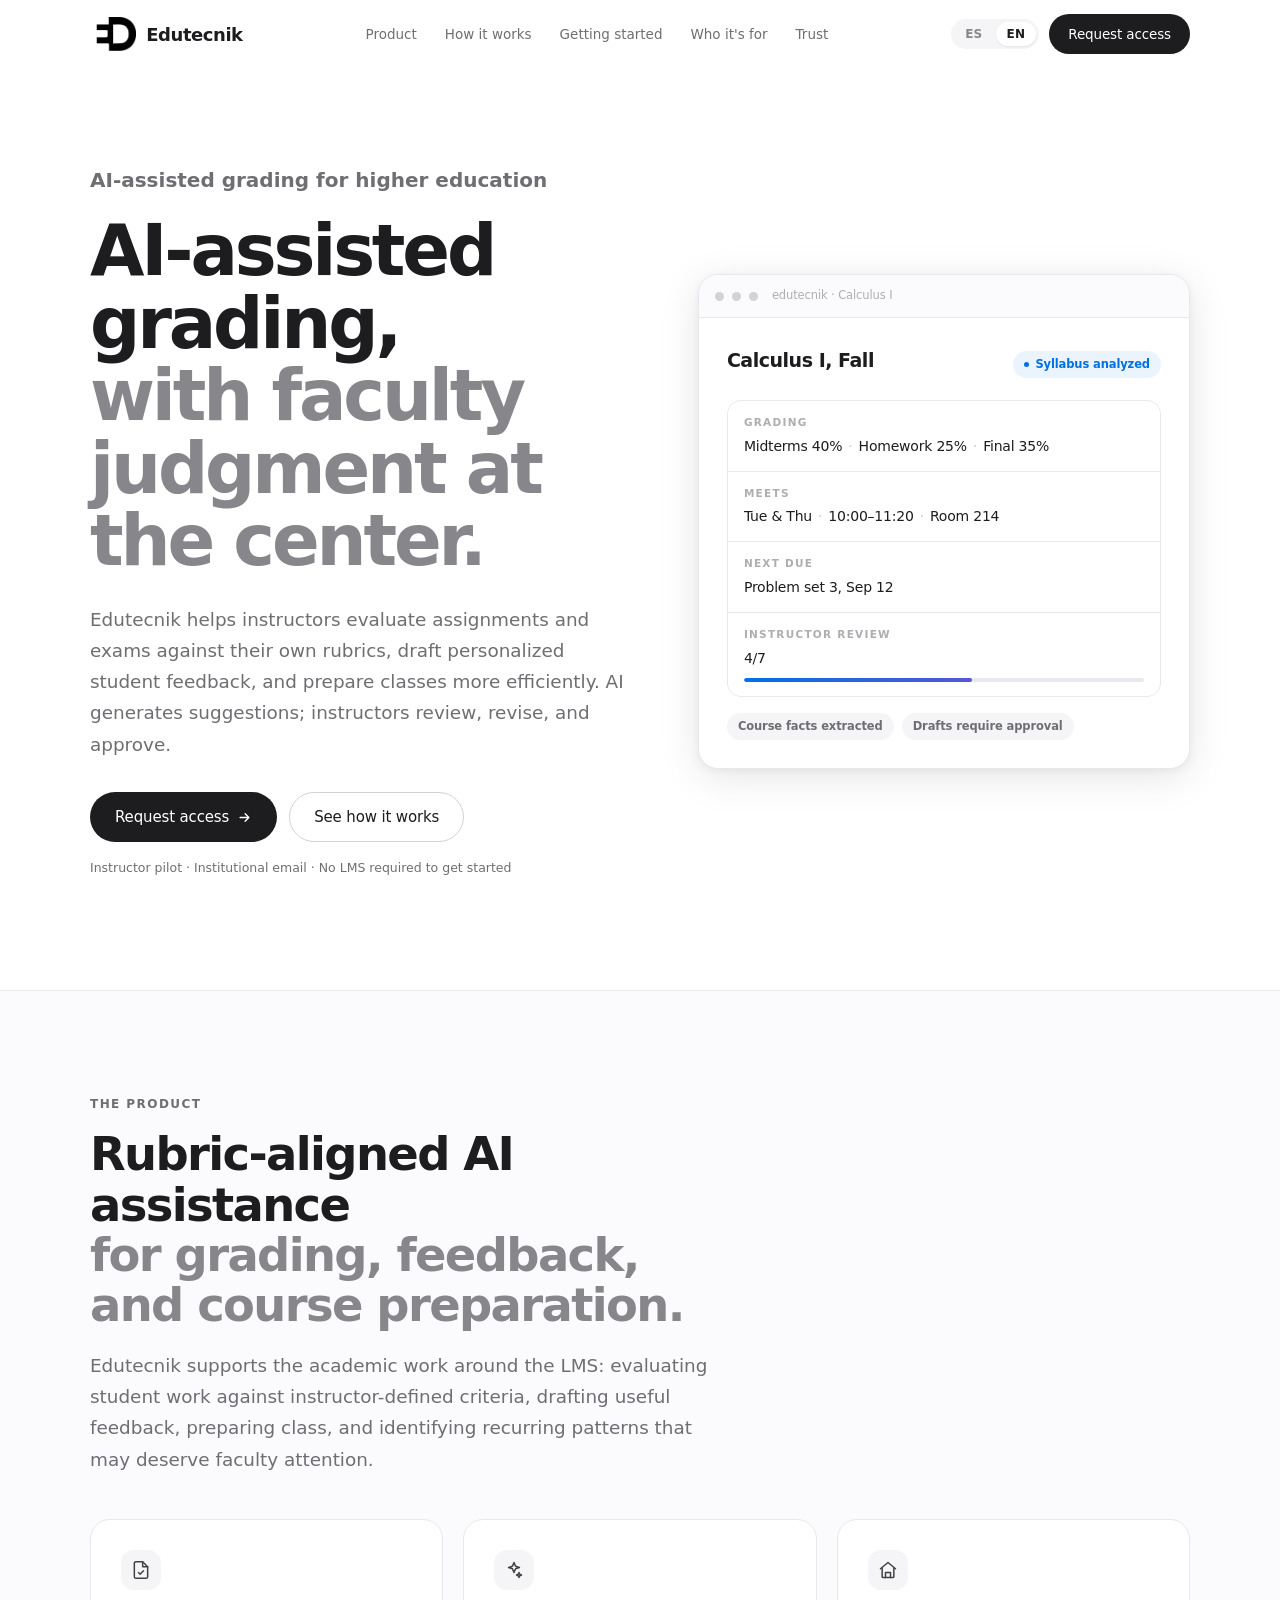
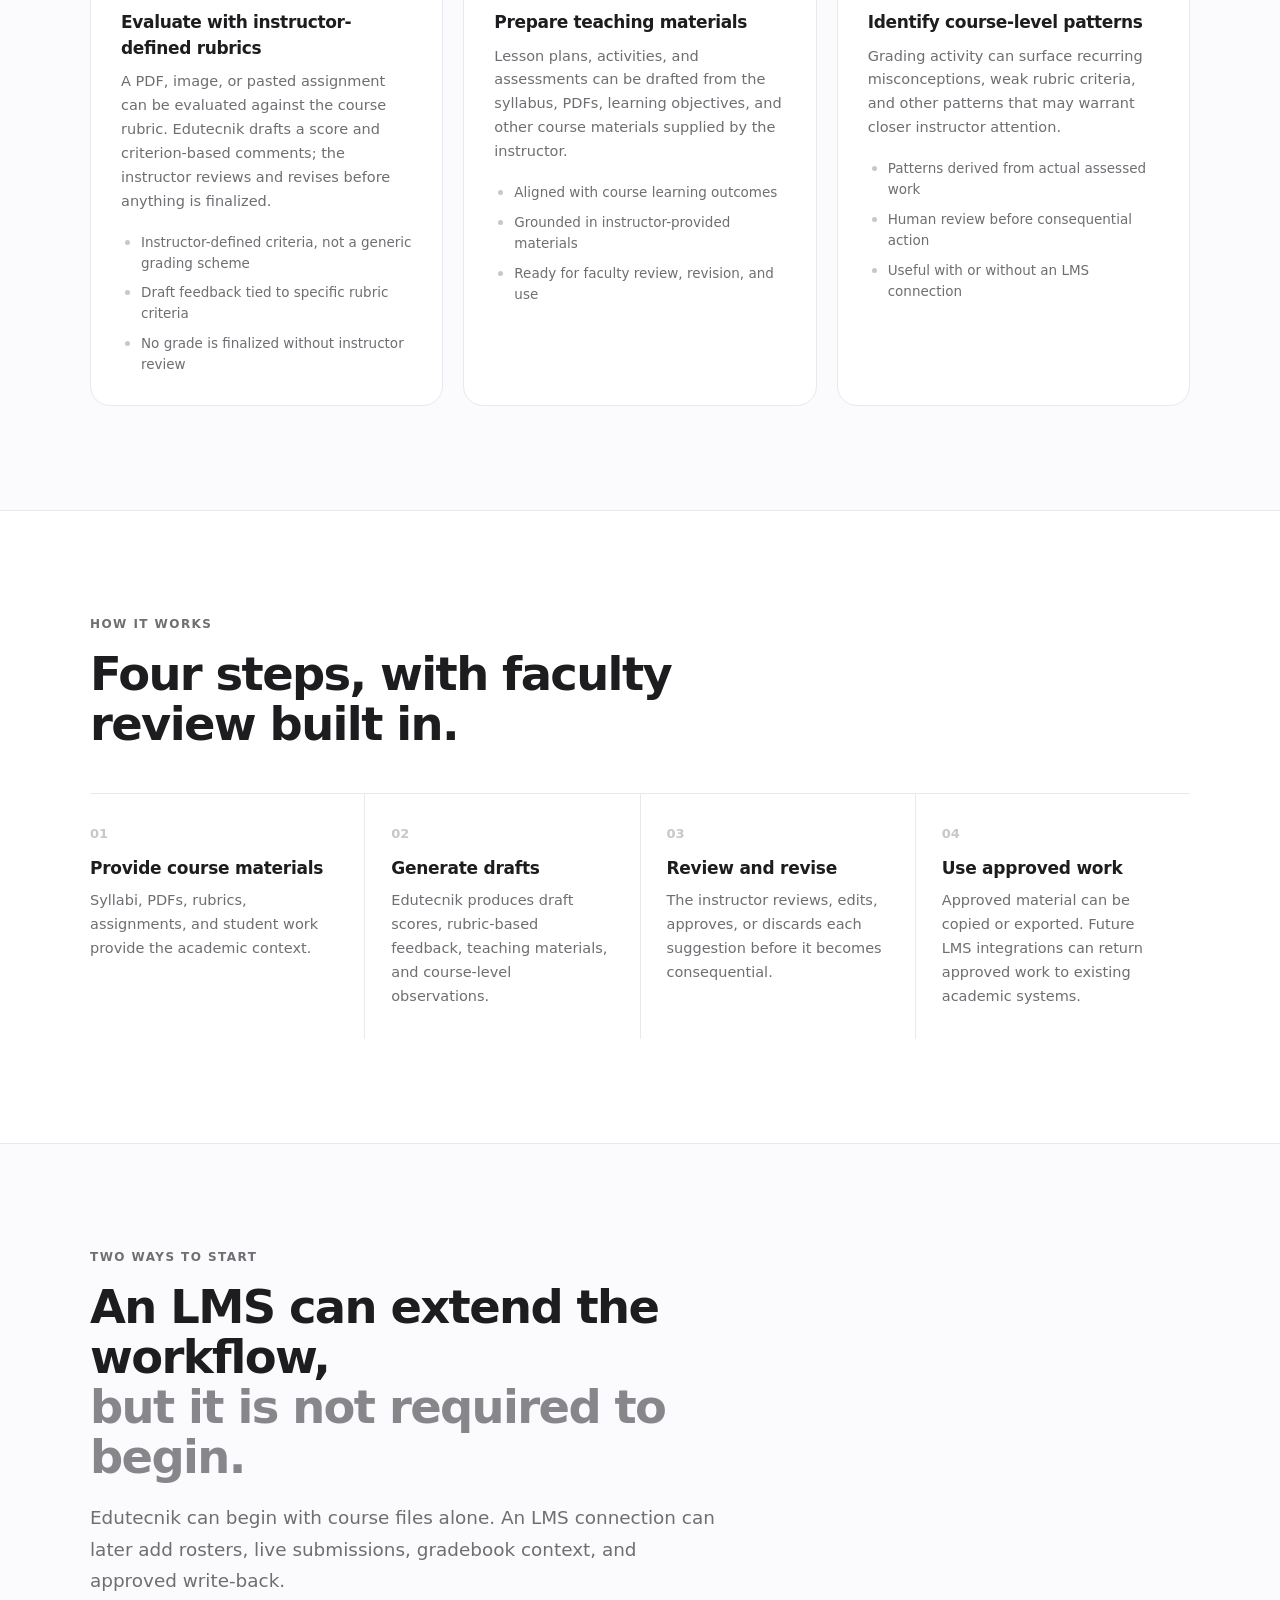
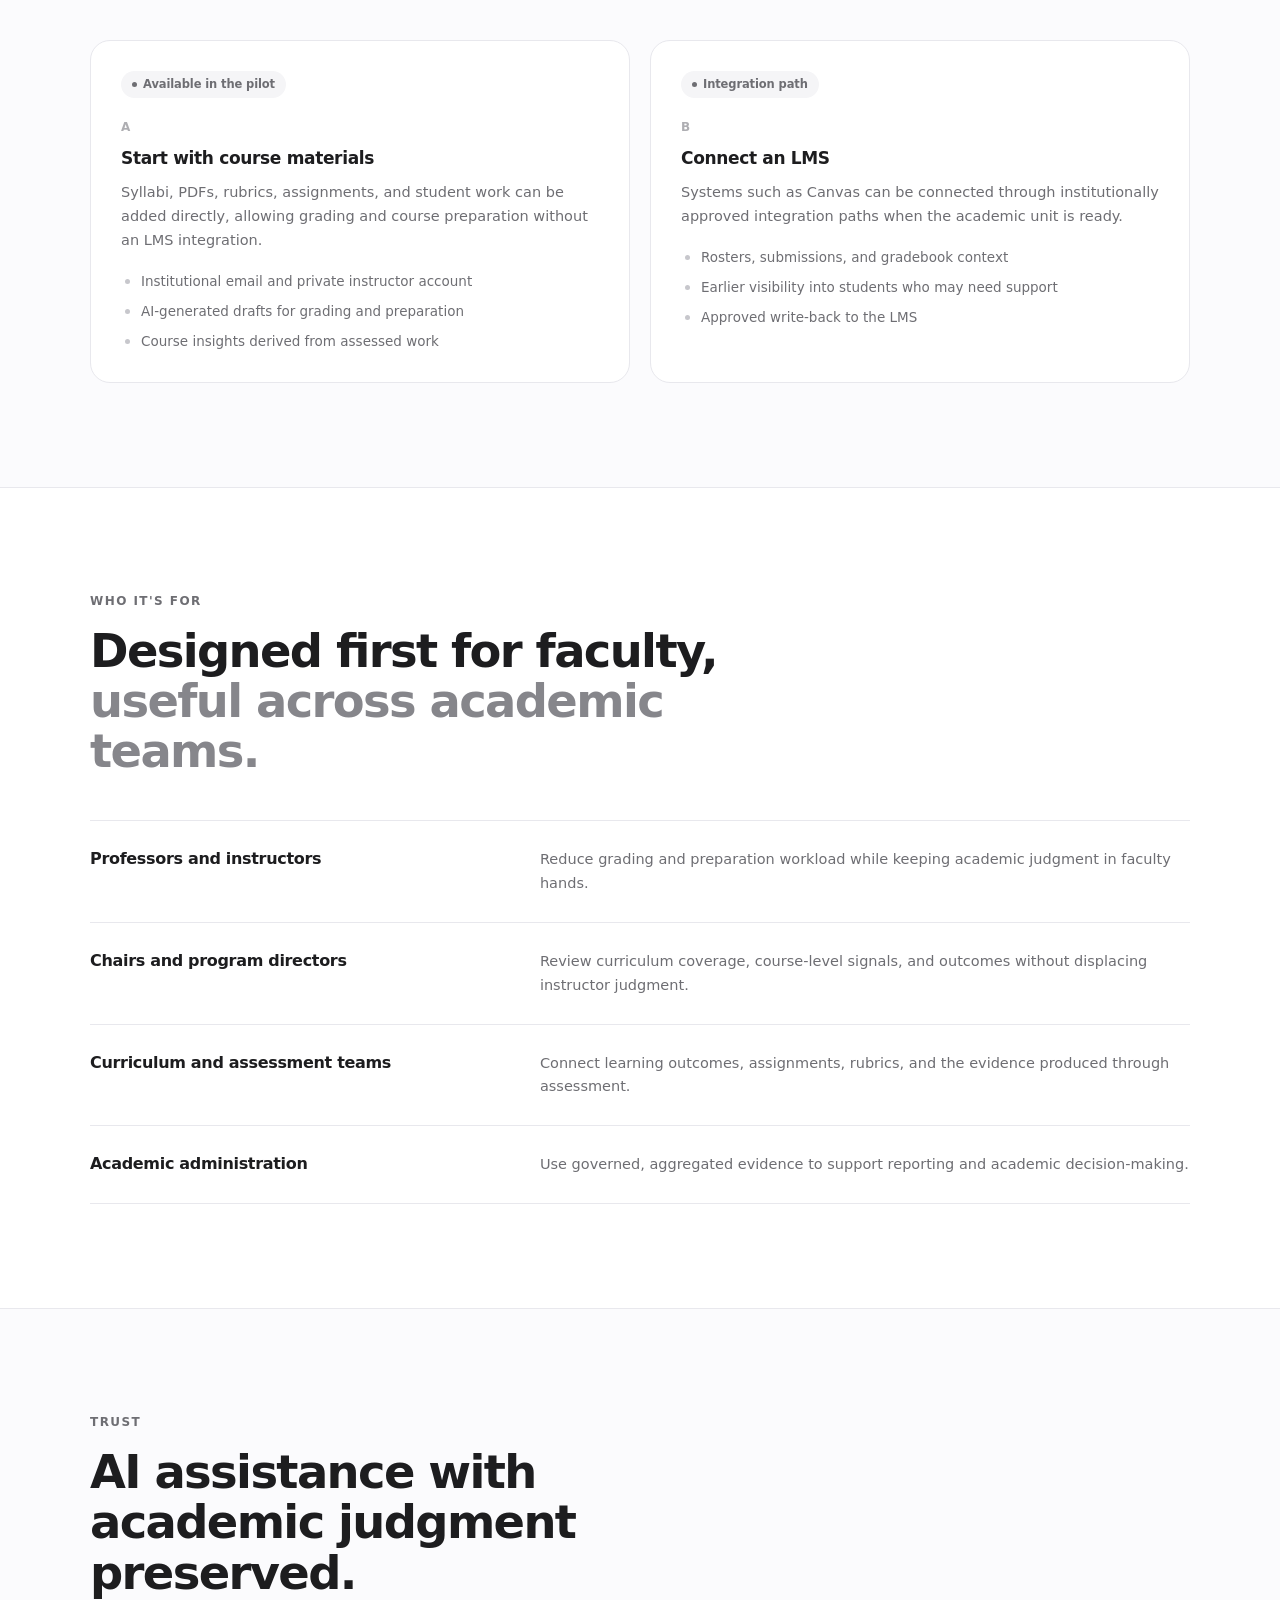
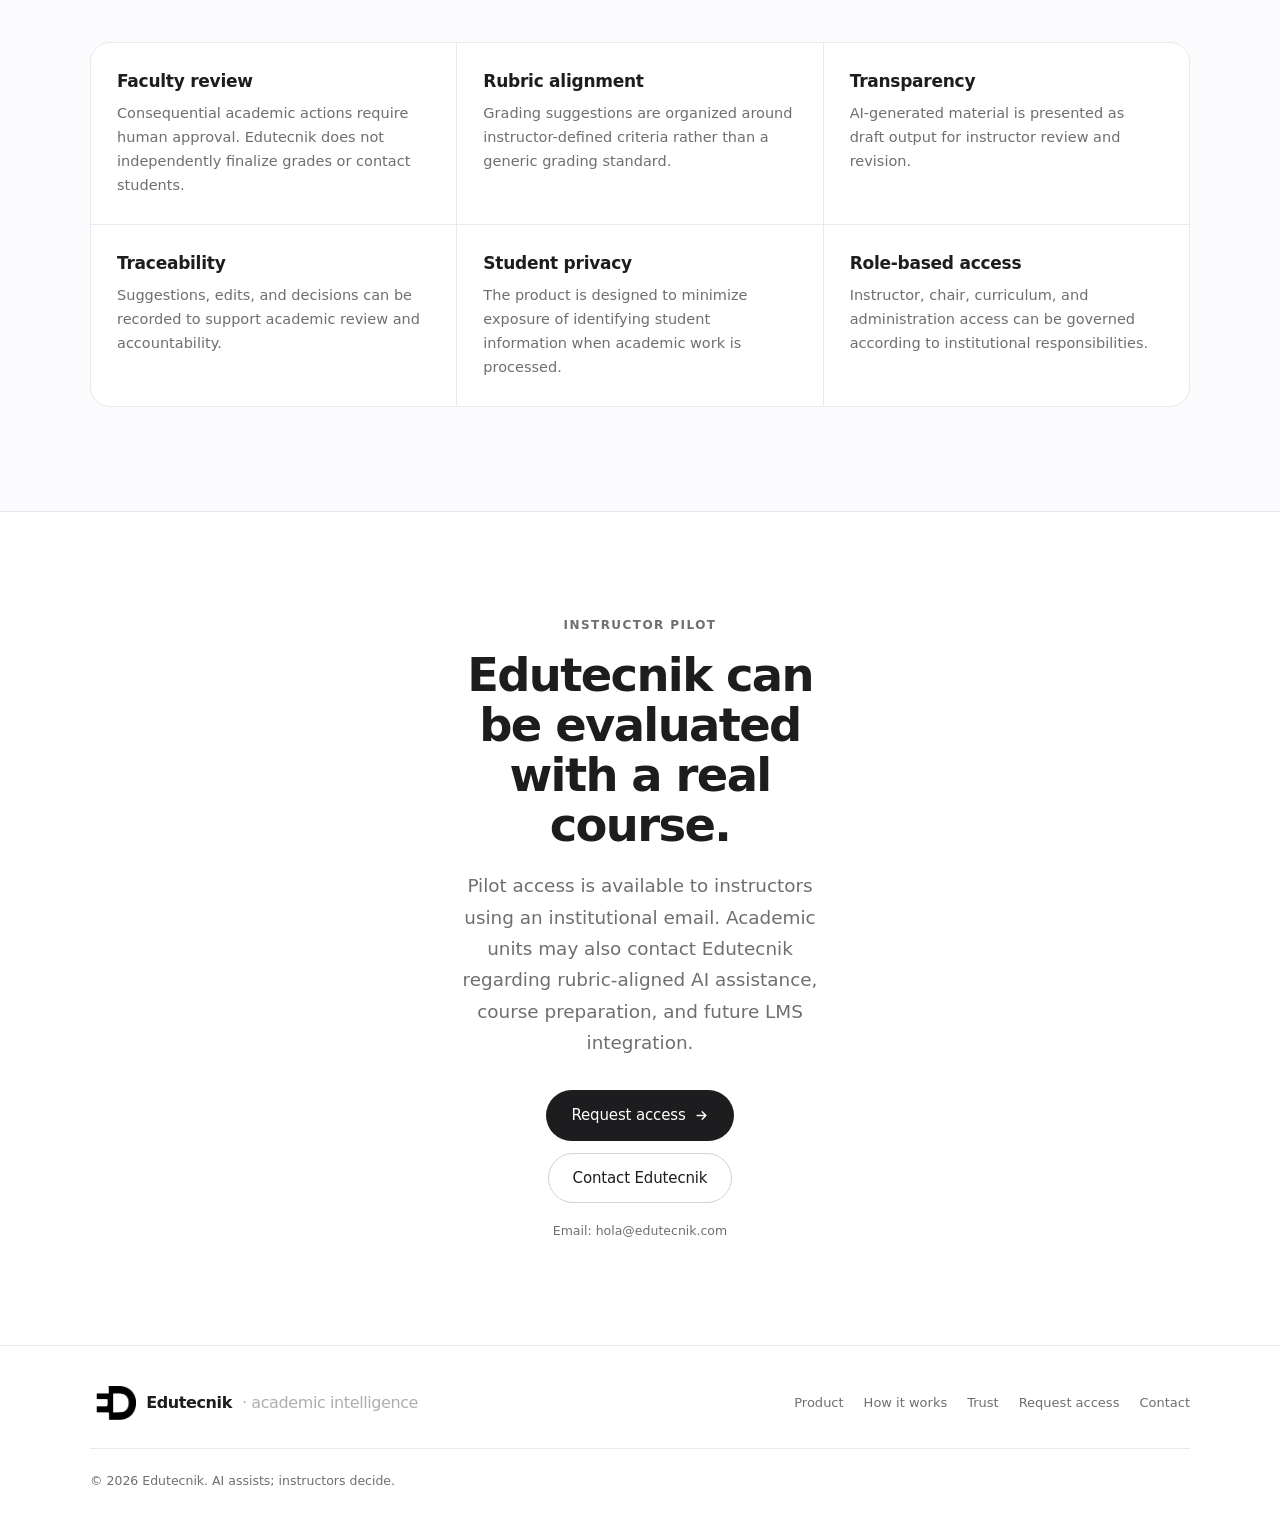
==== commit 80bbf199: "Refine English copy for academic audience" ====
--- a/index.html
+++ b/index.html
@@ -3,10 +3,10 @@
   <head>
     <meta charset="utf-8" />
     <meta name="viewport" content="width=device-width, initial-scale=1, viewport-fit=cover" />
-    <title>Edutecnik | AI Grading Tool for Professors</title>
+    <title>Edutecnik | AI-Assisted Grading for Professors</title>
     <meta
       name="description"
-      content="AI grading tool for professors and instructors. Grade assignments and exams with your own rubrics, draft personalized feedback, and prepare classes faster. You review and approve every suggestion."
+      content="AI-assisted grading tool for professors and instructors. Evaluate assignments and exams against instructor-defined rubrics, draft personalized feedback, and prepare classes with faculty review at every step."
     />
     <meta name="theme-color" content="#ffffff" />
     <meta name="color-scheme" content="light" />
@@ -21,10 +21,10 @@
     <meta property="og:site_name" content="Edutecnik" />
     <meta property="og:locale" content="en_US" />
     <meta property="og:url" content="https://www.edutecnik.com/" />
-    <meta property="og:title" content="Edutecnik | AI Grading Tool for Professors" />
+    <meta property="og:title" content="Edutecnik | AI-Assisted Grading for Professors" />
     <meta
       property="og:description"
-      content="Grade assignments and exams with your own rubrics, draft personalized student feedback, and prepare classes faster. AI suggests; the professor decides."
+      content="Rubric-aligned AI assistance for grading, feedback, and course preparation. AI assists; instructors review, revise, and decide."
     />
     <meta property="og:image" content="https://www.edutecnik.com/og-image.png" />
     <meta name="twitter:card" content="summary_large_image" />
@@ -67,13 +67,14 @@
       <section class="hero" id="top">
         <div class="wrap hero__grid">
           <div>
-            <p class="eyebrow eyebrow--brand">AI grading for professors</p>
+            <p class="eyebrow eyebrow--brand">AI-assisted grading for higher education</p>
             <h1 class="display hero__title">
-              AI grading that keeps<br /><span class="muted">the professor in control.</span>
+              AI-assisted grading,<br /><span class="muted">with faculty judgment at the center.</span>
             </h1>
             <p class="lead hero__lead">
-              Grade assignments and exams with your own rubrics, draft personalized student feedback,
-              and prepare classes faster. Edutecnik suggests; you review, edit, and approve.
+              Edutecnik helps instructors evaluate assignments and exams against their own rubrics,
+              draft personalized student feedback, and prepare classes more efficiently. AI generates
+              suggestions; instructors review, revise, and approve.
             </p>
 
             <div class="cta-row hero__ctas">
@@ -87,7 +88,7 @@
             </div>
 
             <p class="fine hero__fine">
-              Instructor pilot · Work email · No LMS required to get started
+              Instructor pilot · Institutional email · No LMS required to get started
             </p>
           </div>
 
@@ -101,7 +102,7 @@
             <div class="glimpse__body">
               <div class="glimpse__head">
                 <p class="glimpse__course">Calculus I, Fall</p>
-                <span class="pill pill--accent"><span class="pill__dot"></span>Edutecnik read your syllabus</span>
+                <span class="pill pill--accent"><span class="pill__dot"></span>Syllabus analyzed</span>
               </div>
               <div class="glimpse__rows">
                 <div class="grow">
@@ -117,14 +118,14 @@
                   <p class="grow__value">Problem set 3, Sep 12</p>
                 </div>
                 <div class="grow">
-                  <p class="grow__label">Your voice</p>
+                  <p class="grow__label">Instructor review</p>
                   <p class="grow__value">4/7</p>
                   <div class="meter"><span class="meter__fill"></span></div>
                 </div>
               </div>
               <div class="glimpse__foot">
-                <span class="pill">You filled in nothing</span>
-                <span class="pill">Drafts only, you approve</span>
+                <span class="pill">Course facts extracted</span>
+                <span class="pill">Drafts require approval</span>
               </div>
             </div>
           </div>
@@ -135,10 +136,11 @@
         <div class="wrap">
           <div class="section__head reveal">
             <p class="eyebrow">The product</p>
-            <h2 class="h2">An AI grading assistant<br /><span class="muted">built around your course and your judgment.</span></h2>
+            <h2 class="h2">Rubric-aligned AI assistance<br /><span class="muted">for grading, feedback, and course preparation.</span></h2>
             <p class="lead">
-              Your LMS stores courses and clicks. Edutecnik helps with the academic work around them:
-              grading with your rubric, writing useful feedback, preparing class, and spotting recurring gaps.
+              Edutecnik supports the academic work around the LMS: evaluating student work against
+              instructor-defined criteria, drafting useful feedback, preparing class, and identifying
+              recurring patterns that may deserve faculty attention.
             </p>
           </div>
 
@@ -147,14 +149,15 @@
               <span class="card__icon">
                 <svg width="20" height="20" viewBox="0 0 24 24" fill="none" stroke="currentColor" stroke-width="1.8" stroke-linecap="round" stroke-linejoin="round" aria-hidden="true"><path d="M14 2H6a2 2 0 0 0-2 2v16a2 2 0 0 0 2 2h12a2 2 0 0 0 2-2V8z"/><path d="M14 2v6h6"/><path d="M9 15l2 2 4-4"/></svg>
               </span>
-              <h3 class="h3">Grade with your rubric</h3>
+              <h3 class="h3">Evaluate with instructor-defined rubrics</h3>
               <p class="body">
-                Upload a PDF, image, or pasted assignment. Edutecnik proposes a score and comments against your own rubric; you edit every one before it counts.
+                A PDF, image, or pasted assignment can be evaluated against the course rubric. Edutecnik
+                drafts a score and criterion-based comments; the instructor reviews and revises before anything is finalized.
               </p>
               <ul class="card__list">
-                <li>Your rubric, not a generic grading scheme</li>
-                <li>Draft feedback tied to specific criteria</li>
-                <li>No grade changes without your approval</li>
+                <li>Instructor-defined criteria, not a generic grading scheme</li>
+                <li>Draft feedback tied to specific rubric criteria</li>
+                <li>No grade is finalized without instructor review</li>
               </ul>
             </article>
 
@@ -162,14 +165,15 @@
               <span class="card__icon">
                 <svg width="20" height="20" viewBox="0 0 24 24" fill="none" stroke="currentColor" stroke-width="1.8" stroke-linecap="round" stroke-linejoin="round" aria-hidden="true"><path d="M12 3l1.9 4.6L18.5 9l-4.6 1.4L12 15l-1.9-4.6L5.5 9l4.6-1.4z"/><path d="M18 15l.9 2.1L21 18l-2.1.9L18 21l-.9-2.1L15 18l2.1-.9z"/></svg>
               </span>
-              <h3 class="h3">Prepare class faster</h3>
+              <h3 class="h3">Prepare teaching materials</h3>
               <p class="body">
-                Draft lesson plans, activities, and assessments from your own syllabus, PDFs, learning objectives, and course materials.
+                Lesson plans, activities, and assessments can be drafted from the syllabus, PDFs,
+                learning objectives, and other course materials supplied by the instructor.
               </p>
               <ul class="card__list">
-                <li>Aligned to your course outcomes</li>
-                <li>Grounded in material you uploaded</li>
-                <li>Copy or export wherever you teach</li>
+                <li>Aligned with course learning outcomes</li>
+                <li>Grounded in instructor-provided materials</li>
+                <li>Ready for faculty review, revision, and use</li>
               </ul>
             </article>
 
@@ -177,14 +181,15 @@
               <span class="card__icon">
                 <svg width="20" height="20" viewBox="0 0 24 24" fill="none" stroke="currentColor" stroke-width="1.8" stroke-linecap="round" stroke-linejoin="round" aria-hidden="true"><path d="M3 10.5L12 3l9 7.5"/><path d="M5 9.5V20a1 1 0 0 0 1 1h12a1 1 0 0 0 1-1V9.5"/><path d="M9 21v-6h6v6"/></svg>
               </span>
-              <h3 class="h3">See patterns across the course</h3>
+              <h3 class="h3">Identify course-level patterns</h3>
               <p class="body">
-                Turn the work you already grade into a clearer view of recurring misconceptions, weak rubric criteria, and what may need attention next.
+                Grading activity can surface recurring misconceptions, weak rubric criteria, and other
+                patterns that may warrant closer instructor attention.
               </p>
               <ul class="card__list">
-                <li>Course-level patterns from real grading</li>
+                <li>Patterns derived from actual assessed work</li>
                 <li>Human review before consequential action</li>
-                <li>Useful with or without an LMS</li>
+                <li>Useful with or without an LMS connection</li>
               </ul>
             </article>
           </div>
@@ -195,28 +200,28 @@
         <div class="wrap">
           <div class="section__head reveal">
             <p class="eyebrow">How it works</p>
-            <h2 class="h2">Four steps, with a human decision at the end of each.</h2>
+            <h2 class="h2">Four steps, with faculty review built in.</h2>
           </div>
           <ol class="steps">
             <li class="step reveal">
               <p class="step__n">01</p>
-              <h3 class="h3">Import</h3>
-              <p class="body">Bring your syllabus, PDFs, rubrics, assignments, and student work.</p>
+              <h3 class="h3">Provide course materials</h3>
+              <p class="body">Syllabi, PDFs, rubrics, assignments, and student work provide the academic context.</p>
             </li>
             <li class="step reveal">
               <p class="step__n">02</p>
-              <h3 class="h3">Analyze and draft</h3>
-              <p class="body">Edutecnik drafts grades, rubric-based feedback, lesson plans, assessments, and course patterns.</p>
+              <h3 class="h3">Generate drafts</h3>
+              <p class="body">Edutecnik produces draft scores, rubric-based feedback, teaching materials, and course-level observations.</p>
             </li>
             <li class="step reveal">
               <p class="step__n">03</p>
-              <h3 class="h3">Review and approve</h3>
-              <p class="body">You edit, approve, or discard. No consequential decision is made without you.</p>
+              <h3 class="h3">Review and revise</h3>
+              <p class="body">The instructor reviews, edits, approves, or discards each suggestion before it becomes consequential.</p>
             </li>
             <li class="step reveal">
               <p class="step__n">04</p>
-              <h3 class="h3">Deliver</h3>
-              <p class="body">Copy or export what you approved. LMS integrations can later write approved work back to the systems you already use.</p>
+              <h3 class="h3">Use approved work</h3>
+              <p class="body">Approved material can be copied or exported. Future LMS integrations can return approved work to existing academic systems.</p>
             </li>
           </ol>
         </div>
@@ -226,32 +231,32 @@
         <div class="wrap">
           <div class="section__head reveal">
             <p class="eyebrow">Two ways to start</p>
-            <h2 class="h2">Your LMS can be an upgrade,<br /><span class="muted">not a gate.</span></h2>
-            <p class="lead">A professor can get value from Edutecnik using course files first. An LMS connection can add rosters, live submissions, and approved write-back later.</p>
+            <h2 class="h2">An LMS can extend the workflow,<br /><span class="muted">but it is not required to begin.</span></h2>
+            <p class="lead">Edutecnik can begin with course files alone. An LMS connection can later add rosters, live submissions, gradebook context, and approved write-back.</p>
           </div>
 
           <div class="grid grid--2">
             <article class="card card--door reveal">
               <span class="pill card__badge"><span class="pill__dot"></span>Available in the pilot</span>
               <p class="card__doorlabel">A</p>
-              <h3 class="h3">Bring your course</h3>
-              <p class="body">Upload or paste your syllabus, PDFs, rubrics, assignments, and student work. Start grading and preparing without an LMS integration.</p>
-              <ul class="card__list">
-                <li>Work email and private instructor account</li>
-                <li>AI drafts for grading and preparation</li>
-                <li>Course insights built from what you actually assess</li>
+              <h3 class="h3">Start with course materials</h3>
+              <p class="body">Syllabi, PDFs, rubrics, assignments, and student work can be added directly, allowing grading and course preparation without an LMS integration.</p>
+              <ul class="card__list">
+                <li>Institutional email and private instructor account</li>
+                <li>AI-generated drafts for grading and preparation</li>
+                <li>Course insights derived from assessed work</li>
               </ul>
             </article>
 
             <article class="card card--door reveal">
               <span class="pill card__badge"><span class="pill__dot"></span>Integration path</span>
               <p class="card__doorlabel">B</p>
-              <h3 class="h3">Connect your LMS</h3>
-              <p class="body">Connect systems such as Canvas through approved campus integration paths when your institution is ready.</p>
+              <h3 class="h3">Connect an LMS</h3>
+              <p class="body">Systems such as Canvas can be connected through institutionally approved integration paths when the academic unit is ready.</p>
               <ul class="card__list">
                 <li>Rosters, submissions, and gradebook context</li>
-                <li>Earlier visibility into students who may need help</li>
-                <li>Write approved work back into the LMS</li>
+                <li>Earlier visibility into students who may need support</li>
+                <li>Approved write-back to the LMS</li>
               </ul>
             </article>
           </div>
@@ -262,7 +267,7 @@
         <div class="wrap">
           <div class="section__head reveal">
             <p class="eyebrow">Who it's for</p>
-            <h2 class="h2">Built first for professors,<br /><span class="muted">useful across academic teams.</span></h2>
+            <h2 class="h2">Designed first for faculty,<br /><span class="muted">useful across academic teams.</span></h2>
           </div>
           <ul class="roles">
             <li class="role reveal">
@@ -271,15 +276,15 @@
             </li>
             <li class="role reveal">
               <p class="role__name">Chairs and program directors</p>
-              <p class="body">See curriculum coverage, course quality signals, and outcomes without taking judgment away from instructors.</p>
+              <p class="body">Review curriculum coverage, course-level signals, and outcomes without displacing instructor judgment.</p>
             </li>
             <li class="role reveal">
-              <p class="role__name">Curriculum and assessment</p>
-              <p class="body">Connect learning outcomes, assignments, rubrics, and how students are actually assessed.</p>
+              <p class="role__name">Curriculum and assessment teams</p>
+              <p class="body">Connect learning outcomes, assignments, rubrics, and the evidence produced through assessment.</p>
             </li>
             <li class="role reveal">
               <p class="role__name">Academic administration</p>
-              <p class="body">Use governed, aggregated evidence for reports and academic decision support.</p>
+              <p class="body">Use governed, aggregated evidence to support reporting and academic decision-making.</p>
             </li>
           </ul>
         </div>
@@ -289,32 +294,32 @@
         <div class="wrap">
           <div class="section__head reveal">
             <p class="eyebrow">Trust</p>
-            <h2 class="h2">AI assistance without giving away academic judgment.</h2>
+            <h2 class="h2">AI assistance with academic judgment preserved.</h2>
           </div>
           <div class="trust reveal">
             <div class="trust__item">
-              <h3 class="h3">Human approval</h3>
-              <p class="body">No consequential action happens without a person approving it. Edutecnik does not independently change a grade or contact a student.</p>
+              <h3 class="h3">Faculty review</h3>
+              <p class="body">Consequential academic actions require human approval. Edutecnik does not independently finalize grades or contact students.</p>
             </div>
             <div class="trust__item">
               <h3 class="h3">Rubric alignment</h3>
-              <p class="body">Grading suggestions are built around the instructor's criteria rather than a generic grading standard.</p>
+              <p class="body">Grading suggestions are organized around instructor-defined criteria rather than a generic grading standard.</p>
             </div>
             <div class="trust__item">
               <h3 class="h3">Transparency</h3>
-              <p class="body">Drafts are labeled as drafts, and instructors can review the basis for suggestions.</p>
+              <p class="body">AI-generated material is presented as draft output for instructor review and revision.</p>
             </div>
             <div class="trust__item">
               <h3 class="h3">Traceability</h3>
-              <p class="body">Suggestions, edits, and decisions can be tracked so academic review has real evidence.</p>
+              <p class="body">Suggestions, edits, and decisions can be recorded to support academic review and accountability.</p>
             </div>
             <div class="trust__item">
               <h3 class="h3">Student privacy</h3>
-              <p class="body">The product is designed to minimize exposure of identifying student information when work is processed.</p>
+              <p class="body">The product is designed to minimize exposure of identifying student information when academic work is processed.</p>
             </div>
             <div class="trust__item">
               <h3 class="h3">Role-based access</h3>
-              <p class="body">Instructor, chair, curriculum, and administration roles can be governed according to institutional responsibilities.</p>
+              <p class="body">Instructor, chair, curriculum, and administration access can be governed according to institutional responsibilities.</p>
             </div>
           </div>
         </div>
@@ -323,16 +328,16 @@
       <section class="section" id="contact">
         <div class="wrap closer reveal">
           <p class="eyebrow">Instructor pilot</p>
-          <h2 class="h2" style="margin-top: 16px">Interested in using Edutecnik with a real course?</h2>
-          <p class="lead">Request access with your institutional email. We can also talk with academic units interested in rubric-based AI grading, course preparation, or future LMS integration.</p>
+          <h2 class="h2" style="margin-top: 16px">Edutecnik can be evaluated with a real course.</h2>
+          <p class="lead">Pilot access is available to instructors using an institutional email. Academic units may also contact Edutecnik regarding rubric-aligned AI assistance, course preparation, and future LMS integration.</p>
           <div class="cta-row">
             <a class="btn btn--primary" href="mailto:hola@edutecnik.com?subject=Edutecnik%20%E2%80%94%20access%20request">
               Request access
               <svg class="arrow" width="15" height="15" viewBox="0 0 24 24" fill="none" stroke="currentColor" stroke-width="2.2" stroke-linecap="round" stroke-linejoin="round" aria-hidden="true"><path d="M5 12h14M13 6l6 6-6 6"/></svg>
             </a>
-            <a class="btn btn--secondary" href="mailto:hola@edutecnik.com?subject=Edutecnik%20%E2%80%94%20pilot">Talk to us</a>
-          </div>
-          <p class="fine">Or write to hola@edutecnik.com</p>
+            <a class="btn btn--secondary" href="mailto:hola@edutecnik.com?subject=Edutecnik%20%E2%80%94%20pilot">Contact Edutecnik</a>
+          </div>
+          <p class="fine">Email: hola@edutecnik.com</p>
         </div>
       </section>
     </main>
@@ -354,7 +359,7 @@
           </nav>
         </div>
         <div class="footer__legal">
-          <p class="fine">© 2026 Edutecnik. AI suggests; the professor decides.</p>
+          <p class="fine">© 2026 Edutecnik. AI assists; instructors decide.</p>
         </div>
       </div>
     </footer>
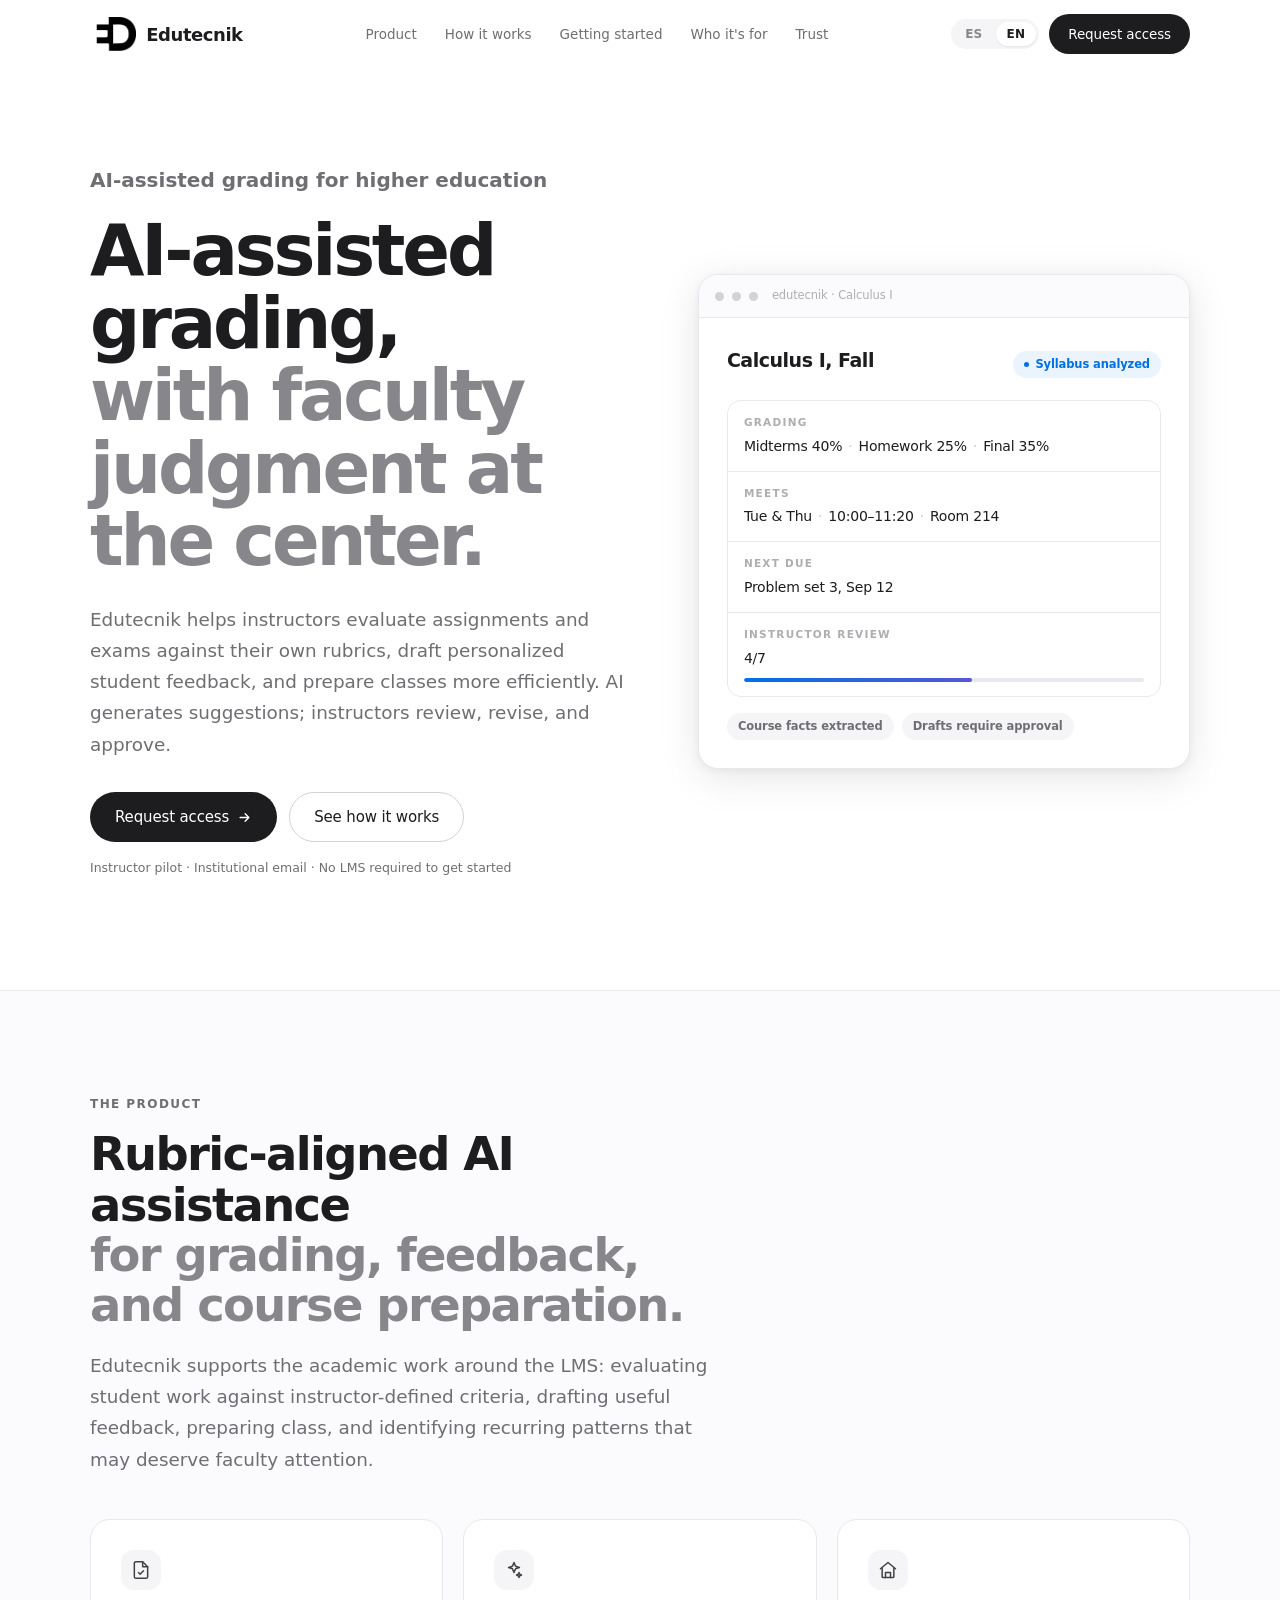
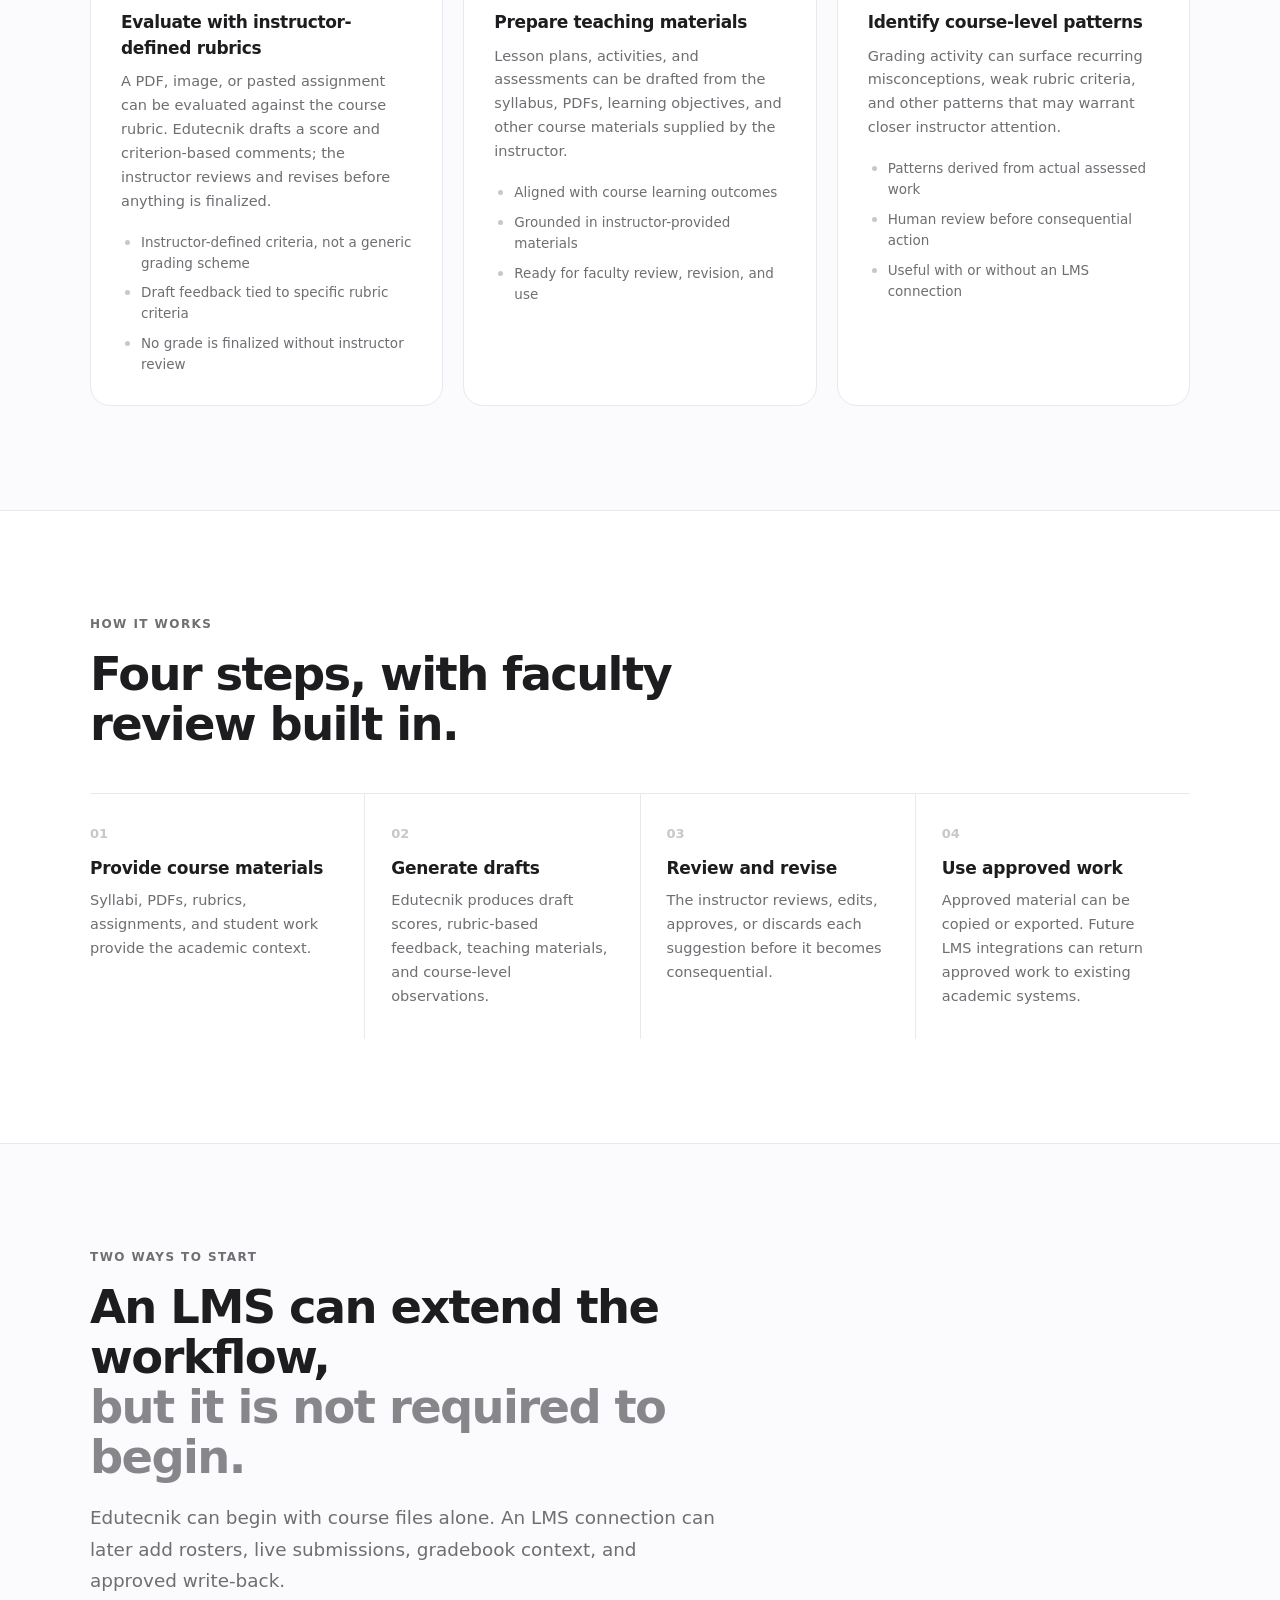
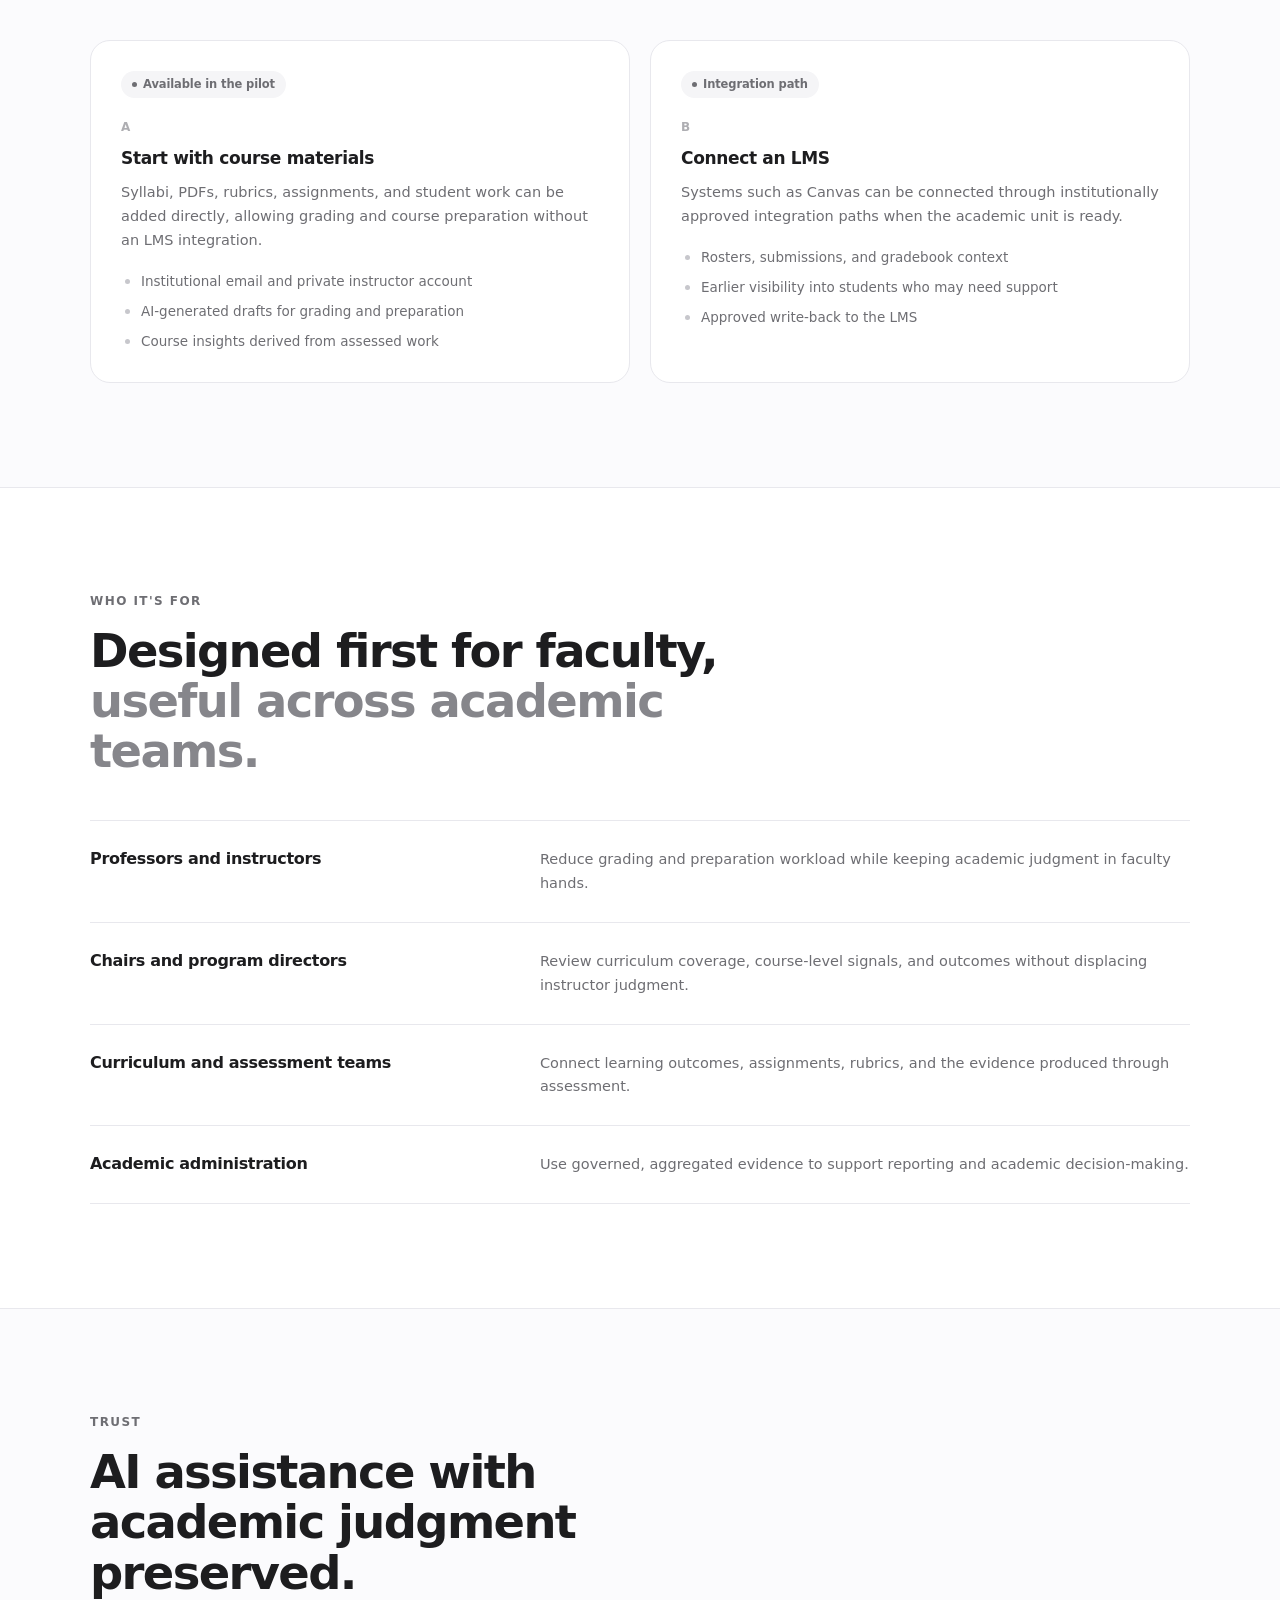
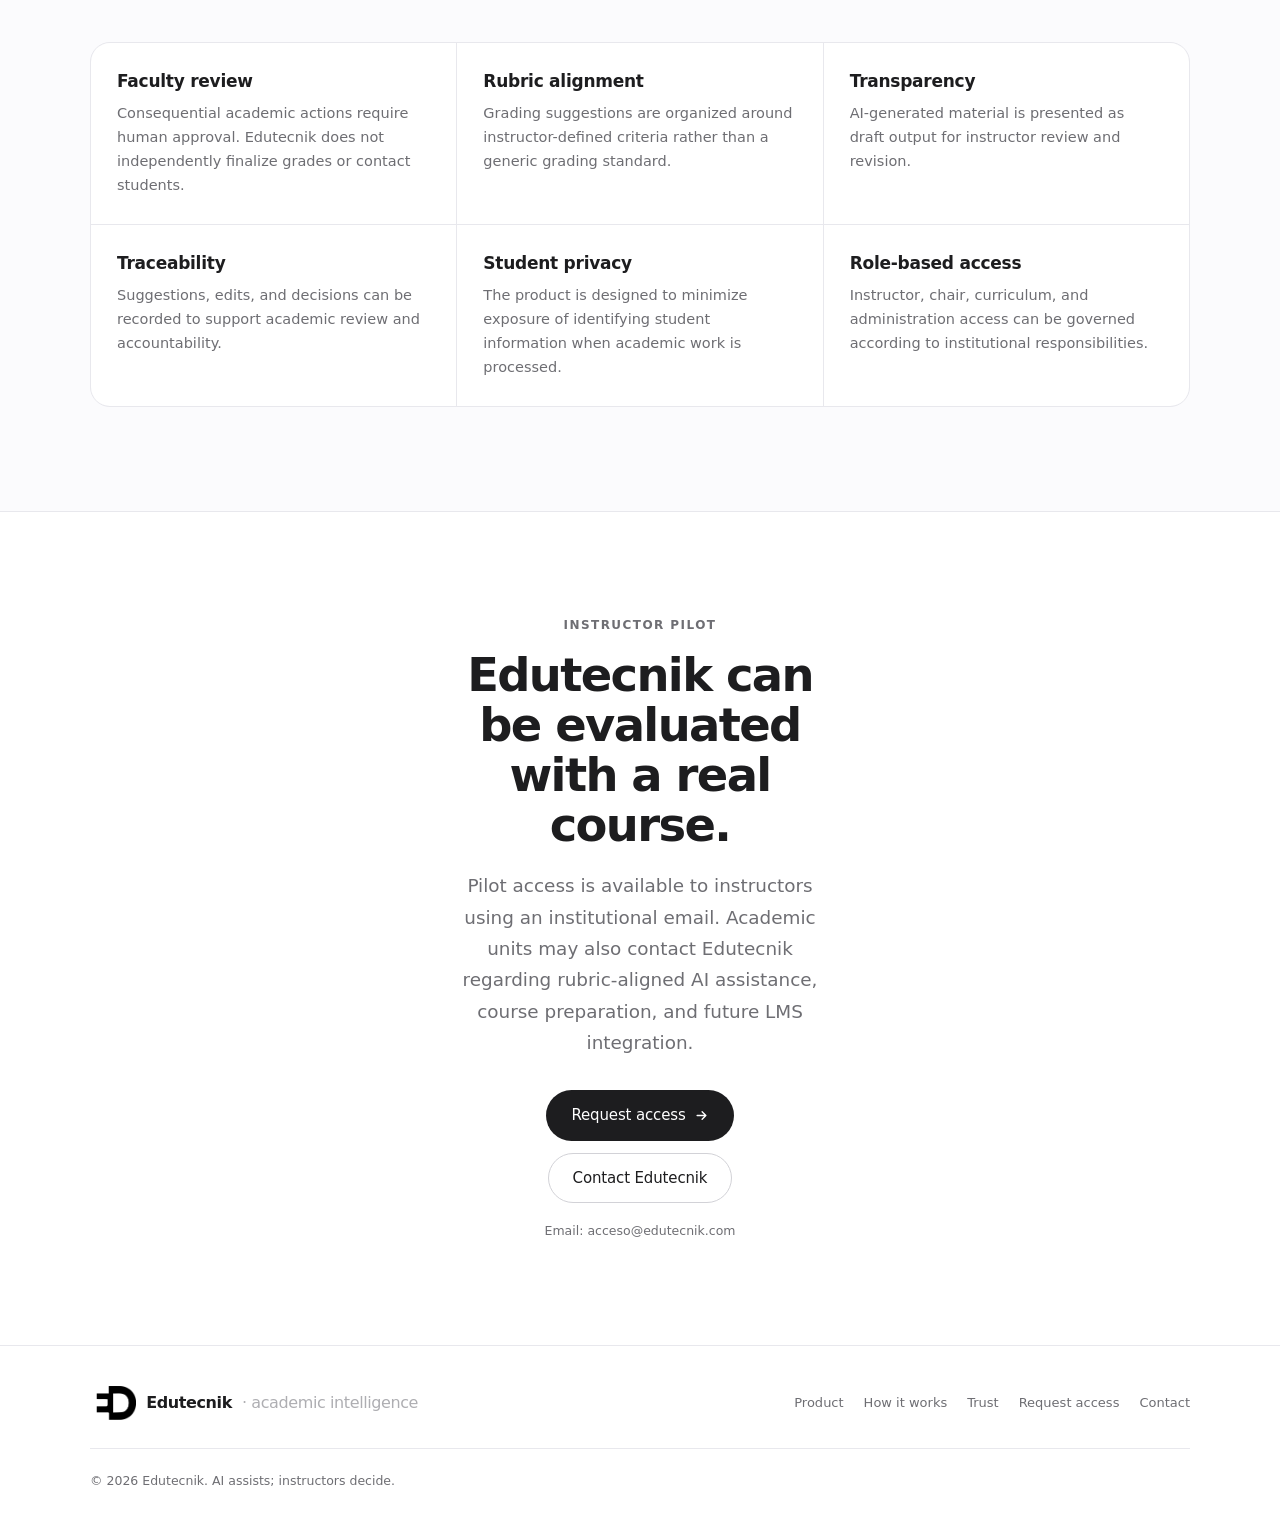
==== commit b21d21af: "Fix access email in site HTML" ====
--- a/index.html
+++ b/index.html
@@ -331,13 +331,13 @@
           <h2 class="h2" style="margin-top: 16px">Edutecnik can be evaluated with a real course.</h2>
           <p class="lead">Pilot access is available to instructors using an institutional email. Academic units may also contact Edutecnik regarding rubric-aligned AI assistance, course preparation, and future LMS integration.</p>
           <div class="cta-row">
-            <a class="btn btn--primary" href="mailto:hola@edutecnik.com?subject=Edutecnik%20%E2%80%94%20access%20request">
+            <a class="btn btn--primary" href="mailto:acceso@edutecnik.com?subject=Edutecnik%20%E2%80%94%20access%20request">
               Request access
               <svg class="arrow" width="15" height="15" viewBox="0 0 24 24" fill="none" stroke="currentColor" stroke-width="2.2" stroke-linecap="round" stroke-linejoin="round" aria-hidden="true"><path d="M5 12h14M13 6l6 6-6 6"/></svg>
             </a>
-            <a class="btn btn--secondary" href="mailto:hola@edutecnik.com?subject=Edutecnik%20%E2%80%94%20pilot">Contact Edutecnik</a>
-          </div>
-          <p class="fine">Email: hola@edutecnik.com</p>
+            <a class="btn btn--secondary" href="mailto:acceso@edutecnik.com?subject=Edutecnik%20%E2%80%94%20pilot">Contact Edutecnik</a>
+          </div>
+          <p class="fine">Email: acceso@edutecnik.com</p>
         </div>
       </section>
     </main>
@@ -355,7 +355,7 @@
             <a href="#how-it-works">How it works</a>
             <a href="#trust">Trust</a>
             <a href="#contact">Request access</a>
-            <a href="mailto:hola@edutecnik.com">Contact</a>
+            <a href="mailto:acceso@edutecnik.com">Contact</a>
           </nav>
         </div>
         <div class="footer__legal">
